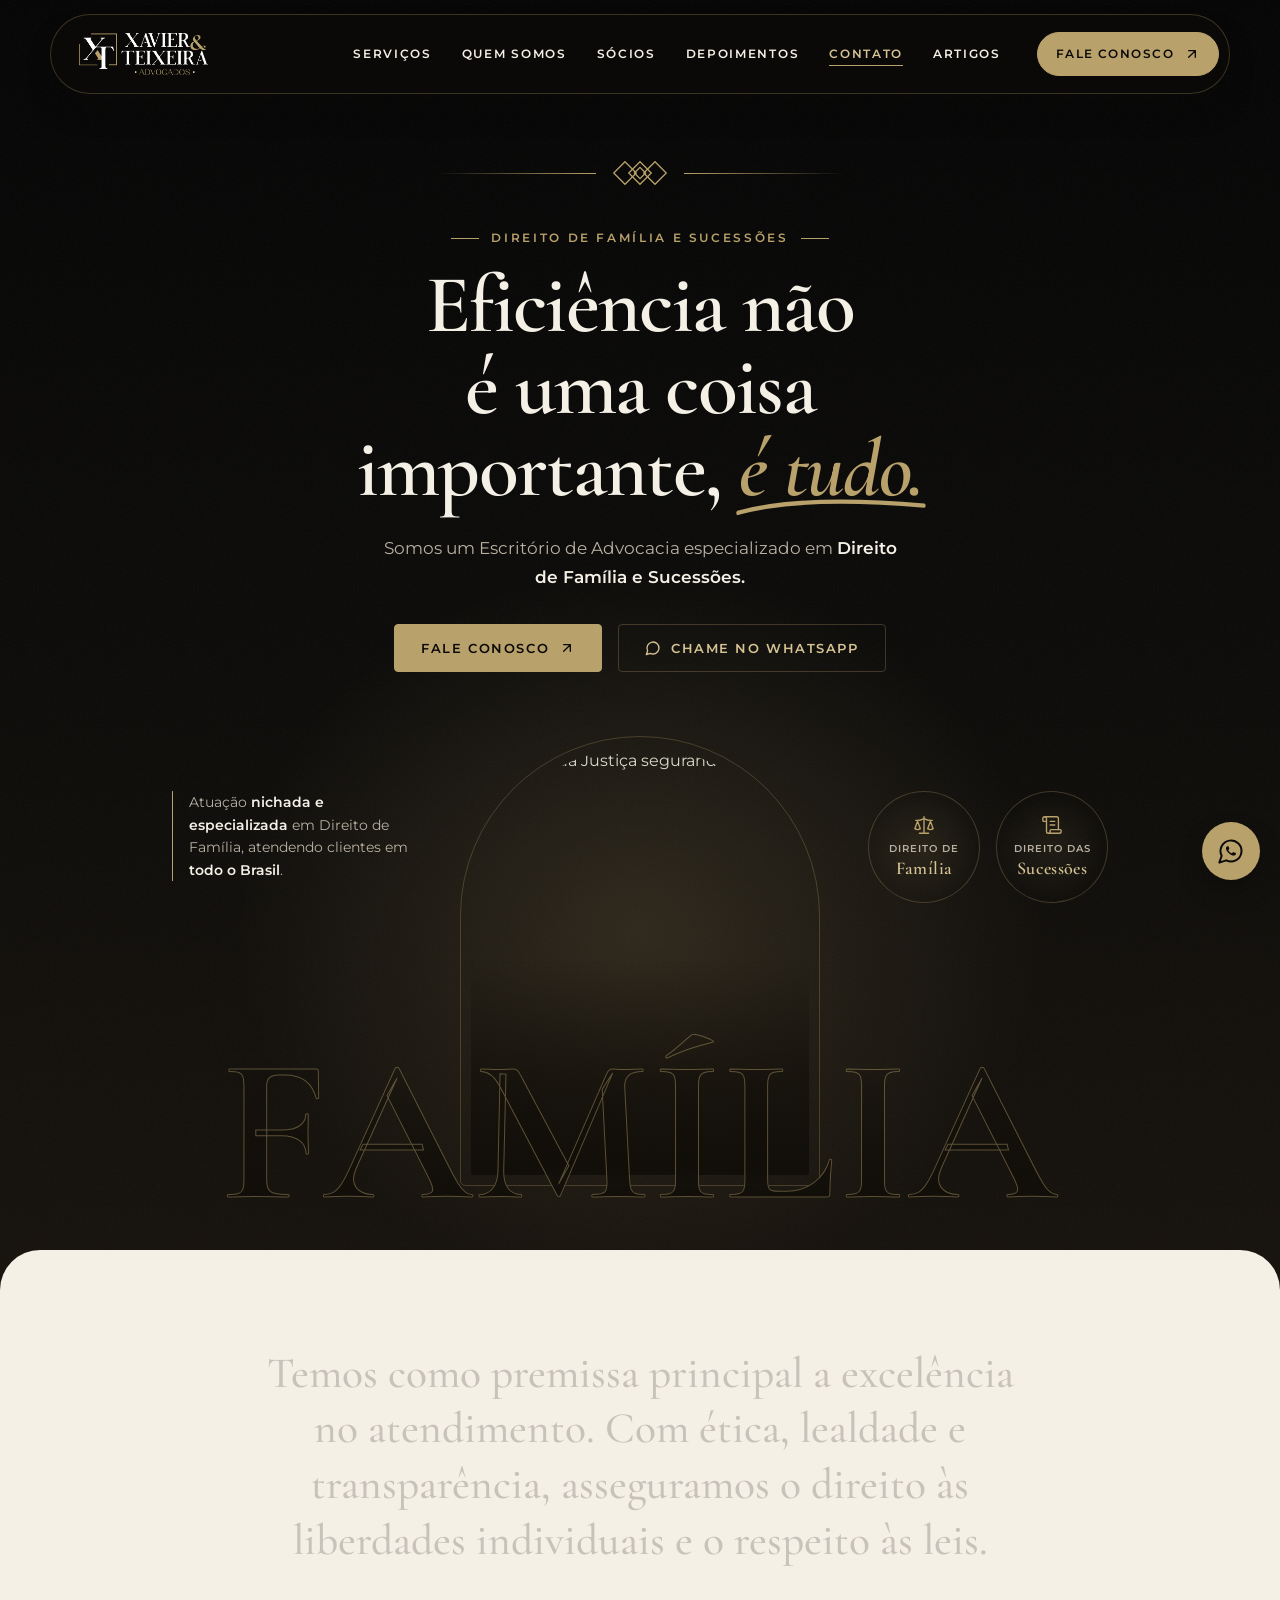
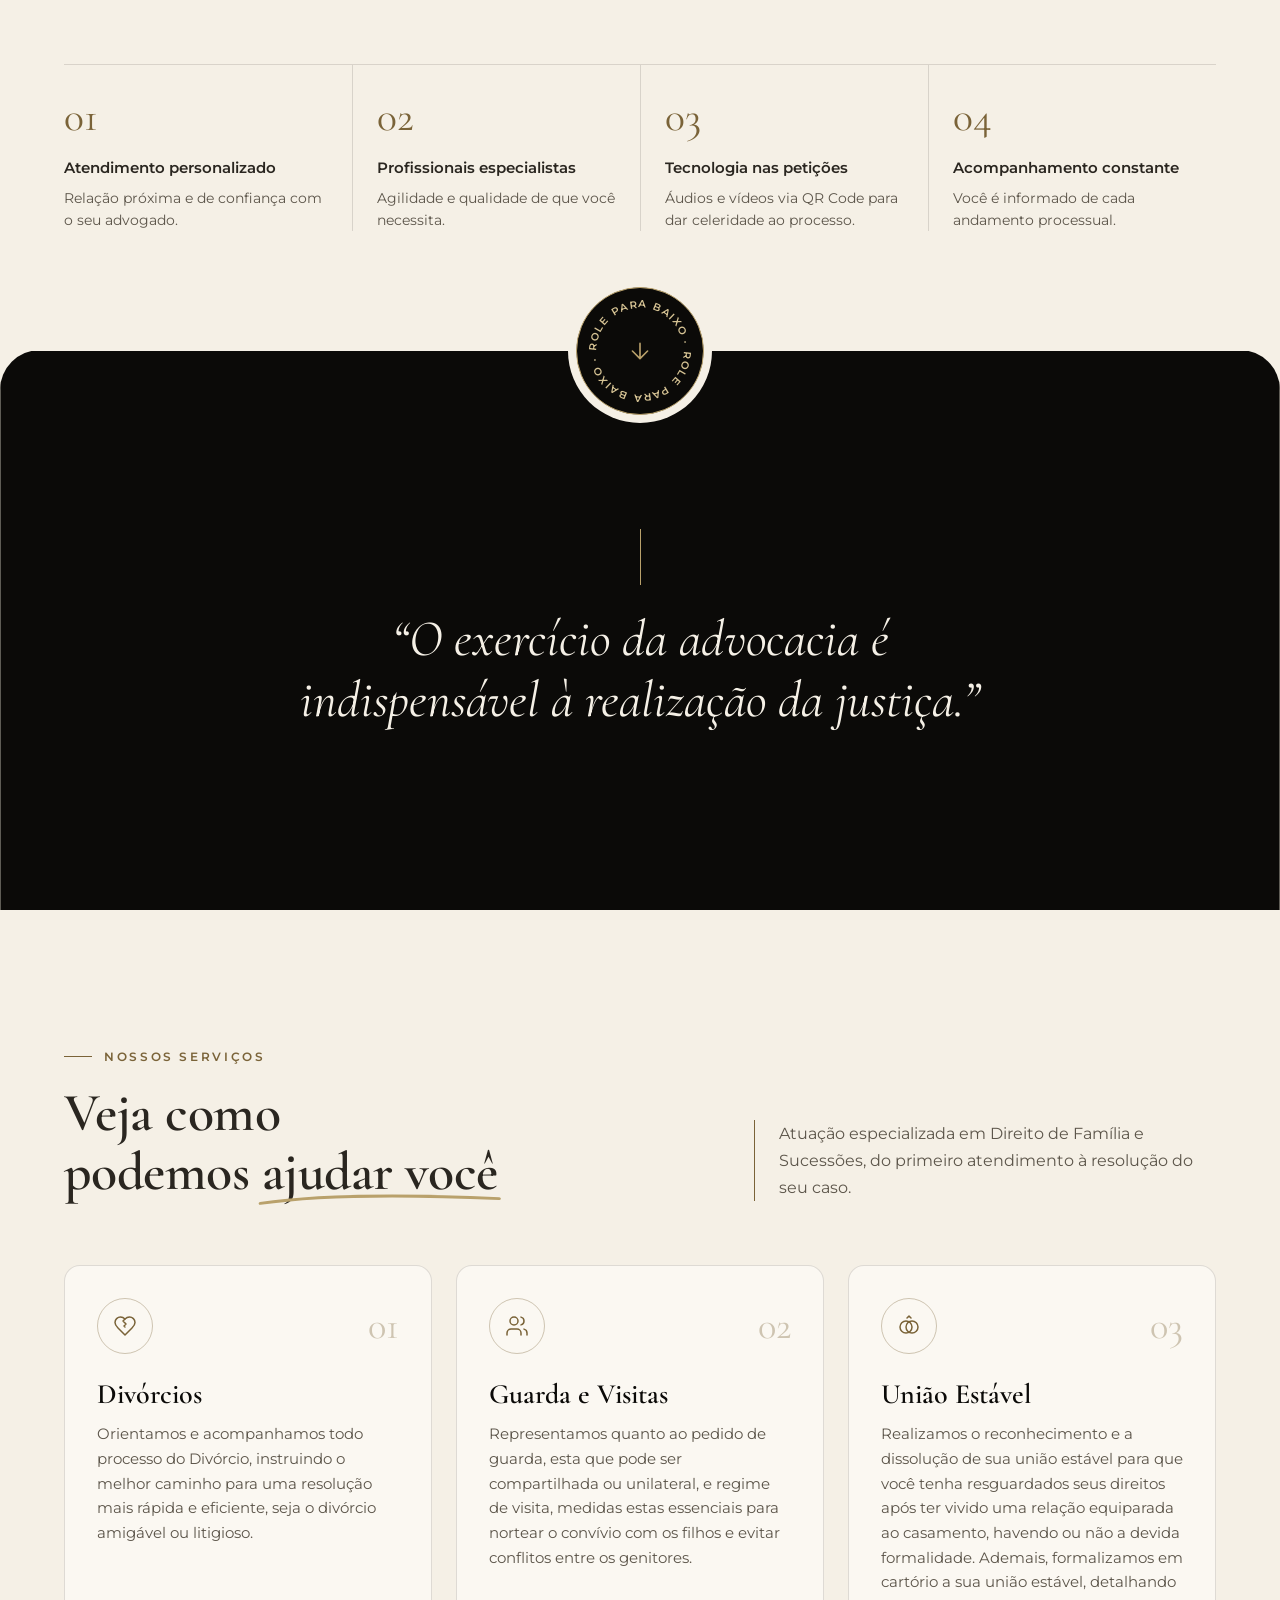
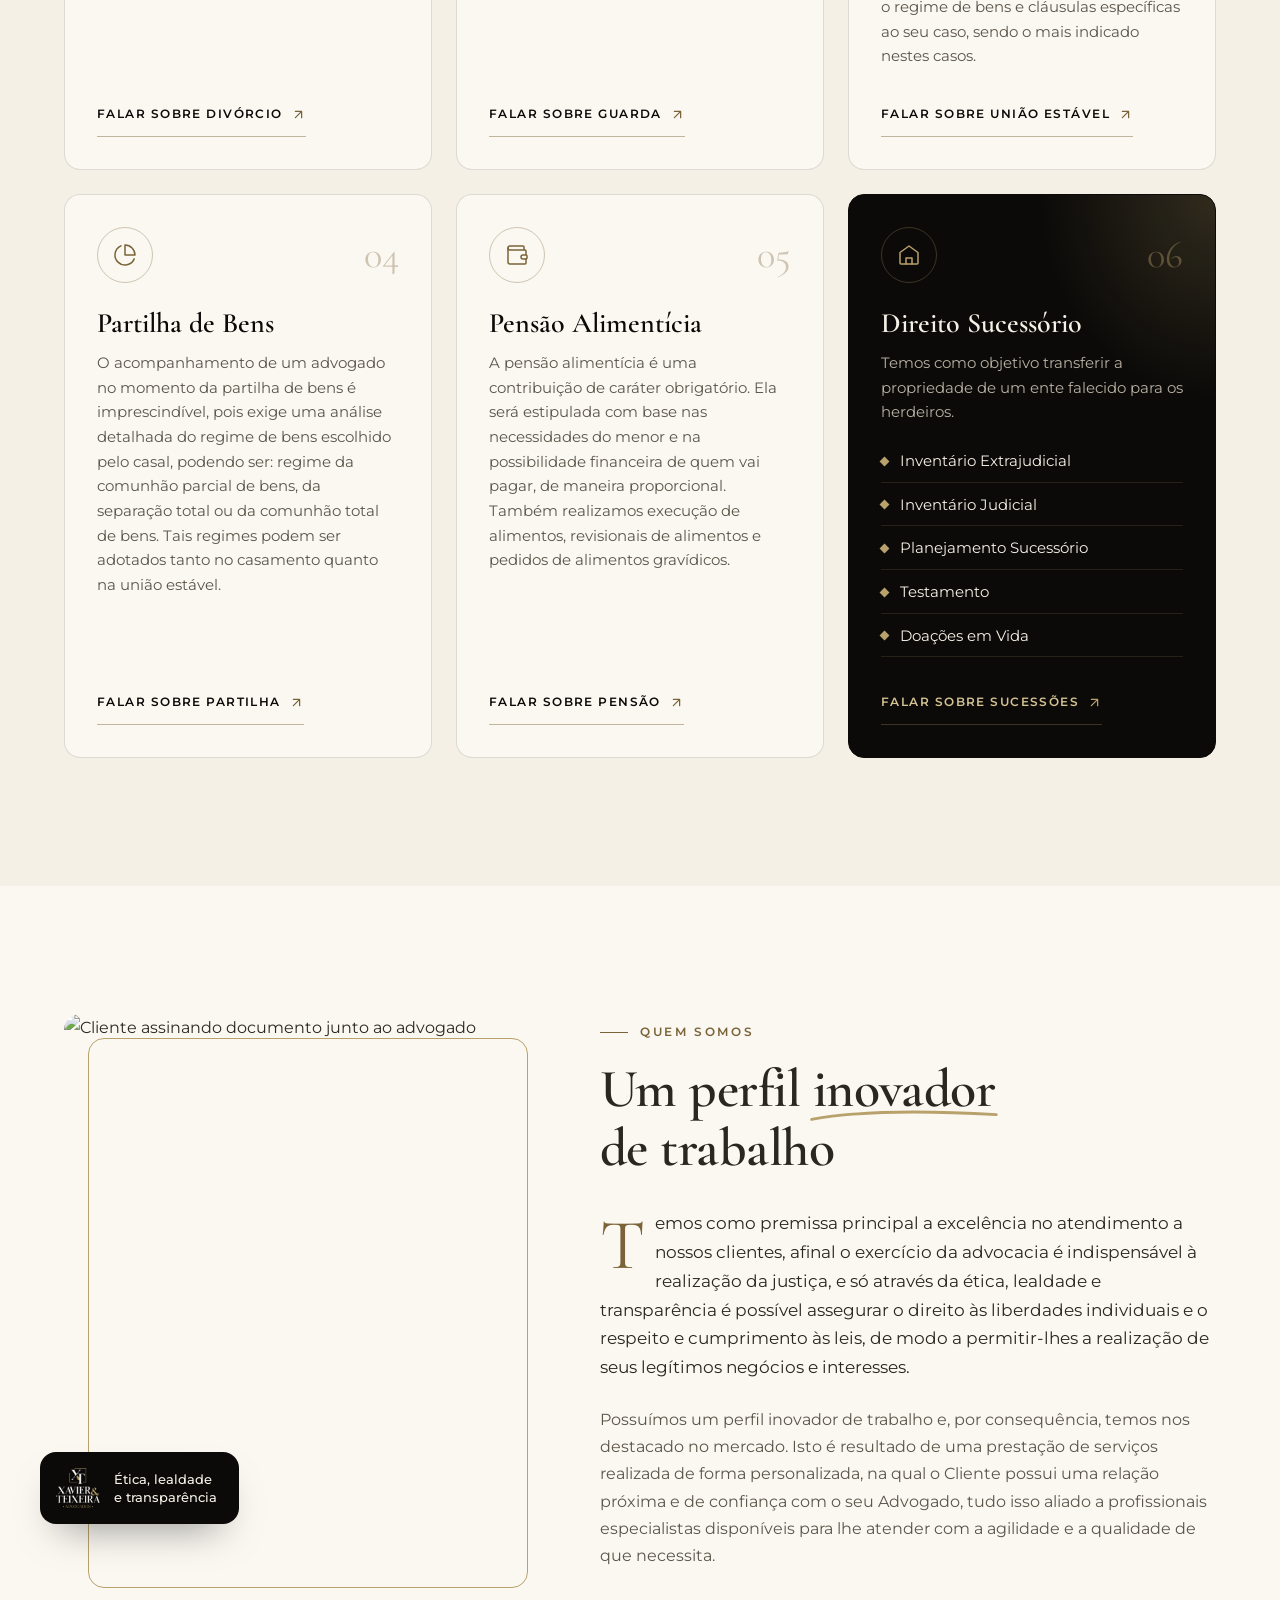
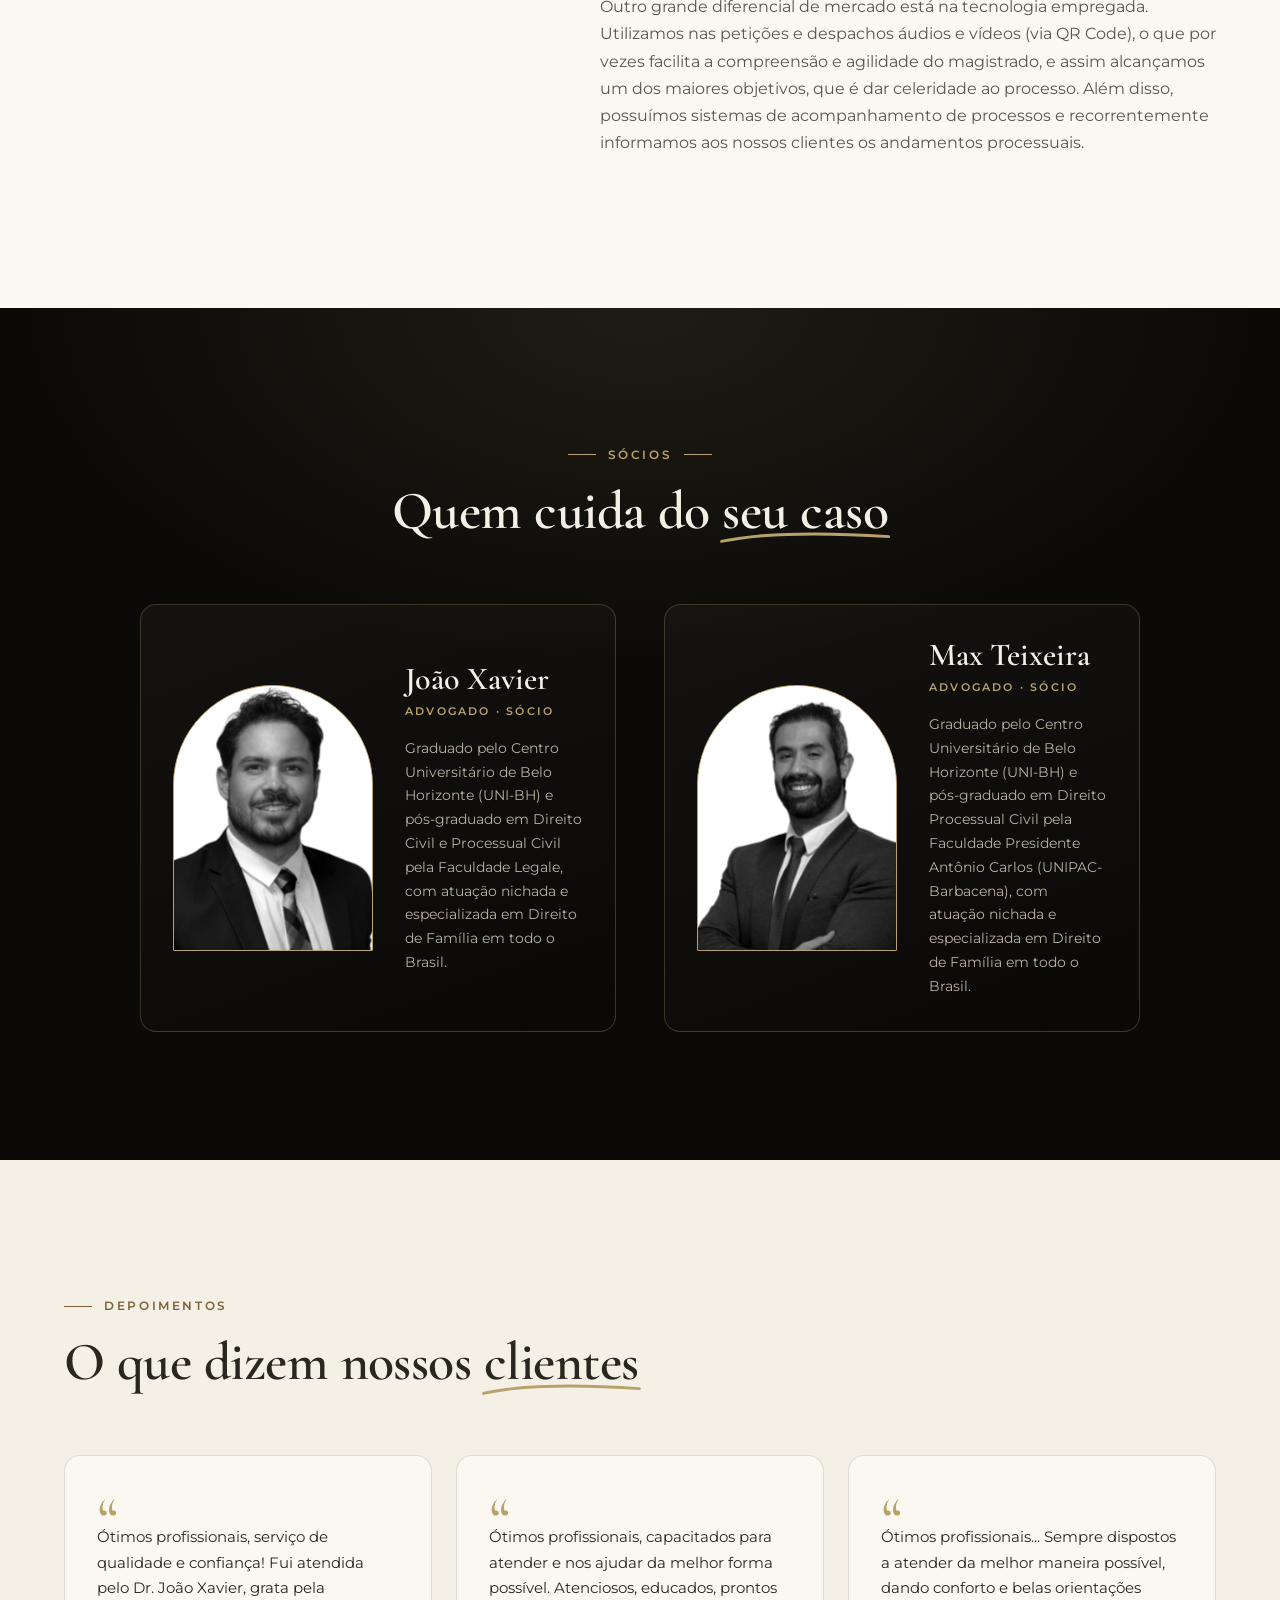
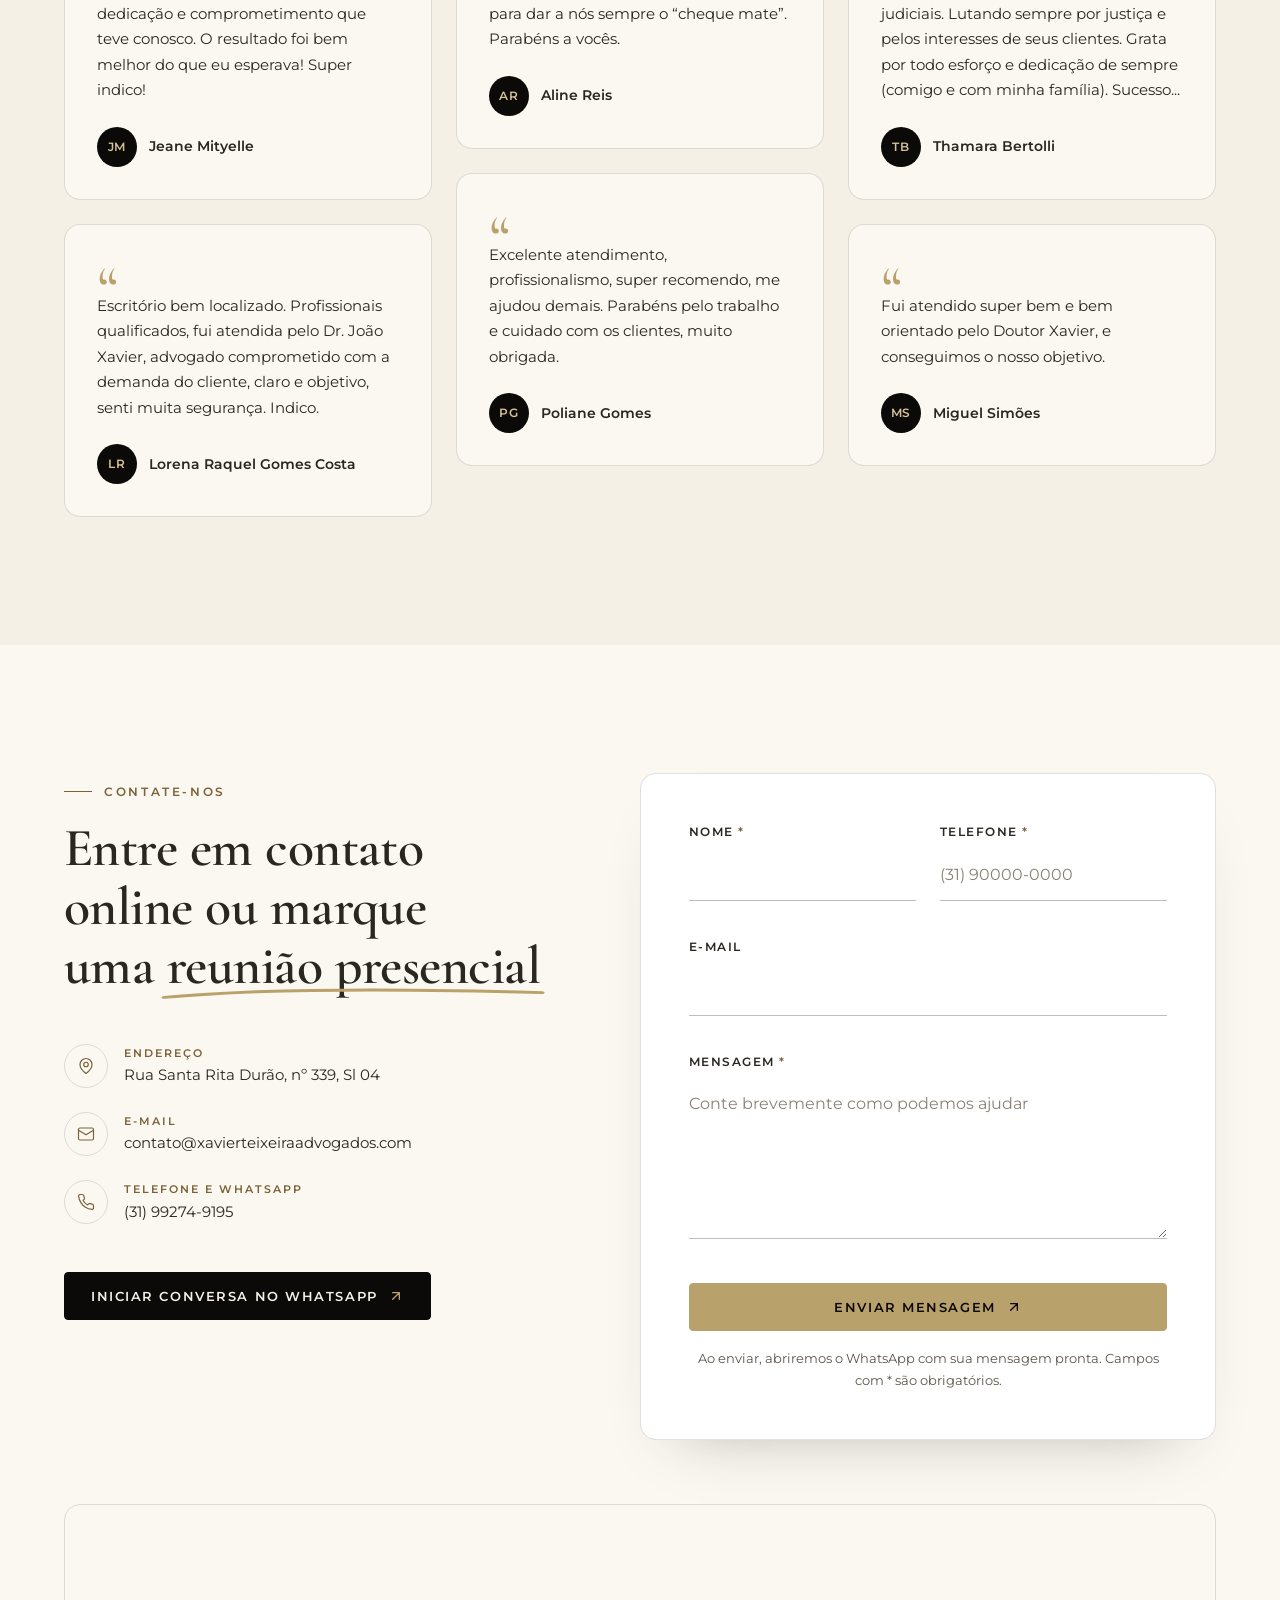
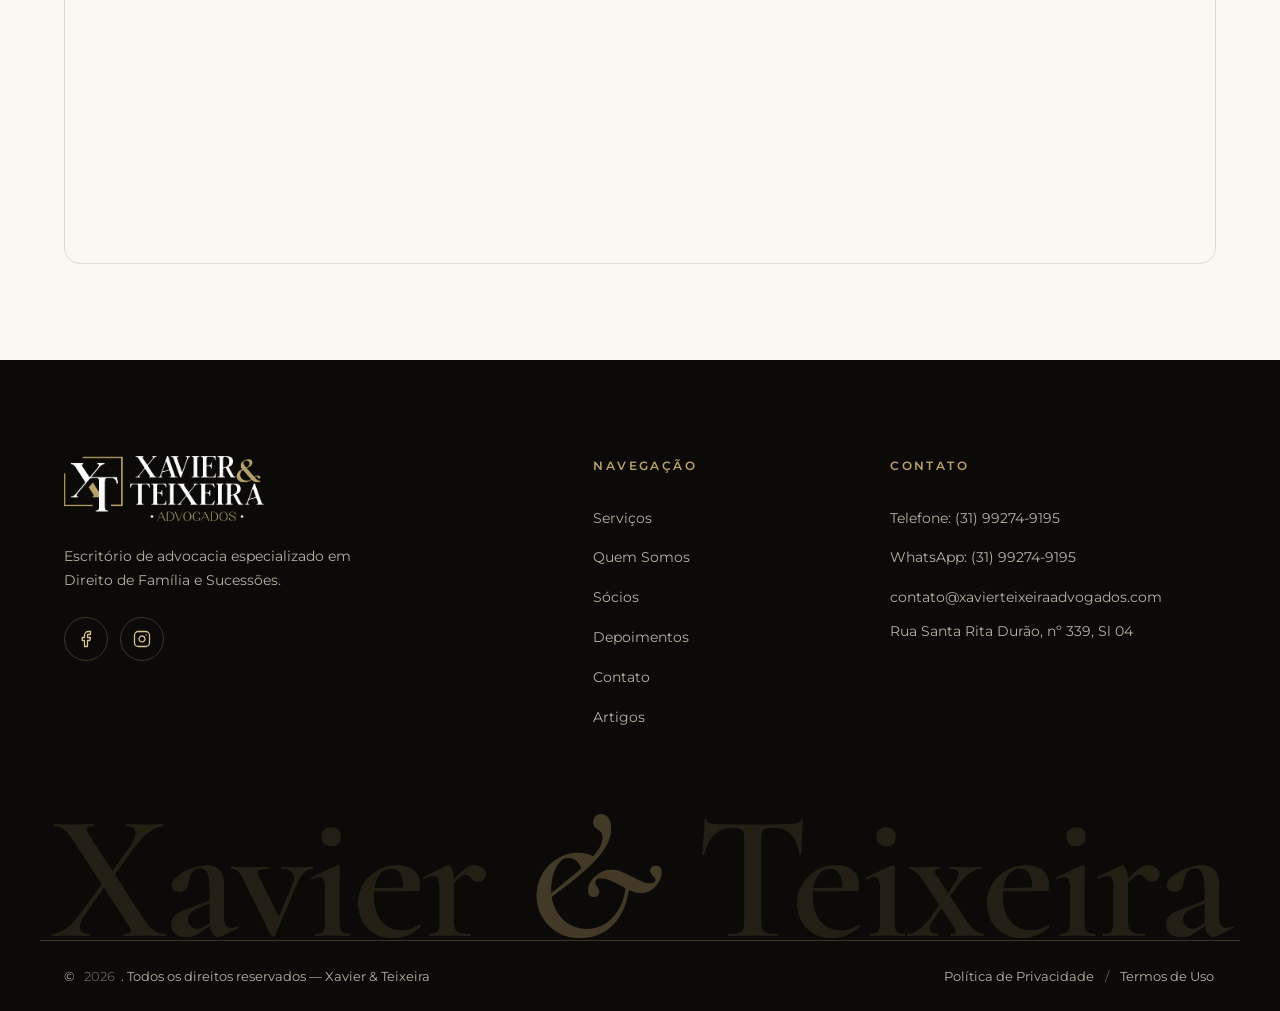
==== index.html @ 3c91915c "Site Xavier & Teixeira Advogados" ====
<!doctype html>
<html lang="pt-BR">
<head>
  <meta charset="utf-8">
  <meta name="viewport" content="width=device-width, initial-scale=1">
  <title>Xavier &amp; Teixeira Advogados | Direito de Família e Sucessões</title>
  <meta name="description" content="Escritório de advocacia especializado em Direito de Família e Sucessões. Atendimento personalizado, ética e transparência em todo o Brasil.">
  <meta name="theme-color" content="#0B0A08">
  <link rel="icon" href="assets/img/logo-quadrado.png">
  <link rel="preconnect" href="https://fonts.googleapis.com">
  <link rel="preconnect" href="https://fonts.gstatic.com" crossorigin>
  <link href="https://fonts.googleapis.com/css2?family=Cormorant+Garamond:ital,wght@0,500;0,600;0,700;1,500;1,600&family=Montserrat:wght@400;500;600;700&display=swap" rel="stylesheet">
  <link rel="stylesheet" href="assets/css/style.css">
</head>
<body>
  <a class="skip-link" href="#conteudo">Pular para o conteúdo</a>

  <!-- ============ HEADER ============ -->
  <header class="header" id="topo">
    <div class="container header__inner">
      <a href="#topo" class="header__logo" aria-label="Xavier &amp; Teixeira Advogados — início">
        <img src="assets/img/logo.png" alt="Xavier &amp; Teixeira Advogados" width="160" height="52">
      </a>

      <nav class="nav" id="nav" aria-label="Principal">
        <ul class="nav__list">
          <li><a href="#servicos">Serviços</a></li>
          <li><a href="#quem-somos">Quem Somos</a></li>
          <li><a href="#socios">Sócios</a></li>
          <li><a href="#depoimentos">Depoimentos</a></li>
          <li><a href="#contato">Contato</a></li>
          <li><a href="https://xavierteixeiraadvogados.com/blog/">Artigos</a></li>
        </ul>
        <a href="tel:+5531992749195" class="nav__phone">
          <svg aria-hidden="true" viewBox="0 0 24 24"><path d="M22 16.92v3a2 2 0 0 1-2.18 2 19.79 19.79 0 0 1-8.63-3.07 19.5 19.5 0 0 1-6-6A19.79 19.79 0 0 1 2.12 4.18 2 2 0 0 1 4.11 2h3a2 2 0 0 1 2 1.72c.13.96.36 1.9.7 2.81a2 2 0 0 1-.45 2.11L8.09 9.91a16 16 0 0 0 6 6l1.27-1.27a2 2 0 0 1 2.11-.45c.91.34 1.85.57 2.81.7A2 2 0 0 1 22 16.92z"/></svg>
          (31) 99274-9195
        </a>
      </nav>

      <a href="https://api.whatsapp.com/send?phone=5531992749195&amp;text=Ol%C3%A1%20Xavier%20e%20Teixeira%20Advogados" class="btn btn--gold btn--sm header__cta" target="_blank" rel="noopener">
        Fale conosco
        <svg aria-hidden="true" viewBox="0 0 24 24"><path d="M7 17 17 7M7 7h10v10"/></svg>
      </a>

      <button class="menu-toggle" aria-label="Abrir menu" aria-expanded="false" aria-controls="nav">
        <span></span><span></span><span></span>
      </button>
    </div>
  </header>

  <main id="conteudo">

    <!-- ============ HERO ============ -->
    <section class="hero" aria-labelledby="hero-title">
      <div class="container hero__head">
        <div class="ornament" aria-hidden="true">
          <span class="ornament__line"></span>
          <svg viewBox="0 0 64 32"><path d="M16 4 28 16 16 28 4 16Z"/><path d="M32 4 44 16 32 28 20 16Z"/><path d="M48 4 60 16 48 28 36 16Z"/><path d="M32 10 38 16 32 22 26 16Z"/></svg>
          <span class="ornament__line"></span>
        </div>

        <p class="eyebrow eyebrow--light">Direito de Família e Sucessões</p>
        <h1 id="hero-title" class="hero__title reveal">
          Eficiência não é uma coisa importante,
          <span class="hand-underline">é tudo.<svg aria-hidden="true" viewBox="0 0 220 18" preserveAspectRatio="none"><path d="M3 13C50 5 120 3 217 8"/></svg></span>
        </h1>
        <p class="hero__lead reveal">
          Somos um Escritório de Advocacia especializado em
          <strong>Direito de Família e Sucessões.</strong>
        </p>
        <div class="hero__actions reveal">
          <a href="https://api.whatsapp.com/send?phone=5531992749195&amp;text=Ol%C3%A1%20Xavier%20e%20Teixeira%20Advogados" class="btn btn--gold" target="_blank" rel="noopener">
            Fale conosco
            <svg aria-hidden="true" viewBox="0 0 24 24"><path d="M7 17 17 7M7 7h10v10"/></svg>
          </a>
          <a href="https://api.whatsapp.com/send?phone=5531992749195&amp;text=Ol%C3%A1%20Xavier%20e%20Teixeira%20Advogados" class="btn btn--ghost" target="_blank" rel="noopener">
            <svg aria-hidden="true" viewBox="0 0 24 24"><path d="M7.9 20A9 9 0 1 0 4 16.1L2 22Z"/></svg>
            Chame no WhatsApp
          </a>
        </div>
      </div>

      <div class="hero__stage">
        <div class="container hero__stage-grid">
          <p class="hero__side hero__side--left reveal">
            Atuação <strong>nichada e especializada</strong> em Direito de Família, atendendo clientes em <strong>todo o Brasil</strong>.
          </p>

          <div class="hero__visual">
            <figure class="hero__frame">
              <img src="https://images.unsplash.com/photo-1589829545856-d10d557cf95f?w=900&amp;q=75&amp;auto=format&amp;fit=crop"
                   alt="Estátua da Justiça segurando a balança"
                   width="900" height="1100" fetchpriority="high">
            </figure>
            <span class="hero__bigword" aria-hidden="true">FAMÍLIA</span>
          </div>

          <ul class="hero__side hero__side--right seals" aria-label="Especialidades">
            <li class="seal reveal">
              <svg aria-hidden="true" viewBox="0 0 24 24"><path d="m16 16 3-8 3 8c-.87.65-1.92 1-3 1s-2.13-.35-3-1ZM2 16l3-8 3 8c-.87.65-1.92 1-3 1s-2.13-.35-3-1ZM7 21h10M12 3v18M3 7h2c2 0 5-1 7-2 2 1 5 2 7 2h2"/></svg>
              <span>Direito de<br><strong>Família</strong></span>
            </li>
            <li class="seal reveal">
              <svg aria-hidden="true" viewBox="0 0 24 24"><path d="M15 12h-5M15 8h-5M19 17V5a2 2 0 0 0-2-2H4"/><path d="M8 21h12a2 2 0 0 0 2-2v-1a1 1 0 0 0-1-1H11a1 1 0 0 0-1 1v1a2 2 0 1 1-4 0V5a2 2 0 1 0-4 0v2a1 1 0 0 0 1 1h3"/></svg>
              <span>Direito das<br><strong>Sucessões</strong></span>
            </li>
          </ul>
        </div>
      </div>
    </section>

    <!-- ============ MANIFESTO ============ -->
    <section class="manifesto section--cream" id="manifesto" aria-label="Nossa premissa">
      <div class="container">
        <p class="manifesto__text" data-words>
          Temos como premissa principal a excelência no atendimento. Com ética, lealdade e transparência, asseguramos o direito às liberdades individuais e o respeito às leis.
        </p>

        <ul class="pillars">
          <li class="pillar reveal">
            <span class="pillar__num">01</span>
            <h3>Atendimento personalizado</h3>
            <p>Relação próxima e de confiança com o seu advogado.</p>
          </li>
          <li class="pillar reveal">
            <span class="pillar__num">02</span>
            <h3>Profissionais especialistas</h3>
            <p>Agilidade e qualidade de que você necessita.</p>
          </li>
          <li class="pillar reveal">
            <span class="pillar__num">03</span>
            <h3>Tecnologia nas petições</h3>
            <p>Áudios e vídeos via QR Code para dar celeridade ao processo.</p>
          </li>
          <li class="pillar reveal">
            <span class="pillar__num">04</span>
            <h3>Acompanhamento constante</h3>
            <p>Você é informado de cada andamento processual.</p>
          </li>
        </ul>
      </div>
    </section>

    <!-- ============ BANDA DE IMAGEM ============ -->
    <div class="seal-divider">
      <a href="#quem-somos" class="scroll-seal" aria-label="Rolar para Quem Somos">
        <svg class="scroll-seal__ring" viewBox="0 0 120 120" aria-hidden="true">
          <defs><path id="circlePath" d="M60 60m-44 0a44 44 0 1 1 88 0a44 44 0 1 1-88 0"/></defs>
          <text><textPath href="#circlePath" textLength="272" lengthAdjust="spacing">Role para baixo · Role para baixo ·</textPath></text>
        </svg>
        <svg class="scroll-seal__arrow" viewBox="0 0 24 24" aria-hidden="true"><path d="M12 5v14M19 12l-7 7-7-7"/></svg>
      </a>
    </div>
    <section class="band" aria-label="Citação">
      <img src="https://images.unsplash.com/photo-1505664194779-8beaceb93744?w=1800&amp;q=70&amp;auto=format&amp;fit=crop" alt="" loading="lazy" width="1800" height="1200">
      <blockquote class="band__quote reveal">
        <p>“O exercício da advocacia é indispensável à realização da justiça.”</p>
      </blockquote>
    </section>

    <!-- ============ SERVIÇOS ============ -->
    <section class="services section--cream" id="servicos" aria-labelledby="services-title">
      <div class="container">
        <div class="services__head">
          <div>
            <p class="eyebrow">Nossos Serviços</p>
            <h2 id="services-title" class="section-title reveal">
              Veja como podemos <span class="hand-underline">ajudar você<svg aria-hidden="true" viewBox="0 0 220 18" preserveAspectRatio="none"><path d="M3 13C50 5 120 3 217 8"/></svg></span>
            </h2>
          </div>
          <p class="services__intro reveal">Atuação especializada em Direito de Família e Sucessões, do primeiro atendimento à resolução do seu caso.</p>
        </div>

        <ul class="services__grid">
          <li class="service reveal">
            <div class="service__top">
              <span class="service__icon"><svg aria-hidden="true" viewBox="0 0 24 24"><path d="M19 14c1.49-1.46 3-3.21 3-5.5A5.5 5.5 0 0 0 16.5 3c-1.76 0-3 .5-4.5 2-1.5-1.5-2.74-2-4.5-2A5.5 5.5 0 0 0 2 8.5c0 2.3 1.5 4.05 3 5.5l7 7Z"/><path d="m12 13-1-1 2-2-3-3 2-2"/></svg></span>
              <span class="service__num">01</span>
            </div>
            <h3>Divórcios</h3>
            <p>Orientamos e acompanhamos todo processo do Divórcio, instruindo o melhor caminho para uma resolução mais rápida e eficiente, seja o divórcio amigável ou litigioso.</p>
            <a class="service__link" href="https://api.whatsapp.com/send?phone=5531992749195&amp;text=Ol%C3%A1%2C%20gostaria%20de%20falar%20sobre%20Div%C3%B3rcio." target="_blank" rel="noopener">Falar sobre divórcio <svg aria-hidden="true" viewBox="0 0 24 24"><path d="M7 17 17 7M7 7h10v10"/></svg></a>
          </li>

          <li class="service reveal">
            <div class="service__top">
              <span class="service__icon"><svg aria-hidden="true" viewBox="0 0 24 24"><path d="M16 21v-2a4 4 0 0 0-4-4H6a4 4 0 0 0-4 4v2"/><circle cx="9" cy="7" r="4"/><path d="M22 21v-2a4 4 0 0 0-3-3.87M16 3.13a4 4 0 0 1 0 7.75"/></svg></span>
              <span class="service__num">02</span>
            </div>
            <h3>Guarda e Visitas</h3>
            <p>Representamos quanto ao pedido de guarda, esta que pode ser compartilhada ou unilateral, e regime de visita, medidas estas essenciais para nortear o convívio com os filhos e evitar conflitos entre os genitores.</p>
            <a class="service__link" href="https://api.whatsapp.com/send?phone=5531992749195&amp;text=Ol%C3%A1%2C%20gostaria%20de%20falar%20sobre%20Guarda%20e%20Visitas." target="_blank" rel="noopener">Falar sobre guarda <svg aria-hidden="true" viewBox="0 0 24 24"><path d="M7 17 17 7M7 7h10v10"/></svg></a>
          </li>

          <li class="service reveal">
            <div class="service__top">
              <span class="service__icon"><svg aria-hidden="true" viewBox="0 0 24 24"><circle cx="9" cy="13" r="6"/><circle cx="15" cy="13" r="6"/><path d="m10 4 2-2 2 2"/></svg></span>
              <span class="service__num">03</span>
            </div>
            <h3>União Estável</h3>
            <p>Realizamos o reconhecimento e a dissolução de sua união estável para que você tenha resguardados seus direitos após ter vivido uma relação equiparada ao casamento, havendo ou não a devida formalidade. Ademais, formalizamos em cartório a sua união estável, detalhando o regime de bens e cláusulas específicas ao seu caso, sendo o mais indicado nestes casos.</p>
            <a class="service__link" href="https://api.whatsapp.com/send?phone=5531992749195&amp;text=Ol%C3%A1%2C%20gostaria%20de%20falar%20sobre%20Uni%C3%A3o%20Est%C3%A1vel." target="_blank" rel="noopener">Falar sobre união estável <svg aria-hidden="true" viewBox="0 0 24 24"><path d="M7 17 17 7M7 7h10v10"/></svg></a>
          </li>

          <li class="service reveal">
            <div class="service__top">
              <span class="service__icon"><svg aria-hidden="true" viewBox="0 0 24 24"><path d="M21.21 15.89A10 10 0 1 1 8 2.83"/><path d="M22 12A10 10 0 0 0 12 2v10z"/></svg></span>
              <span class="service__num">04</span>
            </div>
            <h3>Partilha de Bens</h3>
            <p>O acompanhamento de um advogado no momento da partilha de bens é imprescindível, pois exige uma análise detalhada do regime de bens escolhido pelo casal, podendo ser: regime da comunhão parcial de bens, da separação total ou da comunhão total de bens. Tais regimes podem ser adotados tanto no casamento quanto na união estável.</p>
            <a class="service__link" href="https://api.whatsapp.com/send?phone=5531992749195&amp;text=Ol%C3%A1%2C%20gostaria%20de%20falar%20sobre%20Partilha%20de%20Bens." target="_blank" rel="noopener">Falar sobre partilha <svg aria-hidden="true" viewBox="0 0 24 24"><path d="M7 17 17 7M7 7h10v10"/></svg></a>
          </li>

          <li class="service reveal">
            <div class="service__top">
              <span class="service__icon"><svg aria-hidden="true" viewBox="0 0 24 24"><path d="M19 7V4a1 1 0 0 0-1-1H5a2 2 0 0 0 0 4h15a1 1 0 0 1 1 1v4h-3a2 2 0 0 0 0 4h3a1 1 0 0 0 1-1v-2a1 1 0 0 0-1-1"/><path d="M3 5v14a2 2 0 0 0 2 2h15a1 1 0 0 0 1-1v-4"/></svg></span>
              <span class="service__num">05</span>
            </div>
            <h3>Pensão Alimentícia</h3>
            <p>A pensão alimentícia é uma contribuição de caráter obrigatório. Ela será estipulada com base nas necessidades do menor e na possibilidade financeira de quem vai pagar, de maneira proporcional. Também realizamos execução de alimentos, revisionais de alimentos e pedidos de alimentos gravídicos.</p>
            <a class="service__link" href="https://api.whatsapp.com/send?phone=5531992749195&amp;text=Ol%C3%A1%2C%20gostaria%20de%20falar%20sobre%20Pens%C3%A3o%20Aliment%C3%ADcia." target="_blank" rel="noopener">Falar sobre pensão <svg aria-hidden="true" viewBox="0 0 24 24"><path d="M7 17 17 7M7 7h10v10"/></svg></a>
          </li>

          <li class="service service--featured reveal">
            <div class="service__top">
              <span class="service__icon"><svg aria-hidden="true" viewBox="0 0 24 24"><path d="M3 9.5 12 3l9 6.5V20a1 1 0 0 1-1 1H4a1 1 0 0 1-1-1z"/><path d="M9 21v-6h6v6"/></svg></span>
              <span class="service__num">06</span>
            </div>
            <h3>Direito Sucessório</h3>
            <p>Temos como objetivo transferir a propriedade de um ente falecido para os herdeiros.</p>
            <ul class="service__list">
              <li>Inventário Extrajudicial</li>
              <li>Inventário Judicial</li>
              <li>Planejamento Sucessório</li>
              <li>Testamento</li>
              <li>Doações em Vida</li>
            </ul>
            <a class="service__link" href="https://api.whatsapp.com/send?phone=5531992749195&amp;text=Ol%C3%A1%2C%20gostaria%20de%20falar%20sobre%20Direito%20Sucess%C3%B3rio." target="_blank" rel="noopener">Falar sobre sucessões <svg aria-hidden="true" viewBox="0 0 24 24"><path d="M7 17 17 7M7 7h10v10"/></svg></a>
          </li>
        </ul>
      </div>
    </section>

    <!-- ============ QUEM SOMOS ============ -->
    <section class="about section--paper" id="quem-somos" aria-labelledby="about-title">
      <div class="container about__grid">
        <div class="about__media reveal">
          <img src="https://images.unsplash.com/photo-1521791055366-0d553872125f?w=900&amp;q=75&amp;auto=format&amp;fit=crop" alt="Cliente assinando documento junto ao advogado" loading="lazy" width="900" height="1100">
          <div class="about__tag">
            <img src="assets/img/logo-quadrado.png" alt="" width="64" height="58">
            <span>Ética, lealdade<br>e transparência</span>
          </div>
        </div>

        <div class="about__content">
          <p class="eyebrow">Quem somos</p>
          <h2 id="about-title" class="section-title reveal">
            Um perfil <span class="hand-underline">inovador<svg aria-hidden="true" viewBox="0 0 220 18" preserveAspectRatio="none"><path d="M3 13C50 5 120 3 217 8"/></svg></span> de trabalho
          </h2>
          <div class="about__text">
            <p class="reveal">Temos como premissa principal a excelência no atendimento a nossos clientes, afinal o exercício da advocacia é indispensável à realização da justiça, e só através da ética, lealdade e transparência é possível assegurar o direito às liberdades individuais e o respeito e cumprimento às leis, de modo a permitir-lhes a realização de seus legítimos negócios e interesses.</p>
            <p class="reveal">Possuímos um perfil inovador de trabalho e, por consequência, temos nos destacado no mercado. Isto é resultado de uma prestação de serviços realizada de forma personalizada, na qual o Cliente possui uma relação próxima e de confiança com o seu Advogado, tudo isso aliado a profissionais especialistas disponíveis para lhe atender com a agilidade e a qualidade de que necessita.</p>
            <p class="reveal">Outro grande diferencial de mercado está na tecnologia empregada. Utilizamos nas petições e despachos áudios e vídeos (via QR Code), o que por vezes facilita a compreensão e agilidade do magistrado, e assim alcançamos um dos maiores objetivos, que é dar celeridade ao processo. Além disso, possuímos sistemas de acompanhamento de processos e recorrentemente informamos aos nossos clientes os andamentos processuais.</p>
          </div>
        </div>
      </div>
    </section>

    <!-- ============ SÓCIOS ============ -->
    <section class="partners section--dark" id="socios" aria-labelledby="partners-title">
      <div class="container">
        <div class="section-head section-head--center">
          <p class="eyebrow eyebrow--light">Sócios</p>
          <h2 id="partners-title" class="section-title reveal">
            Quem cuida do <span class="hand-underline">seu caso<svg aria-hidden="true" viewBox="0 0 220 18" preserveAspectRatio="none"><path d="M3 13C50 5 120 3 217 8"/></svg></span>
          </h2>
        </div>

        <div class="partners__grid">
          <article class="partner reveal">
            <div class="partner__photo">
              <img src="assets/img/socio-1.jpg" alt="Retrato do advogado João Xavier" loading="lazy" width="640" height="1138">
            </div>
            <div class="partner__body">
              <h3 class="partner__name">João Xavier</h3>
              <p class="partner__role">Advogado · Sócio</p>
              <p>Graduado pelo Centro Universitário de Belo Horizonte (UNI-BH) e pós-graduado em Direito Civil e Processual Civil pela Faculdade Legale, com atuação nichada e especializada em Direito de Família em todo o Brasil.</p>
            </div>
          </article>

          <article class="partner reveal">
            <div class="partner__photo">
              <img src="assets/img/socio-2.jpg" alt="Retrato do advogado Max Teixeira" loading="lazy" width="640" height="1138">
            </div>
            <div class="partner__body">
              <h3 class="partner__name">Max Teixeira</h3>
              <p class="partner__role">Advogado · Sócio</p>
              <p>Graduado pelo Centro Universitário de Belo Horizonte (UNI-BH) e pós-graduado em Direito Processual Civil pela Faculdade Presidente Antônio Carlos (UNIPAC-Barbacena), com atuação nichada e especializada em Direito de Família em todo o Brasil.</p>
            </div>
          </article>
        </div>
      </div>
    </section>

    <!-- ============ DEPOIMENTOS ============ -->
    <section class="testimonials section--cream" id="depoimentos" aria-labelledby="test-title">
      <div class="container">
        <div class="section-head">
          <p class="eyebrow">Depoimentos</p>
          <h2 id="test-title" class="section-title reveal">
            O que dizem nossos <span class="hand-underline">clientes<svg aria-hidden="true" viewBox="0 0 220 18" preserveAspectRatio="none"><path d="M3 13C50 5 120 3 217 8"/></svg></span>
          </h2>
        </div>

        <div class="testimonials__grid">
          <figure class="t-card reveal">
            <blockquote>Ótimos profissionais, serviço de qualidade e confiança! Fui atendida pelo Dr. João Xavier, grata pela dedicação e comprometimento que teve conosco. O resultado foi bem melhor do que eu esperava! Super indico!</blockquote>
            <figcaption><span class="t-card__avatar" aria-hidden="true">JM</span>Jeane Mityelle</figcaption>
          </figure>
          <figure class="t-card reveal">
            <blockquote>Escritório bem localizado. Profissionais qualificados, fui atendida pelo Dr. João Xavier, advogado comprometido com a demanda do cliente, claro e objetivo, senti muita segurança. Indico.</blockquote>
            <figcaption><span class="t-card__avatar" aria-hidden="true">LR</span>Lorena Raquel Gomes Costa</figcaption>
          </figure>
          <figure class="t-card reveal">
            <blockquote>Ótimos profissionais, capacitados para atender e nos ajudar da melhor forma possível. Atenciosos, educados, prontos para dar a nós sempre o “cheque mate”. Parabéns a vocês.</blockquote>
            <figcaption><span class="t-card__avatar" aria-hidden="true">AR</span>Aline Reis</figcaption>
          </figure>
          <figure class="t-card reveal">
            <blockquote>Excelente atendimento, profissionalismo, super recomendo, me ajudou demais. Parabéns pelo trabalho e cuidado com os clientes, muito obrigada.</blockquote>
            <figcaption><span class="t-card__avatar" aria-hidden="true">PG</span>Poliane Gomes</figcaption>
          </figure>
          <figure class="t-card reveal">
            <blockquote>Ótimos profissionais... Sempre dispostos a atender da melhor maneira possível, dando conforto e belas orientações judiciais. Lutando sempre por justiça e pelos interesses de seus clientes. Grata por todo esforço e dedicação de sempre (comigo e com minha família). Sucesso...</blockquote>
            <figcaption><span class="t-card__avatar" aria-hidden="true">TB</span>Thamara Bertolli</figcaption>
          </figure>
          <figure class="t-card reveal">
            <blockquote>Fui atendido super bem e bem orientado pelo Doutor Xavier, e conseguimos o nosso objetivo.</blockquote>
            <figcaption><span class="t-card__avatar" aria-hidden="true">MS</span>Miguel Simões</figcaption>
          </figure>
        </div>
      </div>
    </section>

    <!-- ============ CONTATO ============ -->
    <section class="contact section--paper" id="contato" aria-labelledby="contact-title">
      <div class="container contact__grid">
        <div class="contact__info">
          <p class="eyebrow">Contate-nos</p>
          <h2 id="contact-title" class="section-title reveal">
            Entre em contato online ou marque uma <span class="hand-underline">reunião presencial<svg aria-hidden="true" viewBox="0 0 220 18" preserveAspectRatio="none"><path d="M3 13C50 5 120 3 217 8"/></svg></span>
          </h2>

          <ul class="info-list">
            <li>
              <span class="info-list__icon"><svg aria-hidden="true" viewBox="0 0 24 24"><path d="M20 10c0 6-8 12-8 12s-8-6-8-12a8 8 0 0 1 16 0Z"/><circle cx="12" cy="10" r="3"/></svg></span>
              <div><small>Endereço</small>Rua Santa Rita Durão, nº 339, Sl 04</div>
            </li>
            <li>
              <span class="info-list__icon"><svg aria-hidden="true" viewBox="0 0 24 24"><rect x="2" y="4" width="20" height="16" rx="2"/><path d="m22 7-10 6L2 7"/></svg></span>
              <div><small>E-mail</small><a href="mailto:contato@xavierteixeiraadvogados.com">contato@xavierteixeiraadvogados.com</a></div>
            </li>
            <li>
              <span class="info-list__icon"><svg aria-hidden="true" viewBox="0 0 24 24"><path d="M22 16.92v3a2 2 0 0 1-2.18 2 19.79 19.79 0 0 1-8.63-3.07 19.5 19.5 0 0 1-6-6A19.79 19.79 0 0 1 2.12 4.18 2 2 0 0 1 4.11 2h3a2 2 0 0 1 2 1.72c.13.96.36 1.9.7 2.81a2 2 0 0 1-.45 2.11L8.09 9.91a16 16 0 0 0 6 6l1.27-1.27a2 2 0 0 1 2.11-.45c.91.34 1.85.57 2.81.7A2 2 0 0 1 22 16.92z"/></svg></span>
              <div><small>Telefone e WhatsApp</small><a href="tel:+5531992749195">(31) 99274-9195</a></div>
            </li>
          </ul>

          <a href="https://api.whatsapp.com/send?phone=5531992749195&amp;text=Ol%C3%A1%20Xavier%20e%20Teixeira%20Advogados" class="btn btn--dark" target="_blank" rel="noopener">
            Iniciar conversa no WhatsApp
            <svg aria-hidden="true" viewBox="0 0 24 24"><path d="M7 17 17 7M7 7h10v10"/></svg>
          </a>
        </div>

        <form class="form reveal" id="contact-form" novalidate>
          <div class="form__row">
            <div class="field">
              <label for="f-nome">Nome <span aria-hidden="true">*</span></label>
              <input id="f-nome" name="nome" type="text" autocomplete="name" required aria-describedby="e-nome">
              <p class="field__error" id="e-nome" aria-live="polite"></p>
            </div>
            <div class="field">
              <label for="f-tel">Telefone <span aria-hidden="true">*</span></label>
              <input id="f-tel" name="telefone" type="tel" autocomplete="tel" inputmode="tel" placeholder="(31) 90000-0000" required aria-describedby="e-tel">
              <p class="field__error" id="e-tel" aria-live="polite"></p>
            </div>
          </div>
          <div class="field">
            <label for="f-email">E-mail</label>
            <input id="f-email" name="email" type="email" autocomplete="email" aria-describedby="e-email">
            <p class="field__error" id="e-email" aria-live="polite"></p>
          </div>
          <div class="field">
            <label for="f-msg">Mensagem <span aria-hidden="true">*</span></label>
            <textarea id="f-msg" name="mensagem" rows="5" required aria-describedby="e-msg" placeholder="Conte brevemente como podemos ajudar"></textarea>
            <p class="field__error" id="e-msg" aria-live="polite"></p>
          </div>
          <button type="submit" class="btn btn--gold btn--block">
            Enviar mensagem
            <svg aria-hidden="true" viewBox="0 0 24 24"><path d="M7 17 17 7M7 7h10v10"/></svg>
          </button>
          <p class="form__note">Ao enviar, abriremos o WhatsApp com sua mensagem pronta. Campos com * são obrigatórios.</p>
        </form>
      </div>

      <div class="container">
        <div class="map reveal">
          <iframe title="Localização do escritório Xavier &amp; Teixeira Advogados no mapa"
                  src="https://maps.google.com/maps?q=Rua%20Santa%20Rita%20Dur%C3%A3o%2C%20339%2C%20Belo%20Horizonte%20-%20MG&amp;t=m&amp;z=16&amp;output=embed"
                  loading="lazy" referrerpolicy="no-referrer-when-downgrade"></iframe>
        </div>
      </div>
    </section>
  </main>

  <!-- ============ FOOTER ============ -->
  <footer class="footer">
    <div class="container footer__grid">
      <div class="footer__brand">
        <img src="assets/img/logo.png" alt="Xavier &amp; Teixeira Advogados" width="200" height="65" loading="lazy">
        <p>Escritório de advocacia especializado em Direito de Família e Sucessões.</p>
        <div class="social">
          <a href="https://web.facebook.com/XaviereTeixeira" target="_blank" rel="noopener" aria-label="Facebook">
            <svg aria-hidden="true" viewBox="0 0 24 24"><path d="M18 2h-3a5 5 0 0 0-5 5v3H7v4h3v8h4v-8h3l1-4h-4V7a1 1 0 0 1 1-1h3z"/></svg>
          </a>
          <a href="https://www.instagram.com/xavierteixeiraadvogados/" target="_blank" rel="noopener" aria-label="Instagram">
            <svg aria-hidden="true" viewBox="0 0 24 24"><rect x="2" y="2" width="20" height="20" rx="5"/><path d="M16 11.37A4 4 0 1 1 12.63 8 4 4 0 0 1 16 11.37zM17.5 6.5h.01"/></svg>
          </a>
        </div>
      </div>

      <nav class="footer__col" aria-label="Rodapé">
        <h3>Navegação</h3>
        <ul>
          <li><a href="#servicos">Serviços</a></li>
          <li><a href="#quem-somos">Quem Somos</a></li>
          <li><a href="#socios">Sócios</a></li>
          <li><a href="#depoimentos">Depoimentos</a></li>
          <li><a href="#contato">Contato</a></li>
          <li><a href="https://xavierteixeiraadvogados.com/blog/">Artigos</a></li>
        </ul>
      </nav>

      <div class="footer__col">
        <h3>Contato</h3>
        <ul>
          <li><a href="tel:+5531992749195">Telefone: (31) 99274-9195</a></li>
          <li><a href="https://api.whatsapp.com/send?phone=5531992749195&amp;text=Ol%C3%A1%20Xavier%20e%20Teixeira%20Advogados" target="_blank" rel="noopener">WhatsApp: (31) 99274-9195</a></li>
          <li><a href="mailto:contato@xavierteixeiraadvogados.com">contato@xavierteixeiraadvogados.com</a></li>
          <li>Rua Santa Rita Durão, nº 339, Sl 04</li>
        </ul>
      </div>
    </div>

    <p class="footer__giant" aria-hidden="true">Xavier <em>&amp;</em> Teixeira</p>

    <div class="container footer__bottom">
      <p>© <span id="year">2026</span>. Todos os direitos reservados — Xavier &amp; Teixeira</p>
      <p>
        <a href="https://xavierteixeiraadvogados.com/politica-de-privacidade/">Política de Privacidade</a>
        <span aria-hidden="true">/</span>
        <a href="https://xavierteixeiraadvogados.com/termos-de-uso/">Termos de Uso</a>
      </p>
    </div>
  </footer>

  <!-- WhatsApp flutuante -->
  <a href="https://api.whatsapp.com/send?phone=5531992749195&amp;text=Ol%C3%A1%20Xavier%20e%20Teixeira%20Advogados" class="wa-float" target="_blank" rel="noopener" aria-label="Conversar no WhatsApp">
    <svg aria-hidden="true" viewBox="0 0 24 24"><path d="M7.9 20A9 9 0 1 0 4 16.1L2 22Z"/><path d="M15.5 13.6c-.3-.2-1.2-.6-1.4-.6-.2-.1-.3-.1-.5.1l-.6.8c-.1.1-.2.2-.5 0a5.4 5.4 0 0 1-2.7-2.4c-.2-.3 0-.4.1-.5l.4-.5.2-.4v-.4l-.6-1.5c-.2-.4-.3-.3-.5-.3h-.4a.8.8 0 0 0-.6.3 2.4 2.4 0 0 0-.7 1.8 4.3 4.3 0 0 0 .9 2.2 9.5 9.5 0 0 0 3.6 3.2c1.3.6 1.9.6 2.5.5a2.2 2.2 0 0 0 1.4-1 1.8 1.8 0 0 0 .1-1c0-.1-.2-.2-.5-.3Z" class="wa-fill"/></svg>
  </a>

  <script src="assets/js/main.js" defer></script>
</body>
</html>
---- assets/css/style.css ----
/* =========================================================
   Xavier & Teixeira Advogados — Design tokens
   Marca: preto profundo + dourado (extraído do logo)
   ========================================================= */
:root {
  /* Cores da marca */
  --ink:        #0B0A08;
  --ink-2:      #15130F;
  --ink-3:      #221E17;
  --gold:       #B9A16B;   /* dourado do logo */
  --gold-light: #D6C394;
  --gold-deep:  #7A6338;   /* dourado para texto em fundo claro (AA) */
  --cream:      #F5F0E6;
  --cream-2:    #EDE5D4;
  --paper:      #FBF8F2;

  /* Semânticos */
  --text:         #2A2620;
  --text-muted:   #5C554A;
  --text-inv:     #F5F0E6;
  --text-inv-mut: #B8B0A2;
  --line:         rgba(42, 38, 32, .14);
  --line-inv:     rgba(185, 161, 107, .28);

  /* Tipografia */
  --font-display: "Cormorant Garamond", "Times New Roman", serif;
  --font-body:    "Montserrat", system-ui, -apple-system, "Segoe UI", sans-serif;

  /* Espaçamento (8pt) */
  --s-1: 8px;  --s-2: 16px; --s-3: 24px; --s-4: 32px;
  --s-5: 48px; --s-6: 64px; --s-7: 96px; --s-8: 128px;

  --radius: 4px;
  --radius-lg: 16px;
  --container: 1200px;
  --header-h: 80px;

  --ease-out: cubic-bezier(.22, 1, .36, 1);
  --dur-fast: 180ms;
  --dur: 320ms;
  --dur-slow: 800ms;

  --z-header: 100;
  --z-float: 90;
}

/* ============ Base ============ */
*, *::before, *::after { box-sizing: border-box; }
html { scroll-behavior: smooth; scroll-padding-top: var(--header-h); -webkit-text-size-adjust: 100%; }
body {
  margin: 0;
  font-family: var(--font-body);
  font-size: 16px;
  line-height: 1.7;
  color: var(--text);
  background: var(--ink);
  -webkit-font-smoothing: antialiased;
  overflow-x: hidden;
}
img { max-width: 100%; display: block; height: auto; }
a { color: inherit; text-decoration: none; }
ul { list-style: none; margin: 0; padding: 0; }
h1, h2, h3 { margin: 0; font-weight: 600; }
p { margin: 0; }
svg { flex-shrink: 0; }

:focus-visible { outline: 3px solid var(--gold); outline-offset: 3px; border-radius: 2px; }

.skip-link {
  position: absolute; left: var(--s-2); top: -100px; z-index: 1000;
  background: var(--gold); color: var(--ink); padding: 12px 20px; font-weight: 600;
}
.skip-link:focus { top: var(--s-2); }

.container { width: 100%; max-width: var(--container); margin-inline: auto; padding-inline: 24px; }

.section--cream { background: var(--cream); }
.section--paper { background: var(--paper); }
.section--dark  { background: var(--ink); color: var(--text-inv); }

/* ============ Elementos reutilizáveis ============ */
.eyebrow {
  display: inline-flex; align-items: center; gap: 12px;
  font-size: 12px; font-weight: 600; letter-spacing: .22em; text-transform: uppercase;
  color: var(--gold-deep); margin-bottom: var(--s-2);
}
.eyebrow::before { content: ""; width: 28px; height: 1px; background: currentColor; }
.eyebrow--light { color: var(--gold); }

.section-title {
  font-family: var(--font-display);
  font-size: clamp(2.1rem, 4.2vw, 3.4rem);
  line-height: 1.1;
  letter-spacing: -.01em;
  text-wrap: balance;
}
.section-head { margin-bottom: var(--s-6); max-width: 720px; }
.section-head--center { margin-inline: auto; text-align: center; }
.section-head--center .eyebrow::after { content: ""; width: 28px; height: 1px; background: currentColor; }

/* Sublinhado "à mão" (inspirado no J.Firm) */
.hand-underline { position: relative; display: inline-block; white-space: nowrap; }
.hand-underline svg {
  position: absolute; left: -2%; bottom: -.12em; width: 104%; height: .32em;
  fill: none; stroke: var(--gold); stroke-width: 3; stroke-linecap: round;
  stroke-dasharray: 240; stroke-dashoffset: 240;
  transition: stroke-dashoffset 1.1s var(--ease-out) .35s;
}
.is-visible .hand-underline svg, .hand-underline.is-visible svg { stroke-dashoffset: 0; }

/* Botões */
.btn {
  --btn-bg: transparent; --btn-fg: inherit; --btn-bd: transparent;
  display: inline-flex; align-items: center; justify-content: center; gap: 10px;
  min-height: 48px; padding: 12px 26px;
  font-family: var(--font-body); font-size: 13px; font-weight: 600;
  letter-spacing: .12em; text-transform: uppercase; white-space: nowrap;
  color: var(--btn-fg); background: var(--btn-bg);
  border: 1px solid var(--btn-bd); border-radius: var(--radius);
  cursor: pointer; touch-action: manipulation;
  transition: background-color var(--dur-fast) ease, color var(--dur-fast) ease,
              border-color var(--dur-fast) ease, transform var(--dur-fast) ease, box-shadow var(--dur) ease;
}
.btn svg { width: 16px; height: 16px; fill: none; stroke: currentColor; stroke-width: 2; stroke-linecap: round; stroke-linejoin: round; transition: transform var(--dur-fast) ease; }
.btn:hover svg { transform: translate(2px, -2px); }
.btn:active { transform: scale(.98); }

.btn--gold  { --btn-bg: var(--gold); --btn-fg: var(--ink); --btn-bd: var(--gold); }
.btn--gold:hover { --btn-bg: var(--gold-light); --btn-bd: var(--gold-light); box-shadow: 0 10px 30px -10px rgba(185,161,107,.6); }
.btn--ghost { --btn-fg: var(--gold-light); --btn-bd: var(--line-inv); }
.btn--ghost:hover { --btn-bd: var(--gold); --btn-bg: rgba(185,161,107,.08); }
.btn--ghost:hover svg { transform: none; }
.btn--dark  { --btn-bg: var(--ink); --btn-fg: var(--cream); --btn-bd: var(--ink); }
.btn--dark svg { color: var(--gold); }
.btn--dark:hover { --btn-bg: var(--ink-3); --btn-fg: var(--gold-light); box-shadow: 0 12px 30px -14px rgba(11,10,8,.7); }
.btn--outline { --btn-fg: var(--ink); --btn-bd: rgba(11,10,8,.35); }
.btn--outline:hover { --btn-bd: var(--ink); --btn-bg: rgba(11,10,8,.04); }
.btn--outline:hover svg { transform: none; }
.btn--sm { min-height: 44px; padding: 10px 18px; font-size: 12px; }
.btn--block { width: 100%; }
.btn[disabled] { opacity: .5; cursor: not-allowed; }

/* Ornamento de losangos (do site atual) */
.ornament { display: flex; align-items: center; justify-content: center; gap: 14px; margin-bottom: var(--s-4); }
.ornament__line { position: relative; width: min(160px, 22vw); height: 1px; background: linear-gradient(90deg, transparent, var(--gold)); }
.ornament__line:last-child { background: linear-gradient(90deg, var(--gold), transparent); }
.ornament svg { width: 60px; height: 30px; fill: none; stroke: var(--gold); stroke-width: 1.4; }

/* ============ Header ============ */
/* Menu flutuante em pílula */
.header {
  position: fixed; inset: 14px 0 auto; z-index: var(--z-header);
  height: var(--header-h); padding-inline: 16px;
  pointer-events: none;
}
.header__inner {
  pointer-events: auto;
  height: 100%; max-width: 1180px; padding: 0 10px 0 28px;
  display: flex; align-items: center; gap: var(--s-3);
  background: rgba(11, 10, 8, .92);
  backdrop-filter: blur(12px); -webkit-backdrop-filter: blur(12px);
  border: 1px solid var(--line-inv); border-radius: 999px;
  box-shadow: 0 18px 40px -22px rgba(11,10,8,.6);
  transition: background-color 450ms var(--ease-out), border-color 450ms var(--ease-out),
              box-shadow 450ms var(--ease-out), backdrop-filter 450ms var(--ease-out),
              opacity 450ms var(--ease-out), transform 450ms var(--ease-out);
}
.header.is-scrolled .header__inner { background: rgba(11, 10, 8, .97); box-shadow: 0 18px 40px -16px rgba(11,10,8,.75); }
.header__inner > * { transition: opacity 450ms var(--ease-out); }

/* Efeito vidro: ao rolar para baixo o menu fica translúcido e "apagado" */
.header.is-glass .header__inner {
  background: linear-gradient(135deg, rgba(255,255,255,.16), rgba(255,255,255,.04)), rgba(11, 10, 8, .28);
  backdrop-filter: blur(18px) saturate(170%); -webkit-backdrop-filter: blur(18px) saturate(170%);
  border-color: rgba(255,255,255,.28);
  box-shadow: inset 0 1px 0 rgba(255,255,255,.35), inset 0 -1px 0 rgba(255,255,255,.06),
              0 10px 30px -18px rgba(11,10,8,.45);
  transform: scale(.97);
}
.header.is-glass .header__inner > * { opacity: .6; }
/* volta ao normal ao passar o mouse ou focar pelo teclado */
.header.is-glass .header__inner:hover,
.header.is-glass .header__inner:focus-within {
  background: rgba(11, 10, 8, .92); border-color: var(--line-inv); transform: none;
  box-shadow: 0 18px 40px -16px rgba(11,10,8,.75);
}
.header.is-glass .header__inner:hover > *,
.header.is-glass .header__inner:focus-within > * { opacity: 1; }
.header__logo img { height: 42px; width: auto; }
.header__cta { border-radius: 999px; }

.nav { display: flex; align-items: center; gap: var(--s-4); margin-left: auto; }
.nav__list { display: flex; gap: 6px; }
.nav__list a {
  position: relative; display: inline-flex; align-items: center; min-height: 44px; padding: 0 12px;
  font-size: 12px; font-weight: 600; letter-spacing: .14em; text-transform: uppercase;
  color: var(--text-inv); white-space: nowrap; transition: color var(--dur-fast) ease;
}
.nav__list a::after {
  content: ""; position: absolute; left: 12px; right: 12px; bottom: 10px; height: 1px;
  background: var(--gold); transform: scaleX(0); transform-origin: left; transition: transform var(--dur) var(--ease-out);
}
.nav__list a:hover, .nav__list a.is-active { color: var(--gold-light); }
.nav__list a:hover::after, .nav__list a.is-active::after { transform: scaleX(1); }
.nav__phone {
  display: inline-flex; align-items: center; gap: 8px; min-height: 44px;
  font-size: 13px; font-weight: 600; color: var(--gold-light); white-space: nowrap;
}
.nav__phone svg { width: 16px; height: 16px; fill: none; stroke: currentColor; stroke-width: 1.8; }

.menu-toggle {
  display: none; margin-left: auto; width: 48px; height: 48px; padding: 12px;
  background: none; border: 1px solid var(--line-inv); border-radius: 50%; cursor: pointer;
}
.menu-toggle span { display: block; height: 1.5px; background: var(--gold-light); margin: 5px 0; transition: transform var(--dur) var(--ease-out), opacity var(--dur-fast); }
.menu-toggle[aria-expanded="true"] span:nth-child(1) { transform: translateY(6.5px) rotate(45deg); }
.menu-toggle[aria-expanded="true"] span:nth-child(2) { opacity: 0; }
.menu-toggle[aria-expanded="true"] span:nth-child(3) { transform: translateY(-6.5px) rotate(-45deg); }

/* ============ Hero (escuro — paleta principal da marca) ============ */
.hero {
  position: relative;
  padding-top: calc(var(--header-h) + 14px + var(--s-6));
  background:
    radial-gradient(ellipse 45% 40% at 50% 72%, rgba(185,161,107,.18), transparent 70%),
    linear-gradient(180deg, #030303 0%, var(--ink) 55%, #15110B 100%);
  color: var(--text-inv);
  text-align: center;
}
.hero::before { /* textura de grão sutil */
  content: ""; position: absolute; inset: 0; pointer-events: none; opacity: .05;
  background-image: url("data:image/svg+xml,%3Csvg xmlns='http://www.w3.org/2000/svg' width='160' height='160'%3E%3Cfilter id='n'%3E%3CfeTurbulence type='fractalNoise' baseFrequency='.9' numOctaves='2'/%3E%3C/filter%3E%3Crect width='100%25' height='100%25' filter='url(%23n)'/%3E%3C/svg%3E");
}
.hero__head { position: relative; z-index: 2; }
.hero__head .eyebrow::after { content: ""; width: 28px; height: 1px; background: currentColor; }
.hero__title {
  font-family: var(--font-display);
  font-size: clamp(2.6rem, 6.4vw, 5.6rem);
  font-weight: 600; line-height: 1; letter-spacing: -.02em;
  color: var(--cream);
  max-width: 15ch; margin: 0 auto var(--s-3);
  text-wrap: balance;
}
.hero__title .hand-underline { color: var(--gold); font-style: italic; }
.hero__lead { max-width: 520px; margin: 0 auto var(--s-4); font-size: 1.05rem; color: var(--text-inv-mut); }
.hero__lead strong { color: var(--text-inv); font-weight: 600; }
.hero__actions { display: flex; flex-wrap: wrap; gap: var(--s-2); justify-content: center; }

.hero__stage { position: relative; margin-top: var(--s-6); overflow: hidden; padding-bottom: calc(var(--s-6) + 40px); }
.hero__stage-grid {
  position: relative; z-index: 1;
  display: grid; grid-template-columns: 1fr minmax(260px, 360px) 1fr; align-items: start; gap: var(--s-5);
}
.hero__visual { position: relative; }
.hero__frame {
  margin: 0; position: relative; aspect-ratio: 4 / 5;
  border: 1px solid var(--line-inv); padding: 10px;
  border-radius: 200px 200px 6px 6px;
}
.hero__frame img {
  width: 100%; height: 100%; object-fit: cover; object-position: 40% 40%;
  border-radius: 190px 190px 2px 2px;
  filter: sepia(.45) saturate(.85) contrast(1.05) brightness(.85);
}
.hero__frame::after { /* base da imagem dissolve no preto */
  content: ""; position: absolute; inset: 10px; border-radius: 190px 190px 2px 2px;
  background: linear-gradient(180deg, transparent 50%, rgba(17,14,9,.6) 78%, #120F0A 100%);
}
/* Palavra gigante NA FRENTE da estátua, dissolvendo a base */
.hero__bigword {
  position: absolute; left: 50%; bottom: -.14em; transform: translateX(-50%);
  font-family: var(--font-display); font-weight: 700;
  font-size: clamp(4.4rem, 16vw, 15rem); line-height: .8; letter-spacing: .01em;
  color: transparent;
  background: linear-gradient(180deg, rgba(18,15,10,0) 0%, rgba(18,15,10,.7) 55%, #120F0A 90%);
  -webkit-background-clip: text; background-clip: text;
  -webkit-text-stroke: 1px rgba(185,161,107,.45);
  white-space: nowrap; pointer-events: none; user-select: none; z-index: 2;
}
.hero__side { font-size: 14px; line-height: 1.6; color: var(--text-inv-mut); max-width: 240px; margin-top: 16%; }
.hero__side strong { color: var(--text-inv); font-weight: 600; }
.hero__side--left { justify-self: end; text-align: left; padding-left: var(--s-2); border-left: 1px solid var(--gold); }
.hero__side--right { justify-self: start; display: flex; gap: var(--s-2); }
.seal {
  width: 112px; aspect-ratio: 1; border-radius: 50%;
  border: 1px solid var(--line-inv);
  display: grid; place-content: center; justify-items: center; gap: 6px;
  font-size: 10px; font-weight: 600; letter-spacing: .1em; text-transform: uppercase; line-height: 1.3; text-align: center;
  color: var(--text-inv-mut);
  background: radial-gradient(circle, rgba(185,161,107,.1), transparent 70%);
}
.seal strong { display: inline-block; margin-top: 2px; font-family: var(--font-display); font-size: 18px; letter-spacing: .02em; text-transform: none; color: var(--gold-light); }
.seal svg { width: 22px; height: 22px; fill: none; stroke: var(--gold); stroke-width: 1.5; stroke-linecap: round; stroke-linejoin: round; }

/* Selo "Role para baixo" — entre o creme e a faixa escura */
.seal-divider { position: relative; height: 0; z-index: 5; }
.scroll-seal {
  position: absolute; left: 50%; top: 0; transform: translate(-50%, -50%);
  display: grid; place-items: center;
  width: 128px; height: 128px;
  border-radius: 50%; background: var(--ink); border: 1px solid var(--gold);
  box-shadow: 0 0 0 8px var(--cream);
}
.scroll-seal__ring { position: absolute; inset: 4px; width: calc(100% - 8px); animation: spin 18s linear infinite; }
.scroll-seal__ring text { fill: var(--gold-light); font-family: var(--font-body); font-size: 10.5px; font-weight: 600; letter-spacing: .26em; text-transform: uppercase; }
.scroll-seal__arrow { width: 26px; height: 26px; fill: none; stroke: var(--gold); stroke-width: 1.5; stroke-linecap: round; stroke-linejoin: round; transition: transform var(--dur) var(--ease-out); }
.scroll-seal:hover .scroll-seal__arrow { transform: translateY(4px); }
@keyframes spin { to { transform: rotate(360deg); } }

/* ============ Manifesto ============ */
.manifesto {
  position: relative; z-index: 3;
  margin-top: -40px; border-radius: 40px 40px 0 0; /* creme "sobe" sobre o hero escuro */
  padding: var(--s-7) 0 calc(var(--s-7) + 24px); text-align: center;
}
.manifesto__text {
  max-width: 980px; margin: 0 auto var(--s-7);
  font-family: var(--font-display); font-weight: 500;
  font-size: clamp(1.7rem, 3.4vw, 2.75rem); line-height: 1.28;
  color: var(--text); text-wrap: balance;
}
.manifesto__text .w { color: rgba(42,38,32,.22); transition: color 400ms ease; }
.manifesto__text .w.on { color: var(--text); }

.pillars { display: grid; grid-template-columns: repeat(4, 1fr); border-top: 1px solid var(--line); text-align: left; }
.pillar { padding: var(--s-4) var(--s-3) 0; border-left: 1px solid var(--line); }
.pillar:first-child { border-left: 0; padding-left: 0; }
.pillar__num { display: block; font-family: var(--font-display); font-size: 2.6rem; line-height: 1; color: var(--gold-deep); margin-bottom: var(--s-2); }
.pillar h3 { font-size: 15px; font-weight: 600; margin-bottom: 6px; color: var(--text); }
.pillar p { font-size: 14px; line-height: 1.6; color: var(--text-muted); }

/* ============ Banda ============ */
.band {
  position: relative; height: clamp(320px, 52vw, 560px); overflow: hidden;
  display: grid; place-items: center; background: var(--ink);
  border-radius: 40px 40px 0 0; margin-top: -1px;
}
.seal-divider + .band { box-shadow: 0 -40px 0 var(--cream); }
.band img { position: absolute; inset: 0; width: 100%; height: 120%; object-fit: cover; filter: grayscale(.5) sepia(.3) brightness(.45); will-change: transform; }
.band__quote { position: relative; margin: 0; padding: 0 24px; max-width: 900px; text-align: center; }
.band__quote p { font-family: var(--font-display); font-style: italic; font-size: clamp(1.8rem, 4vw, 3.2rem); line-height: 1.2; color: var(--cream); text-wrap: balance; }
.band__quote::before { content: ""; display: block; width: 1px; height: 56px; margin: 0 auto var(--s-3); background: var(--gold); }

/* ============ Serviços ============ */
.services { padding: var(--s-8) 0; }
.services__head {
  display: grid; grid-template-columns: 1.3fr 1fr; gap: var(--s-5); align-items: end;
  margin-bottom: var(--s-6);
}
.services__intro { color: var(--text-muted); max-width: 42ch; justify-self: end; padding-left: var(--s-3); border-left: 1px solid var(--gold-deep); }

.services__grid { display: grid; grid-template-columns: repeat(3, 1fr); gap: var(--s-3); }
.service {
  position: relative; display: flex; flex-direction: column;
  padding: var(--s-4); border-radius: var(--radius-lg);
  background: var(--paper); border: 1px solid var(--line);
  overflow: hidden; isolation: isolate;
  transition: transform var(--dur) var(--ease-out), box-shadow var(--dur) ease, border-color var(--dur) ease;
}
.service::before { /* linha dourada que cresce no hover */
  content: ""; position: absolute; left: 0; top: 0; height: 3px; width: 100%;
  background: linear-gradient(90deg, var(--gold-deep), var(--gold-light));
  transform: scaleX(0); transform-origin: left; transition: transform 500ms var(--ease-out);
}
.service:hover { transform: translateY(-6px); border-color: rgba(185,161,107,.55); box-shadow: 0 30px 50px -34px rgba(42,38,32,.45); }
.service:hover::before, .service:focus-within::before { transform: scaleX(1); }

.service__top { display: flex; align-items: center; justify-content: space-between; margin-bottom: var(--s-3); }
.service__icon {
  width: 56px; height: 56px; border-radius: 50%; display: grid; place-items: center;
  border: 1px solid rgba(122,99,56,.35); color: var(--gold-deep);
  transition: background-color var(--dur) ease, color var(--dur) ease, border-color var(--dur) ease;
}
.service__icon svg { width: 24px; height: 24px; fill: none; stroke: currentColor; stroke-width: 1.5; stroke-linecap: round; stroke-linejoin: round; }
.service:hover .service__icon { background: var(--ink); border-color: var(--ink); color: var(--gold-light); }
.service__num { font-family: var(--font-display); font-size: 2.4rem; line-height: 1; color: rgba(122,99,56,.35); }

.service h3 { font-family: var(--font-display); font-size: 1.75rem; line-height: 1.15; color: var(--ink); margin-bottom: 12px; }
.service > p { font-size: 14.5px; line-height: 1.7; color: var(--text-muted); margin-bottom: var(--s-3); }

.service__link {
  margin-top: auto; align-self: flex-start;
  display: inline-flex; align-items: center; gap: 8px; min-height: 44px;
  font-size: 12px; font-weight: 600; letter-spacing: .12em; text-transform: uppercase;
  color: var(--ink); border-bottom: 1px solid rgba(122,99,56,.45);
  transition: color var(--dur-fast) ease, border-color var(--dur-fast) ease;
}
.service__link svg { width: 15px; height: 15px; fill: none; stroke: var(--gold-deep); stroke-width: 2; stroke-linecap: round; stroke-linejoin: round; transition: transform var(--dur-fast) ease; }
.service__link:hover { color: var(--gold-deep); border-color: var(--gold-deep); }
.service__link:hover svg { transform: translate(2px, -2px); }

/* Card de destaque: Direito Sucessório */
.service--featured {
  background:
    radial-gradient(ellipse 80% 60% at 100% 0%, rgba(185,161,107,.22), transparent 60%),
    var(--ink);
  border-color: var(--ink); color: var(--text-inv);
}
.service--featured h3 { color: var(--cream); }
.service--featured > p { color: var(--text-inv-mut); margin-bottom: var(--s-2); }
.service--featured .service__icon { border-color: var(--line-inv); color: var(--gold); }
.service--featured:hover .service__icon { background: var(--gold); border-color: var(--gold); color: var(--ink); }
.service--featured .service__num { color: rgba(185,161,107,.4); }
.service--featured .service__link { color: var(--gold-light); border-color: var(--line-inv); }
.service--featured .service__link svg { stroke: var(--gold); }
.service--featured .service__link:hover { color: var(--cream); border-color: var(--gold); }
.service__list { display: grid; gap: 2px; margin-bottom: var(--s-3); }
.service__list li {
  display: flex; align-items: center; gap: 12px; padding: 8px 0;
  font-size: 14.5px; color: var(--cream); border-bottom: 1px solid rgba(185,161,107,.16);
}
.service__list li::before { content: ""; width: 7px; height: 7px; flex-shrink: 0; background: var(--gold); transform: rotate(45deg); }

/* ============ Quem Somos ============ */
.about { padding: var(--s-8) 0; }
.about__grid { display: grid; grid-template-columns: 5fr 7fr; gap: var(--s-7); align-items: start; }
.about__media { position: relative; }
.about__media > img { width: 100%; aspect-ratio: 4 / 5; object-fit: cover; border-radius: var(--radius-lg); filter: sepia(.2) saturate(.9); }
.about__media::before { content: ""; position: absolute; inset: 24px -24px -24px 24px; border: 1px solid var(--gold); border-radius: var(--radius-lg); z-index: -1; }
.about__media { isolation: isolate; }
.about__tag {
  position: absolute; left: -24px; bottom: 40px;
  display: flex; align-items: center; gap: 14px;
  padding: 16px 22px 16px 16px; border-radius: var(--radius-lg);
  background: var(--ink); color: var(--cream); font-size: 13px; line-height: 1.4; font-weight: 500;
  box-shadow: 0 20px 40px -20px rgba(0,0,0,.5);
}
.about__tag img { width: 44px; height: auto; }
.about__content { position: sticky; top: calc(var(--header-h) + var(--s-4)); }
.about__content .section-title { margin-bottom: var(--s-4); }
.about__text p { color: var(--text-muted); margin-bottom: var(--s-3); max-width: 64ch; }
.about__text p:first-child { color: var(--text); font-size: 1.06rem; }
.about__text p:first-child::first-letter {
  float: left; font-family: var(--font-display); font-size: 4.2em; line-height: .85; padding: 6px 10px 0 0; color: var(--gold-deep);
}

/* ============ Sócios ============ */
.partners { padding: var(--s-8) 0; background: radial-gradient(ellipse 70% 60% at 50% 0%, rgba(185,161,107,.12), transparent 70%), var(--ink); }
.partners__grid { display: grid; grid-template-columns: repeat(2, 1fr); gap: var(--s-5); max-width: 1000px; margin-inline: auto; }
.partner {
  display: grid; grid-template-columns: 200px 1fr; gap: var(--s-4); align-items: center;
  padding: var(--s-4); border: 1px solid var(--line-inv); border-radius: var(--radius-lg);
  background: linear-gradient(160deg, rgba(255,255,255,.035), rgba(255,255,255,0));
  transition: border-color var(--dur) ease, transform var(--dur) var(--ease-out);
}
.partner:hover { border-color: var(--gold); transform: translateY(-4px); }
.partner__photo {
  aspect-ratio: 3 / 4; overflow: hidden; background: var(--cream-2);
  border-radius: 999px 999px 12px 12px; border: 1px solid var(--gold);
}
.partner__photo img {
  width: 100%; height: 100%; object-fit: cover; object-position: 50% 30%;
  filter: grayscale(1) contrast(1.05); transform: scale(1.35); transform-origin: 50% 35%;
  transition: filter var(--dur-slow) var(--ease-out), transform var(--dur-slow) var(--ease-out);
}
.partner:hover .partner__photo img, .partner:focus-within .partner__photo img { filter: grayscale(0); transform: scale(1.42); }
.partner__name { font-family: var(--font-display); font-size: 2rem; line-height: 1.1; color: var(--cream); }
.partner__role { font-size: 11px; font-weight: 600; letter-spacing: .2em; text-transform: uppercase; color: var(--gold); margin: 6px 0 var(--s-2); }
.partner__body > p:last-child { font-size: 14px; line-height: 1.7; color: var(--text-inv-mut); }

/* ============ Depoimentos ============ */
.testimonials { padding: var(--s-8) 0; }
.testimonials__grid { columns: 3; column-gap: var(--s-3); }
.t-card {
  break-inside: avoid; margin: 0 0 var(--s-3);
  padding: var(--s-4); border-radius: var(--radius-lg);
  background: var(--paper); border: 1px solid var(--line);
  transition: border-color var(--dur) ease, box-shadow var(--dur) ease;
}
.t-card:hover { border-color: rgba(185,161,107,.6); box-shadow: 0 20px 40px -28px rgba(42,38,32,.35); }
.t-card blockquote { margin: 0 0 var(--s-3); font-size: 15px; line-height: 1.7; color: var(--text); }
.t-card blockquote::before { content: "“"; display: block; height: 36px; font-family: var(--font-display); font-size: 64px; line-height: 1; color: var(--gold); }
.t-card figcaption { display: flex; align-items: center; gap: 12px; font-size: 14px; font-weight: 600; color: var(--text); }
.t-card__avatar {
  width: 40px; height: 40px; border-radius: 50%; display: grid; place-items: center;
  background: var(--ink); color: var(--gold-light); font-size: 12px; letter-spacing: .05em;
}

/* ============ Contato ============ */
.contact { padding: var(--s-8) 0 var(--s-7); }
.contact__grid { display: grid; grid-template-columns: 5fr 6fr; gap: var(--s-7); align-items: start; margin-bottom: var(--s-6); }
.contact__info .section-title { margin-bottom: var(--s-5); }
.info-list { display: grid; gap: var(--s-3); margin-bottom: var(--s-5); }
.info-list li { display: flex; gap: var(--s-2); align-items: flex-start; font-size: 15px; color: var(--text); overflow-wrap: anywhere; }
.info-list small { display: block; font-size: 11px; font-weight: 600; letter-spacing: .18em; text-transform: uppercase; color: var(--gold-deep); }
.info-list a:hover { color: var(--gold-deep); text-decoration: underline; text-underline-offset: 3px; }
.info-list__icon { width: 44px; height: 44px; border-radius: 50%; display: grid; place-items: center; border: 1px solid var(--line); flex-shrink: 0; }
.info-list__icon svg { width: 18px; height: 18px; fill: none; stroke: var(--gold-deep); stroke-width: 1.6; stroke-linecap: round; stroke-linejoin: round; }

.form { padding: var(--s-5); background: #fff; border: 1px solid var(--line); border-radius: var(--radius-lg); box-shadow: 0 30px 60px -40px rgba(42,38,32,.35); }
.form__row { display: grid; grid-template-columns: 1fr 1fr; gap: var(--s-3); }
.field { margin-bottom: var(--s-2); }
.field label { display: block; font-size: 12px; font-weight: 600; letter-spacing: .12em; text-transform: uppercase; color: var(--text); margin-bottom: 6px; }
.field label span { color: var(--gold-deep); }
.field input, .field textarea {
  width: 100%; min-height: 48px; padding: 12px 0;
  font: inherit; font-size: 16px; color: var(--text);
  background: transparent; border: 0; border-bottom: 1px solid rgba(42,38,32,.3); border-radius: 0;
  transition: border-color var(--dur-fast) ease;
}
.field textarea { resize: vertical; min-height: 120px; }
.field input::placeholder, .field textarea::placeholder { color: #8A8274; }
.field input:focus, .field textarea:focus { outline: none; border-bottom: 2px solid var(--gold-deep); }
.field input:focus-visible, .field textarea:focus-visible { box-shadow: 0 2px 0 0 var(--gold-deep); }
.field.has-error input, .field.has-error textarea { border-bottom-color: #B42318; }
.field__error { min-height: 20px; font-size: 13px; color: #B42318; padding-top: 4px; }
.form__note { margin-top: var(--s-2); font-size: 13px; color: var(--text-muted); text-align: center; }

.map { border-radius: var(--radius-lg); overflow: hidden; border: 1px solid var(--line); height: 360px; }
.map iframe { width: 100%; height: 100%; border: 0; filter: grayscale(1) sepia(.25) contrast(1.05); }

/* ============ Footer ============ */
.footer { position: relative; background: var(--ink); color: var(--text-inv-mut); padding-top: var(--s-7); overflow: hidden; }
.footer__grid { display: grid; grid-template-columns: 2fr 1fr 1.4fr; gap: var(--s-6); }
.footer__brand img { width: 200px; margin-bottom: var(--s-3); }
.footer__brand p { max-width: 34ch; font-size: 14px; margin-bottom: var(--s-3); }
.social { display: flex; gap: 12px; }
.social a { width: 44px; height: 44px; display: grid; place-items: center; border: 1px solid var(--line-inv); border-radius: 50%; color: var(--gold-light); transition: background-color var(--dur-fast), color var(--dur-fast), border-color var(--dur-fast); }
.social a:hover { background: var(--gold); color: var(--ink); border-color: var(--gold); }
.social svg { width: 18px; height: 18px; fill: none; stroke: currentColor; stroke-width: 1.7; stroke-linecap: round; stroke-linejoin: round; }
.footer__col h3 { font-size: 12px; font-weight: 600; letter-spacing: .2em; text-transform: uppercase; color: var(--gold); margin-bottom: var(--s-3); }
.footer__col li { font-size: 14px; margin-bottom: 4px; overflow-wrap: anywhere; }
.footer__col a { display: inline-block; padding: 6px 0; transition: color var(--dur-fast); }
.footer__col a:hover { color: var(--gold-light); }
.footer__giant {
  margin: var(--s-6) 0 0; text-align: center; white-space: nowrap;
  font-family: var(--font-display); font-weight: 600; line-height: .85;
  font-size: clamp(3.4rem, 14vw, 13.5rem); letter-spacing: -.02em;
  color: rgba(185,161,107,.14); user-select: none;
}
.footer__giant em { font-style: italic; color: rgba(185,161,107,.32); }
.footer__bottom {
  position: relative; display: flex; justify-content: space-between; flex-wrap: wrap; gap: var(--s-2);
  padding-block: var(--s-3); margin-top: -1.2em; border-top: 1px solid var(--line-inv); font-size: 13px;
  background: var(--ink);
}
.footer__bottom a { padding: 6px 2px; }
.footer__bottom a:hover { color: var(--gold-light); }
.footer__bottom span { margin: 0 6px; opacity: .5; }

/* WhatsApp flutuante */
.wa-float {
  position: fixed; right: 20px; bottom: 20px; z-index: var(--z-float);
  width: 58px; height: 58px; border-radius: 50%; display: grid; place-items: center;
  background: var(--gold); color: var(--ink);
  box-shadow: 0 12px 30px -8px rgba(0,0,0,.45);
  transition: transform var(--dur-fast) ease, background-color var(--dur-fast);
}
.wa-float:hover { transform: scale(1.06); background: var(--gold-light); }
.wa-float svg { width: 28px; height: 28px; fill: none; stroke: currentColor; stroke-width: 1.7; stroke-linecap: round; stroke-linejoin: round; }
.wa-float .wa-fill { fill: currentColor; stroke: none; }

/* ============ Animação de entrada ============ */
.reveal { opacity: 0; transform: translateY(24px); transition: opacity var(--dur-slow) var(--ease-out), transform var(--dur-slow) var(--ease-out); }
.reveal.is-visible { opacity: 1; transform: none; }
.no-js .reveal { opacity: 1; transform: none; }

/* ============ Responsivo ============ */
@media (max-width: 1380px) {
  .nav__phone { display: none; }
}
@media (max-width: 960px) {
  :root { --header-h: 72px; }
  .menu-toggle { display: block; }
  .header__cta { display: none; }
  .header__logo img { height: 40px; }
  .header { inset: 10px 0 auto; padding-inline: 12px; }
  .header__inner { position: relative; padding: 0 10px 0 20px; }
  .nav {
    position: absolute; top: calc(100% + 8px); left: 0; right: 0;
    max-height: calc(100dvh - var(--header-h) - 40px); overflow-y: auto;
    flex-direction: column; align-items: stretch; justify-content: flex-start; gap: var(--s-3);
    padding: var(--s-3) 24px var(--s-4); background: var(--ink);
    border: 1px solid var(--line-inv); border-radius: 24px;
    box-shadow: 0 30px 60px -20px rgba(0,0,0,.6);
    opacity: 0; visibility: hidden; transform: translateY(-8px);
    transition: opacity var(--dur) ease, transform var(--dur) var(--ease-out), visibility var(--dur);
  }
  .nav.is-open { opacity: 1; visibility: visible; transform: none; }
  .nav__list { flex-direction: column; gap: 0; }
  .nav__list a { width: 100%; min-height: 56px; font-size: 14px; padding: 0; border-bottom: 1px solid var(--line-inv); }
  .nav__list a::after { display: none; }
  .nav__phone { display: inline-flex; font-size: 16px; }

  .hero__stage-grid { grid-template-columns: 1fr; gap: var(--s-4); }
  .hero__visual { order: -1; width: min(320px, 76vw); margin-inline: auto; }
  .hero__bigword { font-size: clamp(4rem, 23vw, 9rem); }
  .hero__side { margin-top: 0; }
  .hero__side--left { justify-self: center; text-align: center; border-left: 0; padding-left: 0; max-width: 340px; }
  .hero__side--right { justify-self: center; }

  .pillars { grid-template-columns: repeat(2, 1fr); }
  .services__head { grid-template-columns: 1fr; gap: var(--s-3); }
  .services__intro { justify-self: start; }
  .services__grid { grid-template-columns: repeat(2, 1fr); }
  .pillar:nth-child(3) { border-left: 0; padding-left: 0; }
  .pillar { padding-bottom: var(--s-3); }

  .about__grid, .contact__grid { grid-template-columns: 1fr; gap: var(--s-6); }
  .about__content { position: static; }
  .about__media { max-width: 480px; margin-inline: auto; }

  .partners__grid { grid-template-columns: 1fr; max-width: 560px; }
  .testimonials__grid { columns: 2; }
  .footer__grid { grid-template-columns: 1fr 1fr; }
  .footer__brand { grid-column: 1 / -1; }
}
@media (max-width: 600px) {
  :root { --s-7: 72px; --s-8: 88px; }
  .container { padding-inline: 16px; }
  .hero { padding-top: calc(var(--header-h) + var(--s-5)); }
  .hero__actions .btn { width: 100%; }
  .btn { white-space: normal; text-align: center; }
  .hero__head .eyebrow::before, .hero__head .eyebrow::after { display: none; }
  .hero__stage { padding-bottom: var(--s-4); margin-top: var(--s-5); }
  .manifesto { padding-top: var(--s-5); border-radius: 24px 24px 0 0; margin-top: -24px; }
  .seal { width: 100px; }
  .pillars { grid-template-columns: 1fr; }
  .services__grid { grid-template-columns: 1fr; }
  .service { padding: var(--s-3); }
  .pillar, .pillar:nth-child(3) { border-left: 0; padding-left: 0; border-top: 1px solid var(--line); }
  .pillar:first-child { border-top: 0; }
  .about__media::before { inset: 16px -12px -12px 16px; }
  .about__tag { left: 12px; bottom: 20px; }
  .partner { grid-template-columns: 1fr; text-align: center; padding: var(--s-3); }
  .partner__photo { width: 200px; margin-inline: auto; }
  .testimonials__grid { columns: 1; }
  .form { padding: var(--s-3); }
  .form__row { grid-template-columns: 1fr; gap: 0; }
  .footer__grid { grid-template-columns: 1fr; gap: var(--s-4); }
  .footer__bottom { flex-direction: column; margin-top: 0; }
  .band { border-radius: 24px 24px 0 0; }
}

/* ============ Movimento reduzido ============ */
@media (prefers-reduced-motion: reduce) {
  html { scroll-behavior: auto; }
  *, *::before, *::after { animation-duration: .001ms !important; animation-iteration-count: 1 !important; transition-duration: .001ms !important; }
  .reveal { opacity: 1; transform: none; }
  .hand-underline svg { stroke-dashoffset: 0; }
  .manifesto__text .w { color: var(--text); }
}
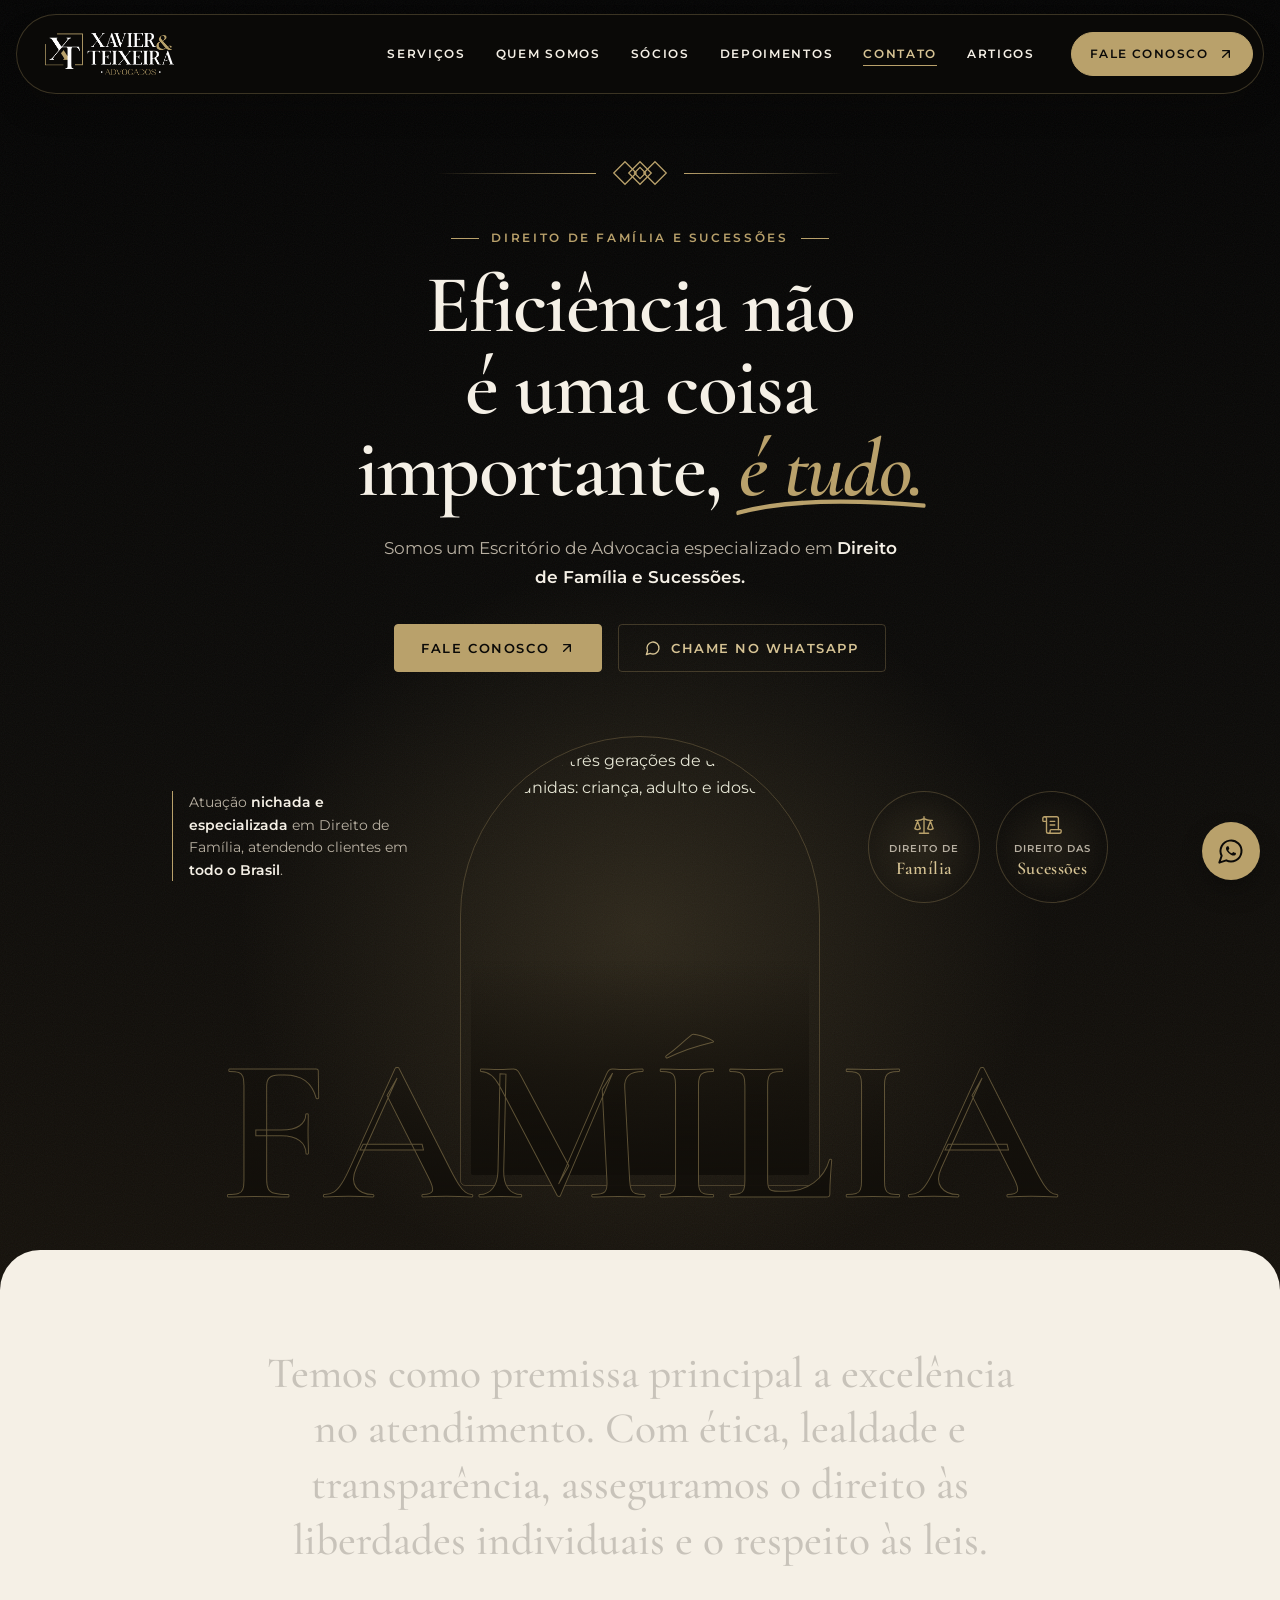
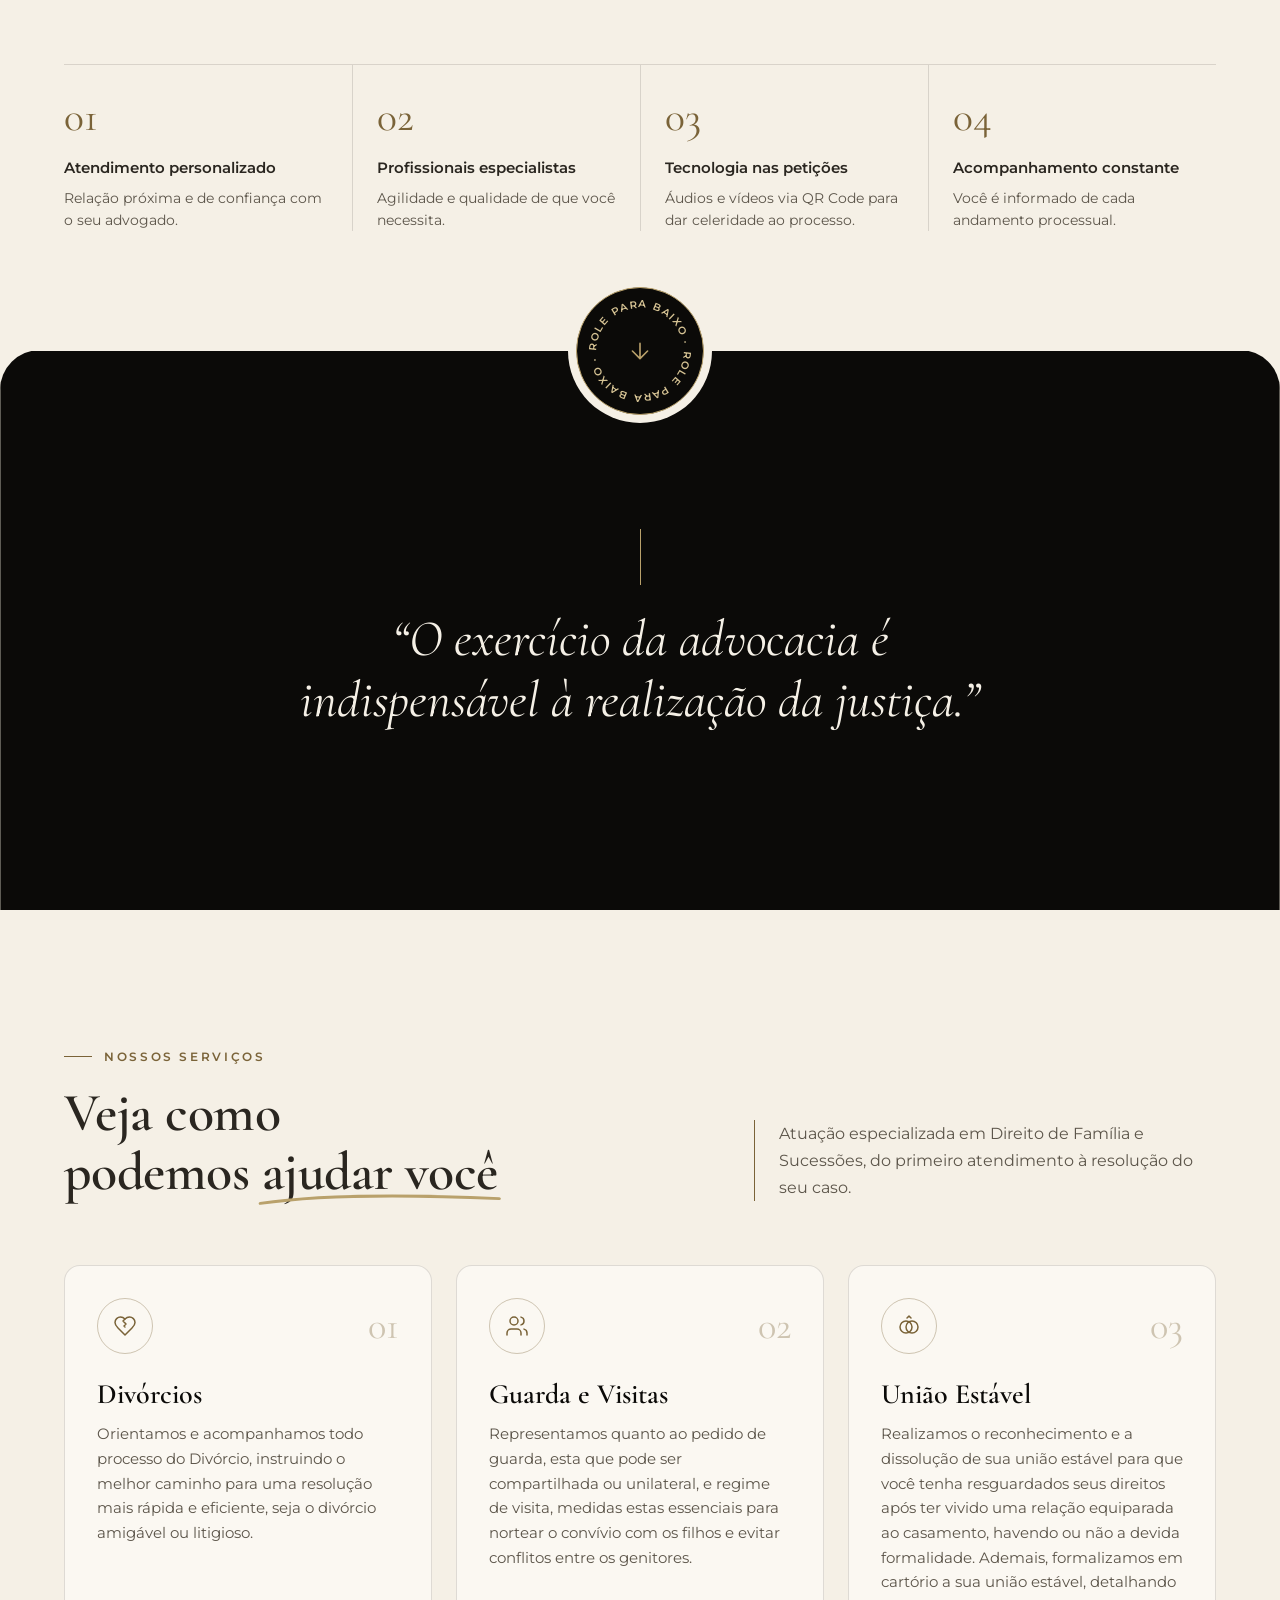
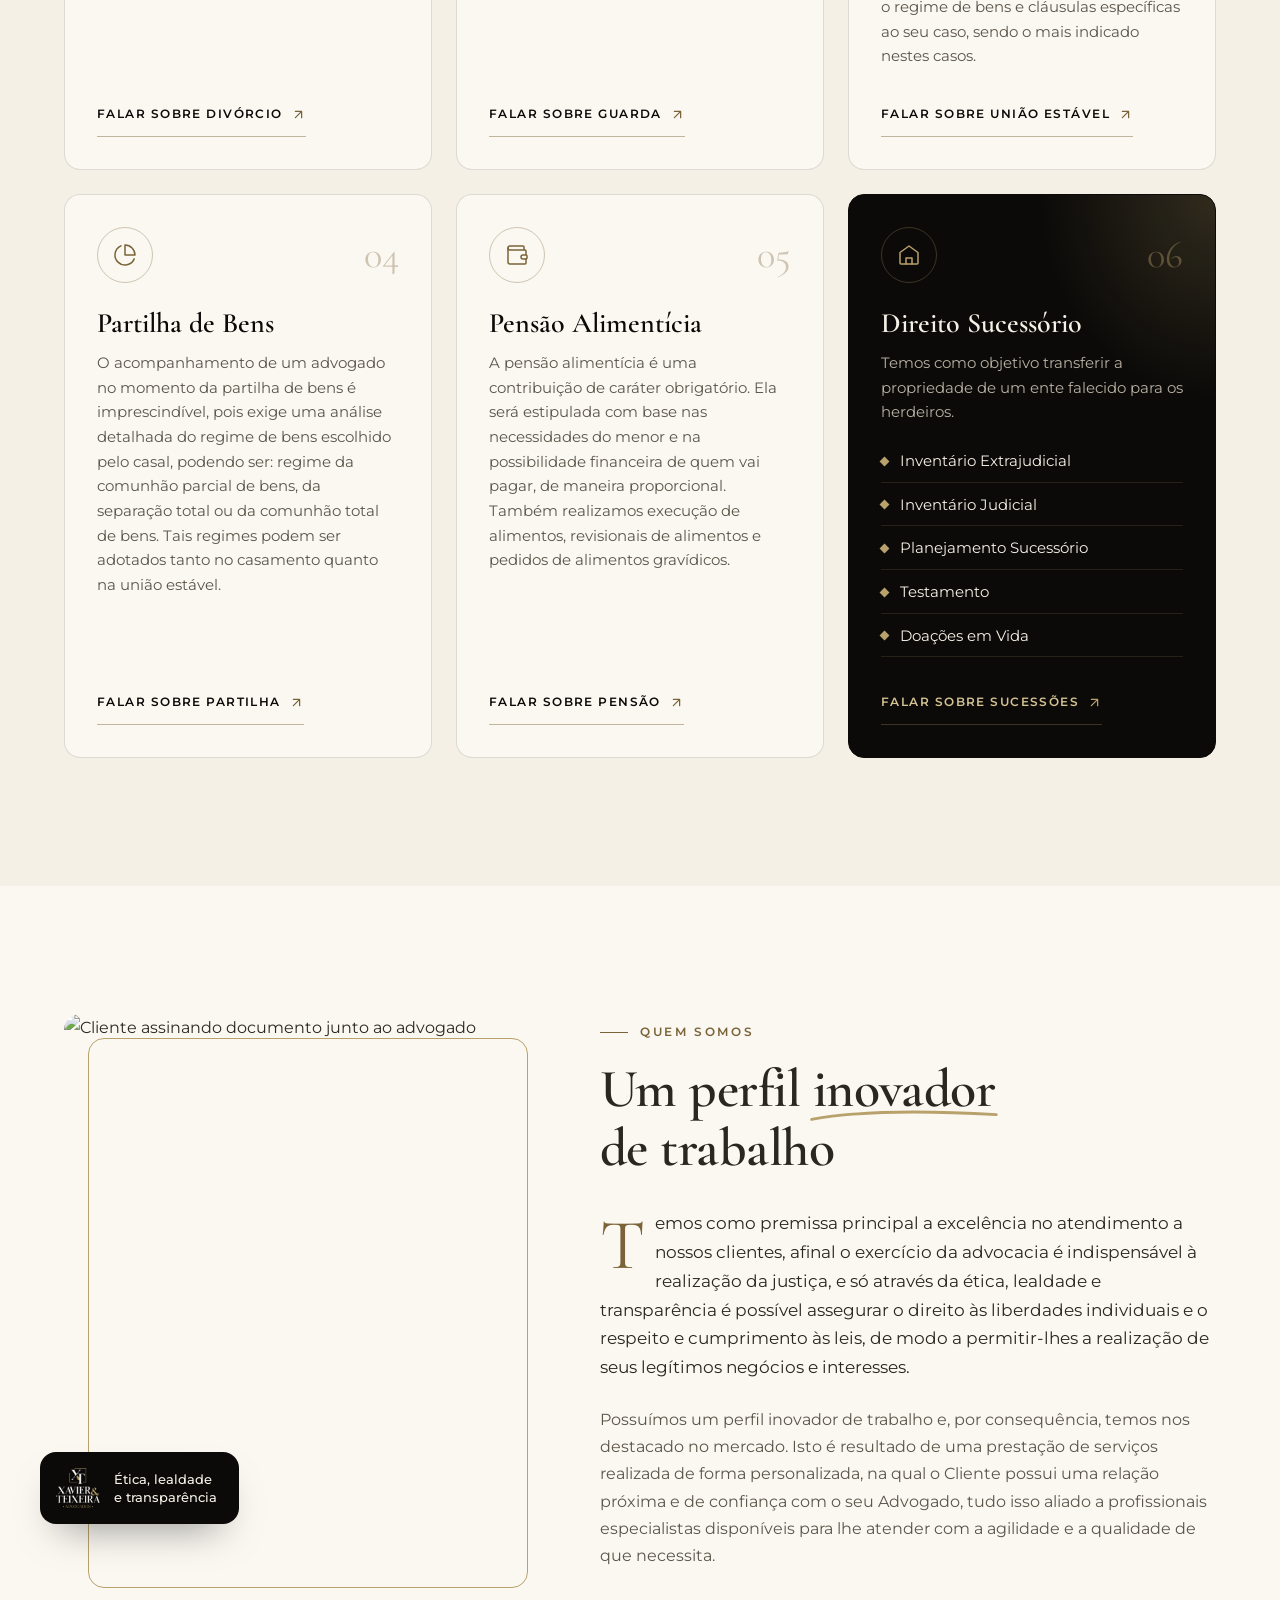
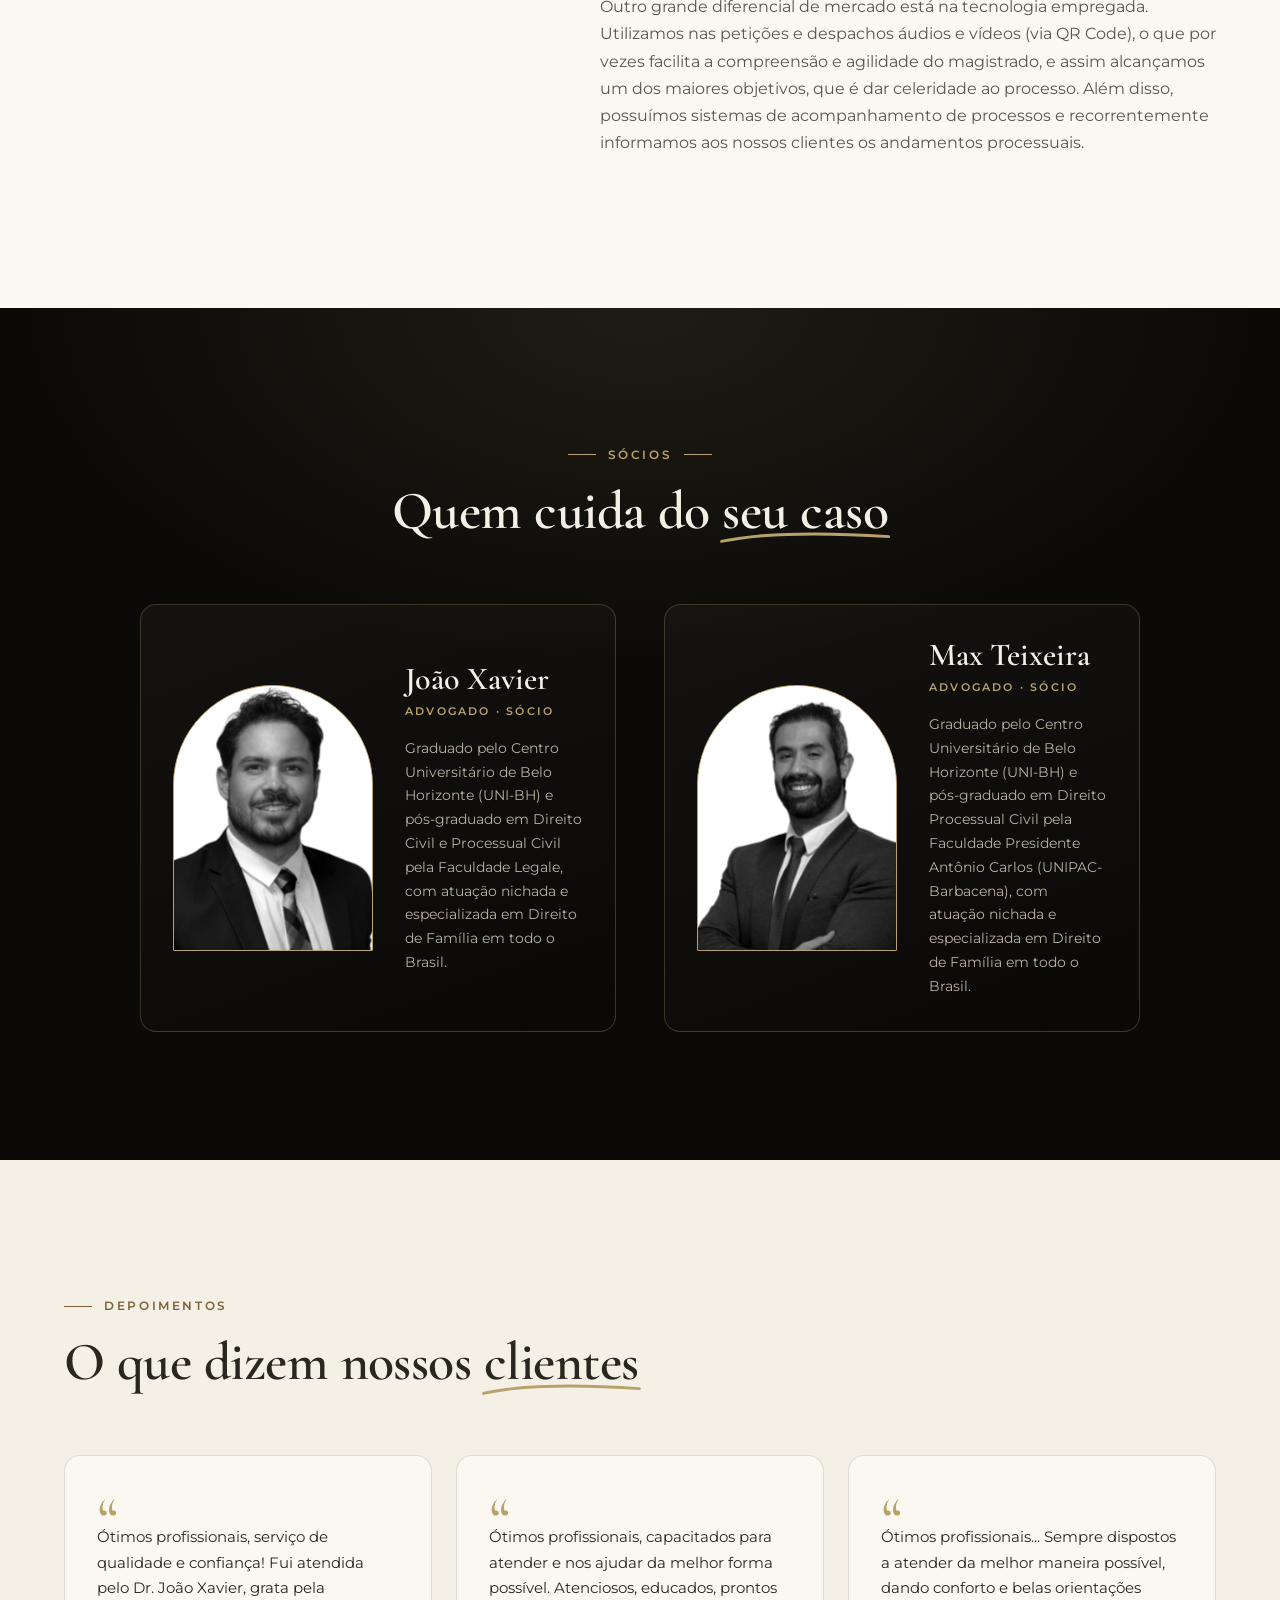
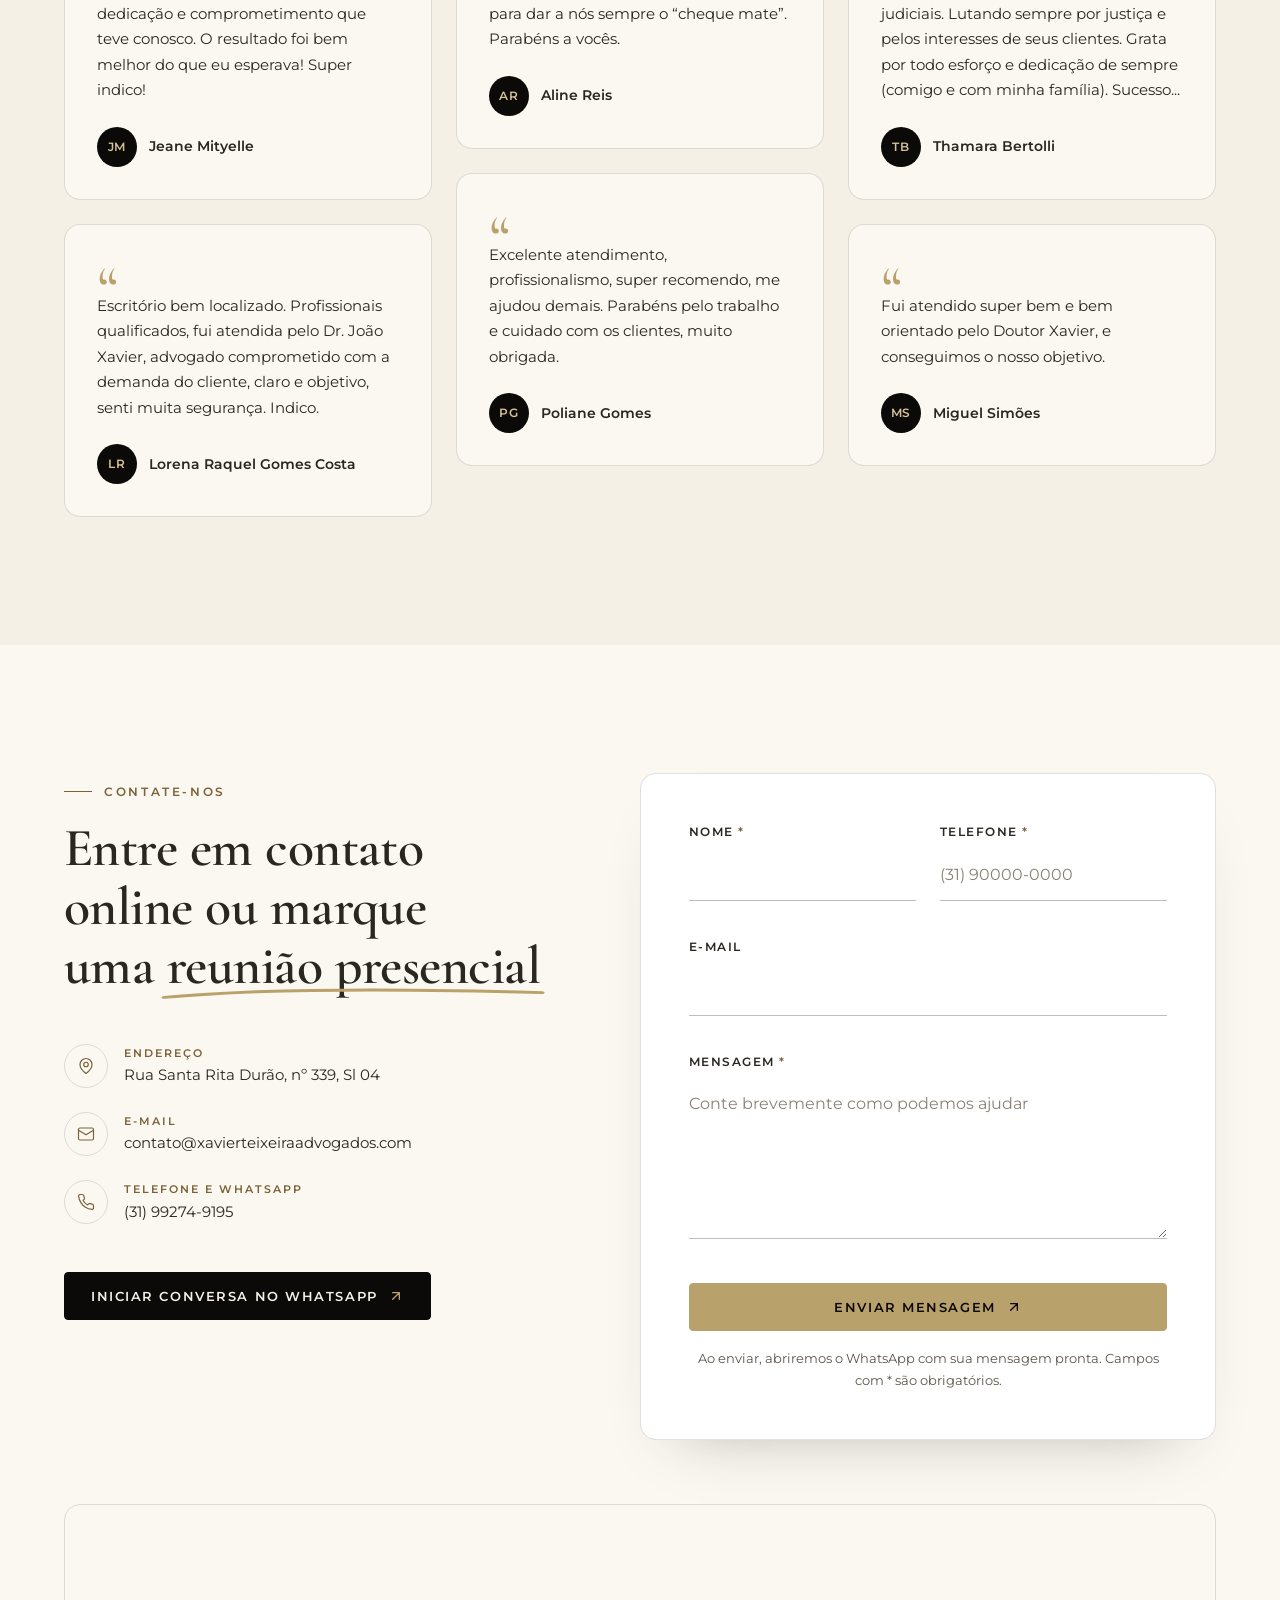
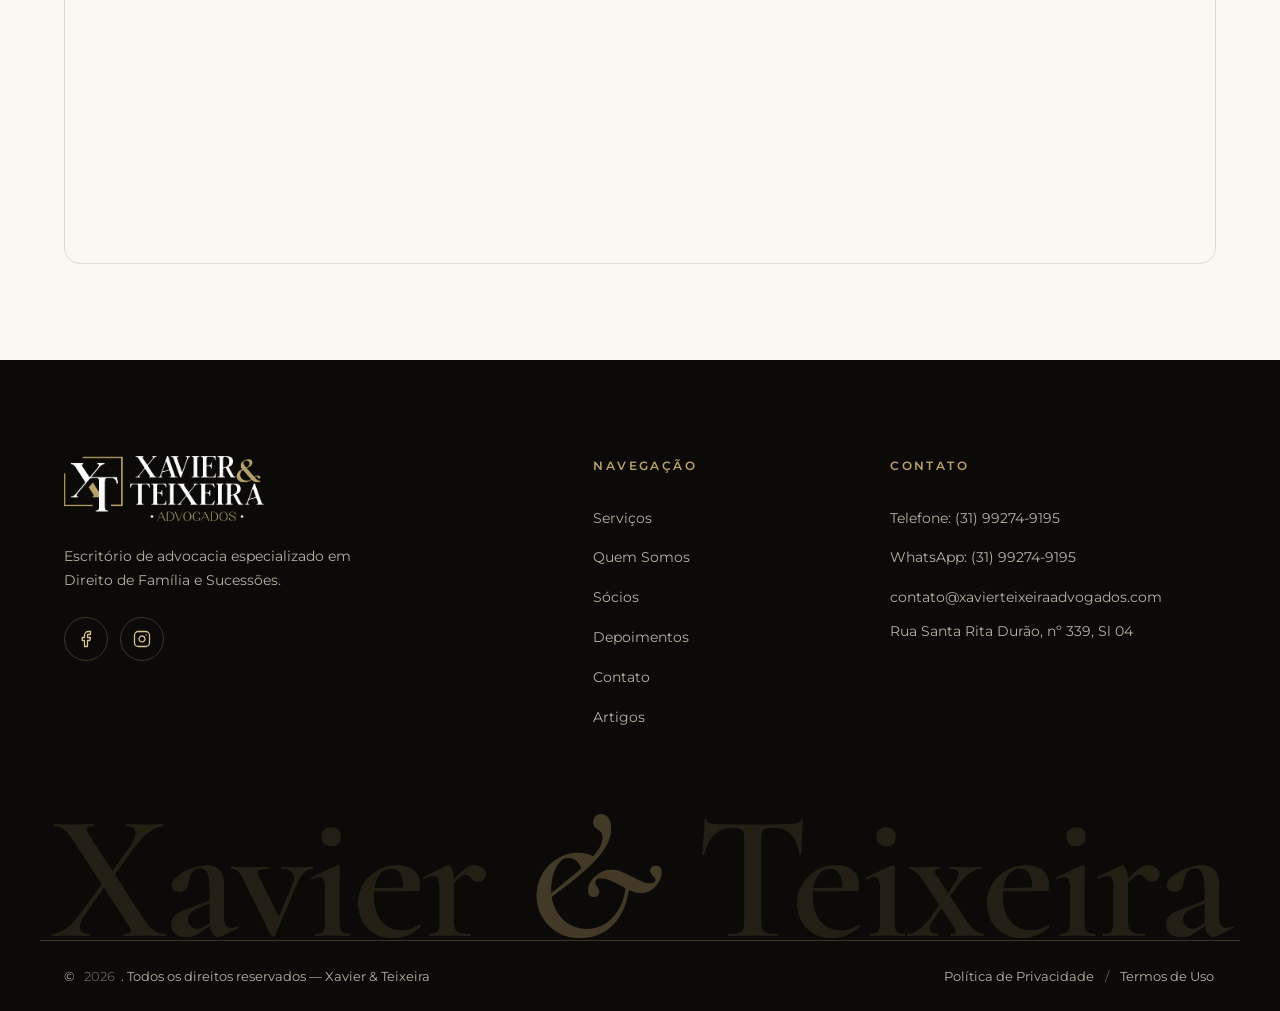
==== commit 4f73b3b4: "Troca a deusa da Justiça por mãos de gerações e corrige o menu - Hero: imagem de mãos de três geraçõ" ====
--- a/index.html
+++ b/index.html
@@ -10,7 +10,7 @@
   <link rel="preconnect" href="https://fonts.googleapis.com">
   <link rel="preconnect" href="https://fonts.gstatic.com" crossorigin>
   <link href="https://fonts.googleapis.com/css2?family=Cormorant+Garamond:ital,wght@0,500;0,600;0,700;1,500;1,600&family=Montserrat:wght@400;500;600;700&display=swap" rel="stylesheet">
-  <link rel="stylesheet" href="assets/css/style.css">
+  <link rel="stylesheet" href="assets/css/style.css?v=5">
 </head>
 <body>
   <a class="skip-link" href="#conteudo">Pular para o conteúdo</a>
@@ -88,8 +88,8 @@
 
           <div class="hero__visual">
             <figure class="hero__frame">
-              <img src="https://images.unsplash.com/photo-1589829545856-d10d557cf95f?w=900&amp;q=75&amp;auto=format&amp;fit=crop"
-                   alt="Estátua da Justiça segurando a balança"
+              <img src="https://images.unsplash.com/photo-1611417041461-2060f649193d?w=900&amp;q=75&amp;auto=format&amp;fit=crop"
+                   alt="Mãos de três gerações de uma família unidas: criança, adulto e idoso"
                    width="900" height="1100" fetchpriority="high">
             </figure>
             <span class="hero__bigword" aria-hidden="true">FAMÍLIA</span>
@@ -469,6 +469,6 @@
     <svg aria-hidden="true" viewBox="0 0 24 24"><path d="M7.9 20A9 9 0 1 0 4 16.1L2 22Z"/><path d="M15.5 13.6c-.3-.2-1.2-.6-1.4-.6-.2-.1-.3-.1-.5.1l-.6.8c-.1.1-.2.2-.5 0a5.4 5.4 0 0 1-2.7-2.4c-.2-.3 0-.4.1-.5l.4-.5.2-.4v-.4l-.6-1.5c-.2-.4-.3-.3-.5-.3h-.4a.8.8 0 0 0-.6.3 2.4 2.4 0 0 0-.7 1.8 4.3 4.3 0 0 0 .9 2.2 9.5 9.5 0 0 0 3.6 3.2c1.3.6 1.9.6 2.5.5a2.2 2.2 0 0 0 1.4-1 1.8 1.8 0 0 0 .1-1c0-.1-.2-.2-.5-.3Z" class="wa-fill"/></svg>
   </a>
 
-  <script src="assets/js/main.js" defer></script>
+  <script src="assets/js/main.js?v=4" defer></script>
 </body>
 </html>
--- a/assets/css/style.css
+++ b/assets/css/style.css
@@ -155,7 +155,7 @@
 }
 .header__inner {
   pointer-events: auto;
-  height: 100%; max-width: 1180px; padding: 0 10px 0 28px;
+  height: 100%; max-width: 1280px; padding: 0 10px 0 28px;
   display: flex; align-items: center; gap: var(--s-3);
   background: rgba(11, 10, 8, .92);
   backdrop-filter: blur(12px); -webkit-backdrop-filter: blur(12px);
@@ -186,10 +186,11 @@
 }
 .header.is-glass .header__inner:hover > *,
 .header.is-glass .header__inner:focus-within > * { opacity: 1; }
-.header__logo img { height: 42px; width: auto; }
-.header__cta { border-radius: 999px; }
-
-.nav { display: flex; align-items: center; gap: var(--s-4); margin-left: auto; }
+.header__logo { flex-shrink: 0; }
+.header__logo img { height: 42px; width: auto; max-width: none; }
+.header__cta { border-radius: 999px; flex-shrink: 0; }
+
+.nav { display: flex; align-items: center; gap: var(--s-3); margin-left: auto; min-width: 0; }
 .nav__list { display: flex; gap: 6px; }
 .nav__list a {
   position: relative; display: inline-flex; align-items: center; min-height: 44px; padding: 0 12px;
@@ -258,9 +259,9 @@
   border-radius: 200px 200px 6px 6px;
 }
 .hero__frame img {
-  width: 100%; height: 100%; object-fit: cover; object-position: 40% 40%;
+  width: 100%; height: 100%; object-fit: cover; object-position: 50% 45%;
   border-radius: 190px 190px 2px 2px;
-  filter: sepia(.45) saturate(.85) contrast(1.05) brightness(.85);
+  filter: sepia(.25) saturate(.9) contrast(1.05) brightness(.9);
 }
 .hero__frame::after { /* base da imagem dissolve no preto */
   content: ""; position: absolute; inset: 10px; border-radius: 190px 190px 2px 2px;
@@ -559,7 +560,8 @@
 @media (max-width: 1380px) {
   .nav__phone { display: none; }
 }
-@media (max-width: 960px) {
+/* Menu vira "hambúrguer" quando os 6 links + botão não cabem */
+@media (max-width: 1140px) {
   :root { --header-h: 72px; }
   .menu-toggle { display: block; }
   .header__cta { display: none; }
@@ -581,7 +583,9 @@
   .nav__list a { width: 100%; min-height: 56px; font-size: 14px; padding: 0; border-bottom: 1px solid var(--line-inv); }
   .nav__list a::after { display: none; }
   .nav__phone { display: inline-flex; font-size: 16px; }
-
+}
+
+@media (max-width: 960px) {
   .hero__stage-grid { grid-template-columns: 1fr; gap: var(--s-4); }
   .hero__visual { order: -1; width: min(320px, 76vw); margin-inline: auto; }
   .hero__bigword { font-size: clamp(4rem, 23vw, 9rem); }
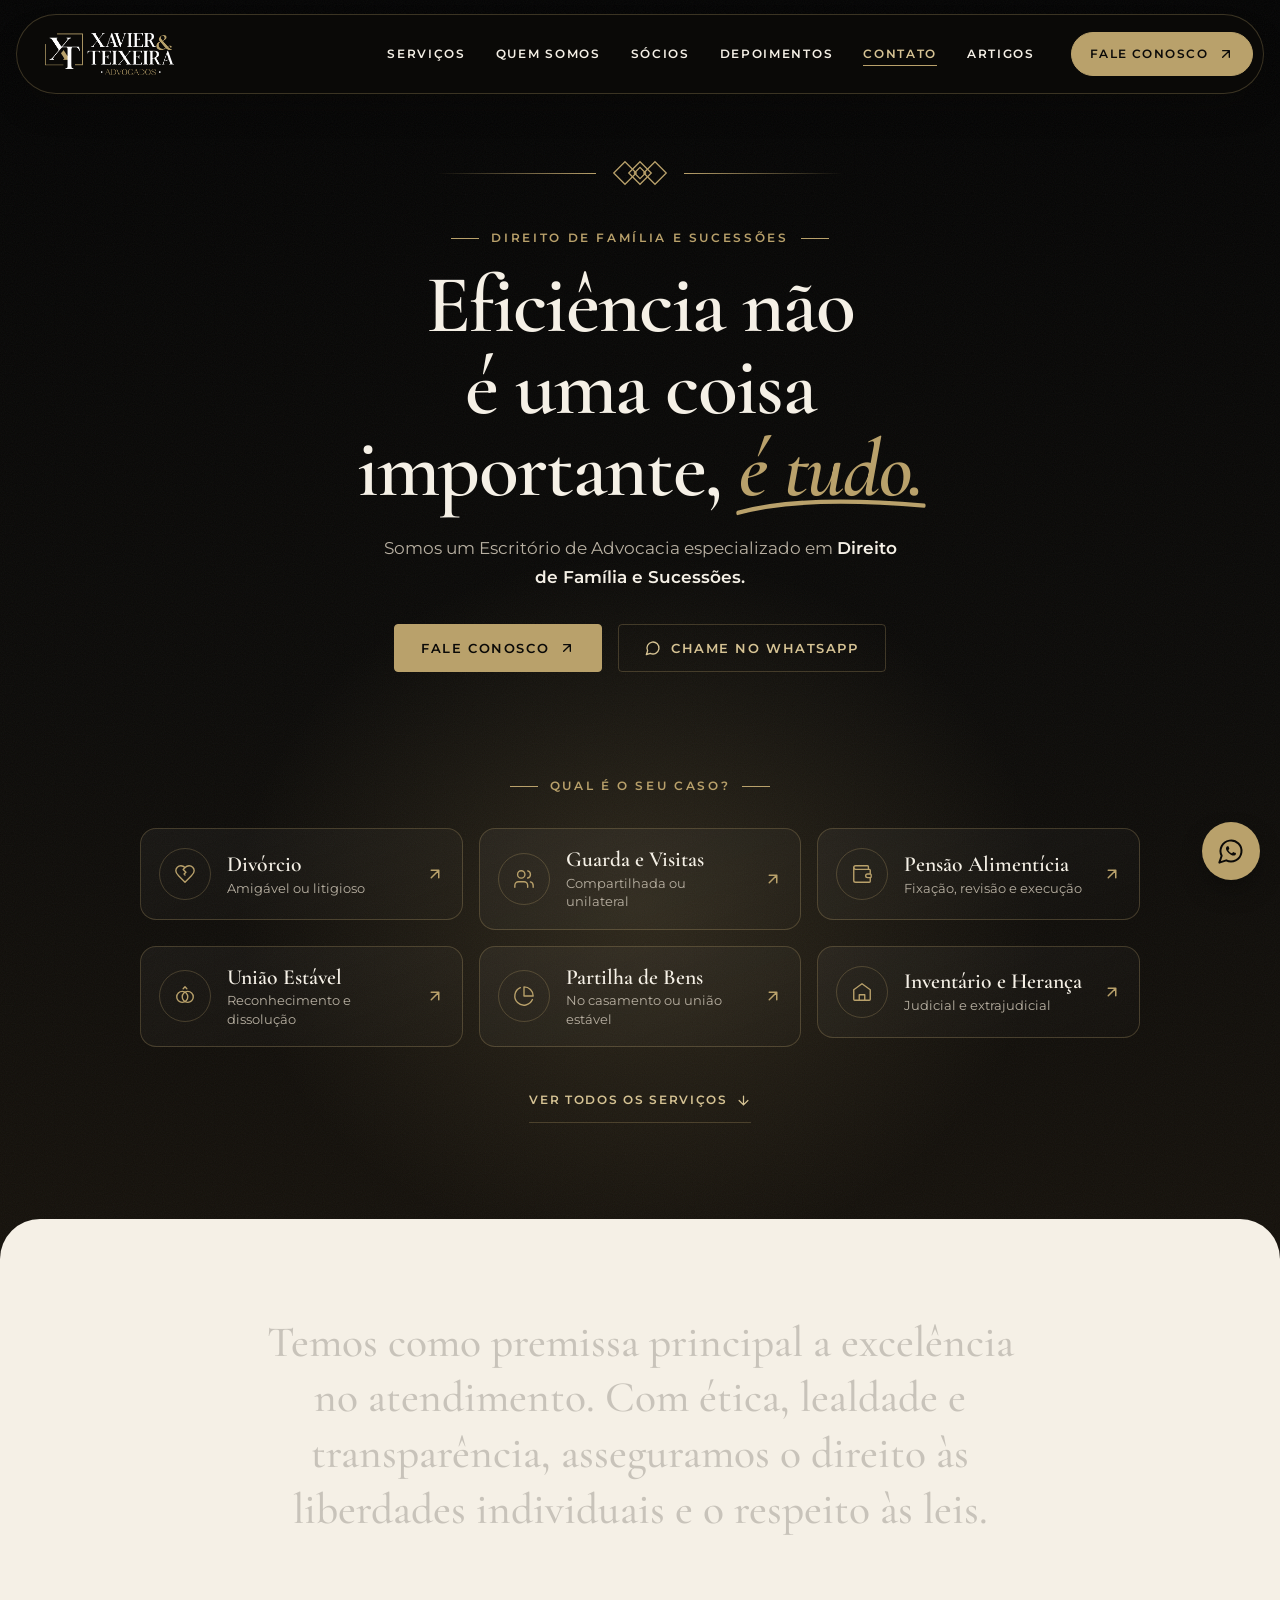
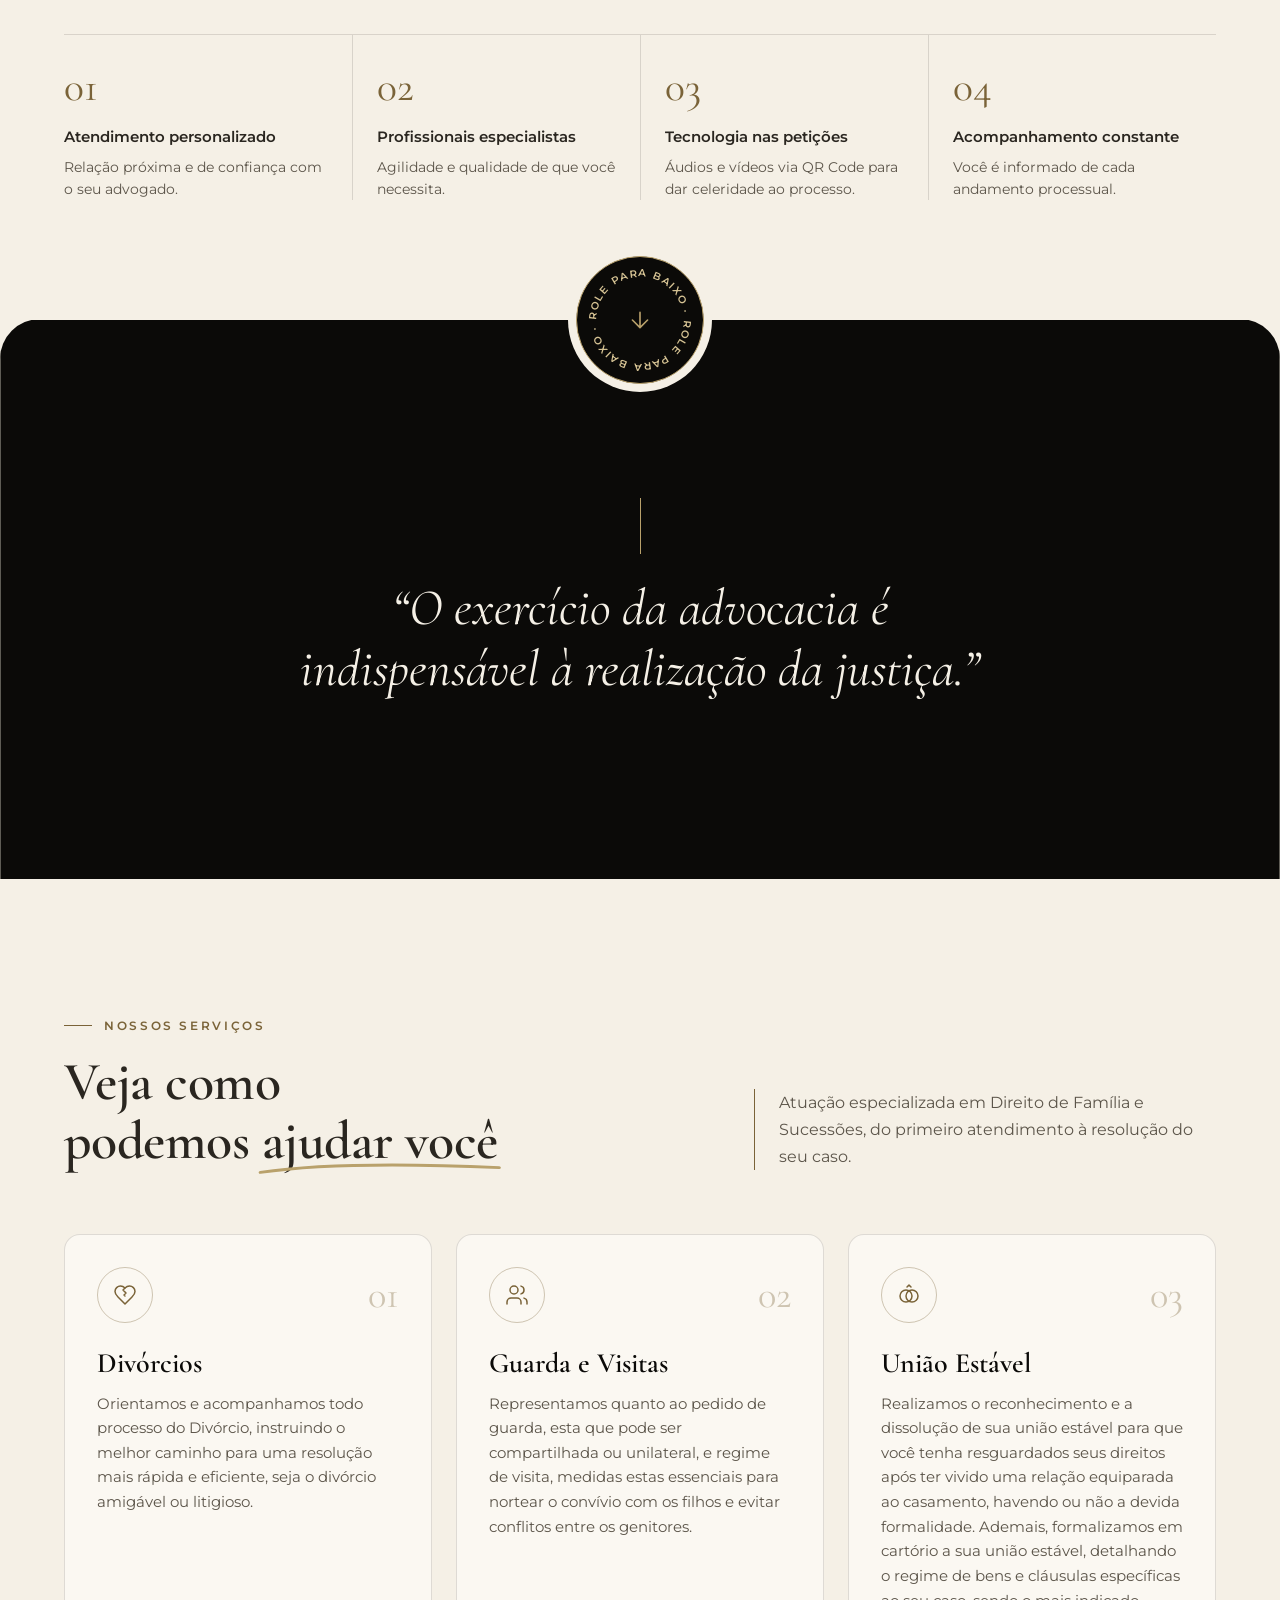
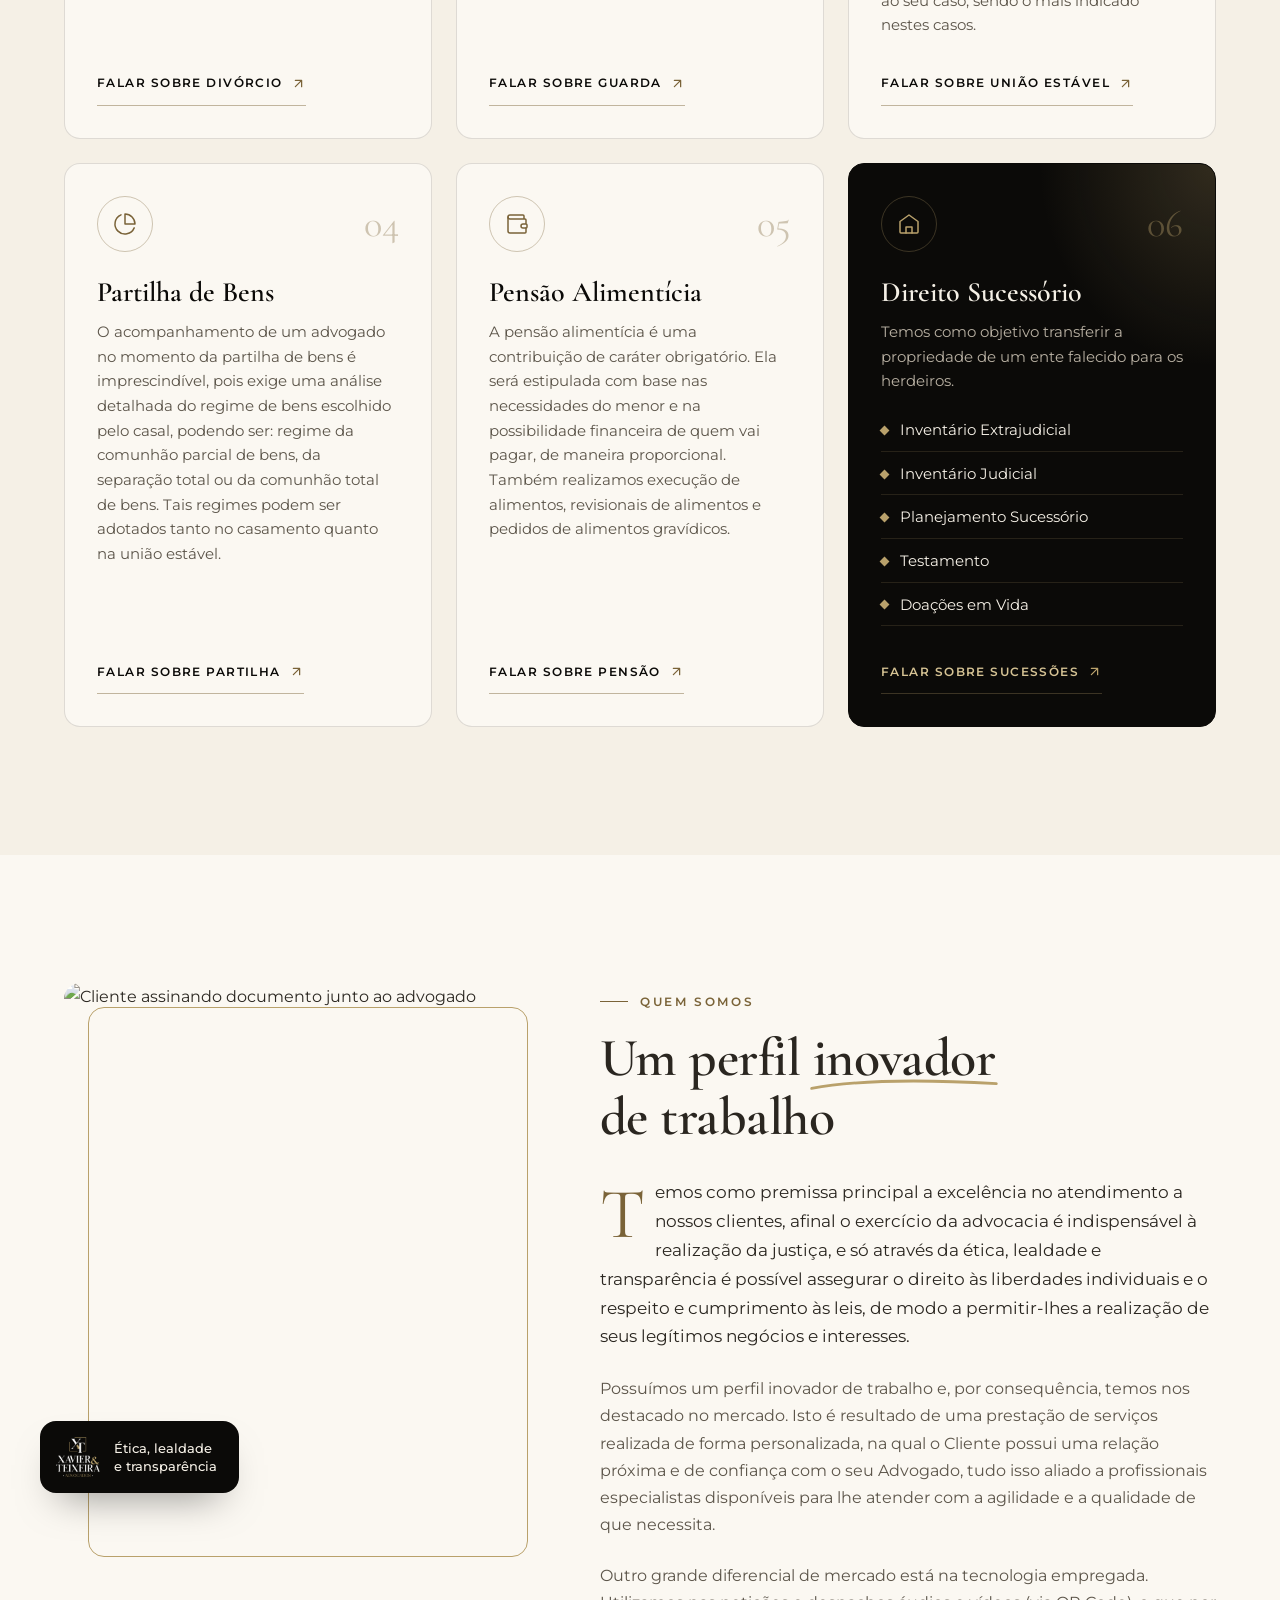
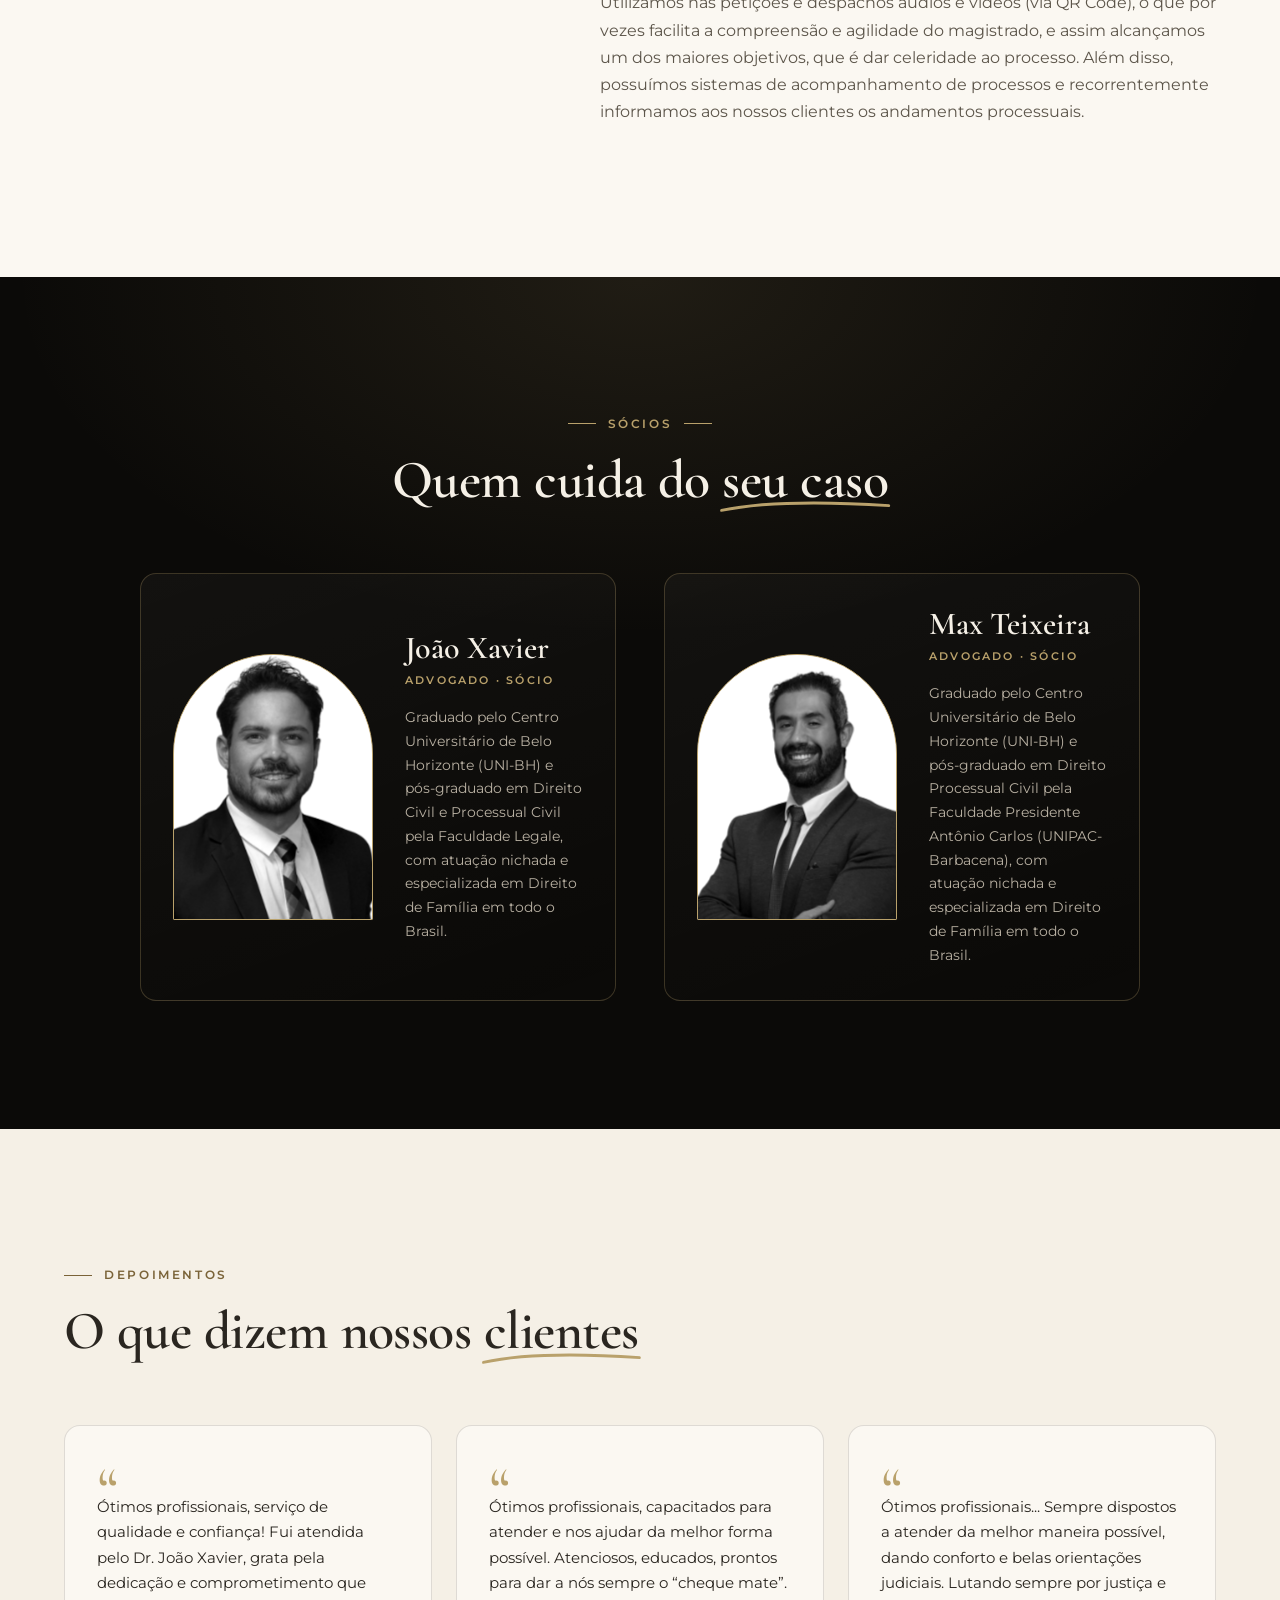
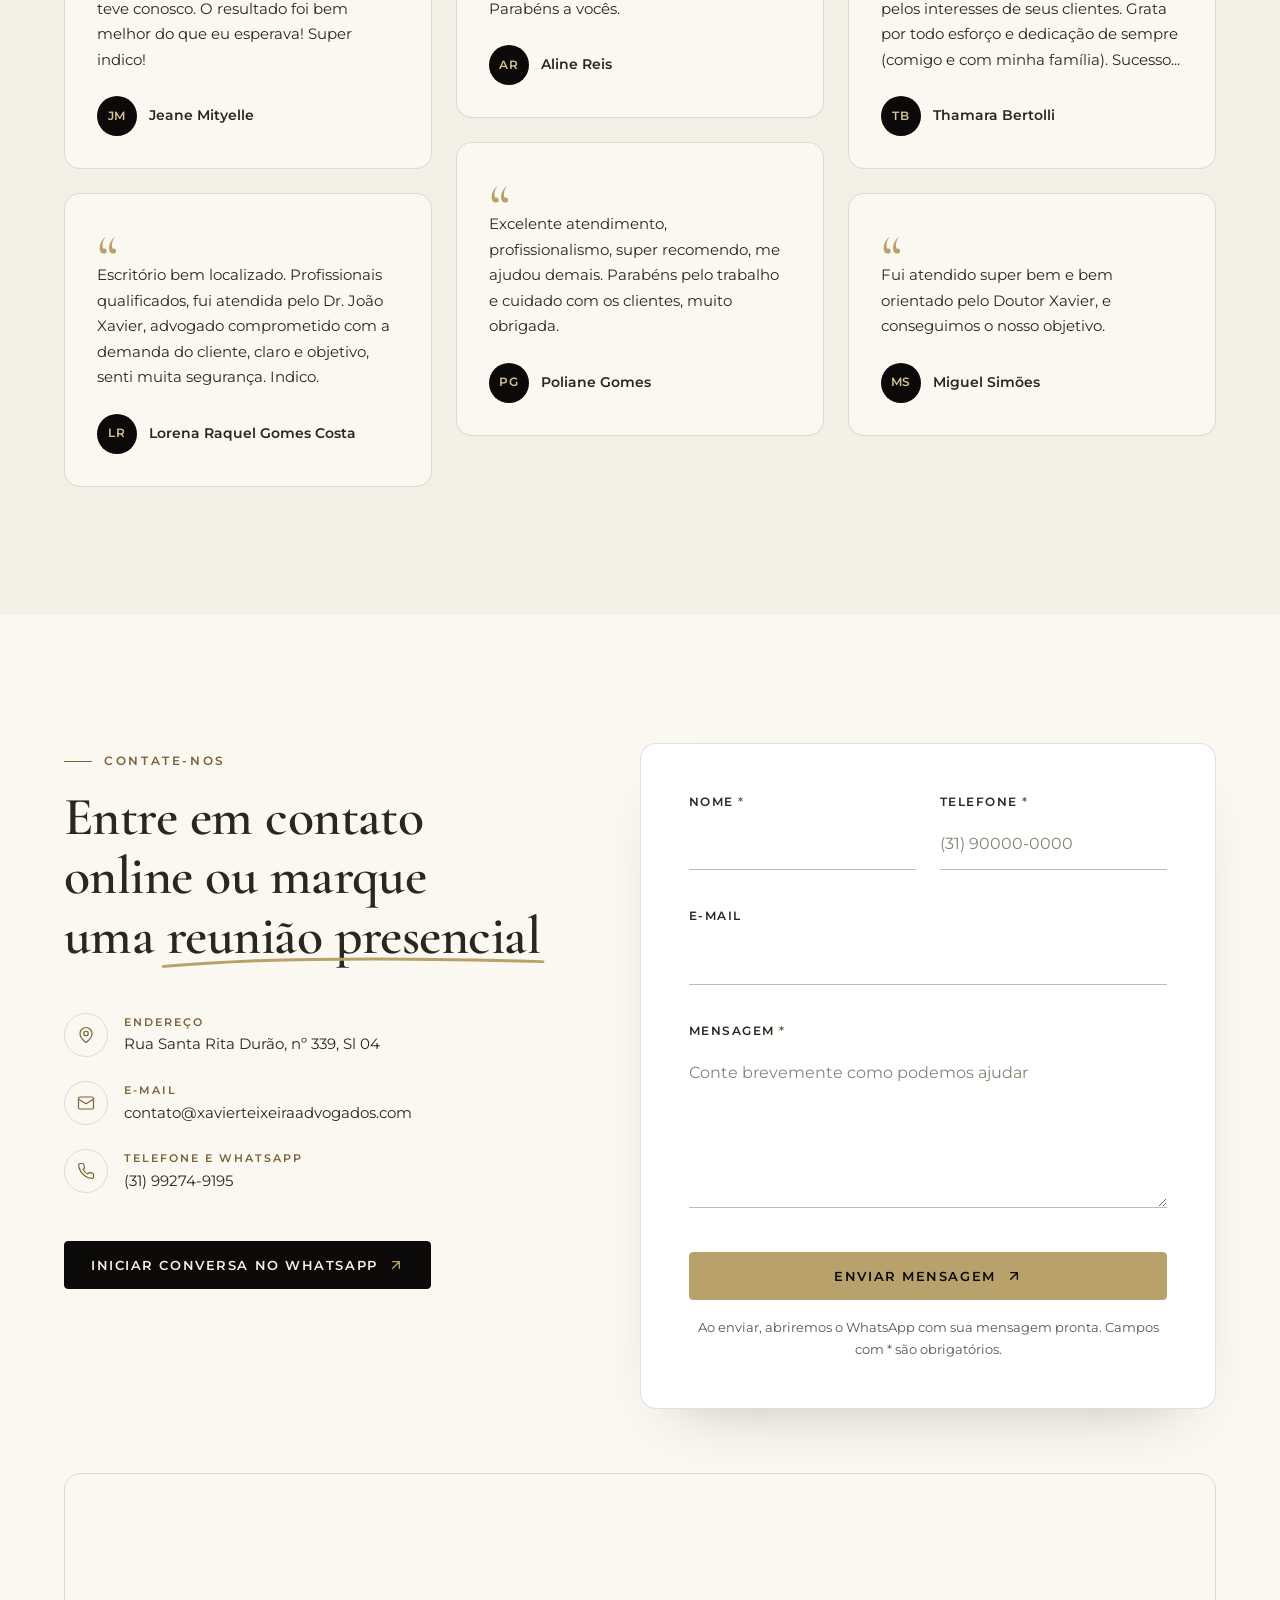
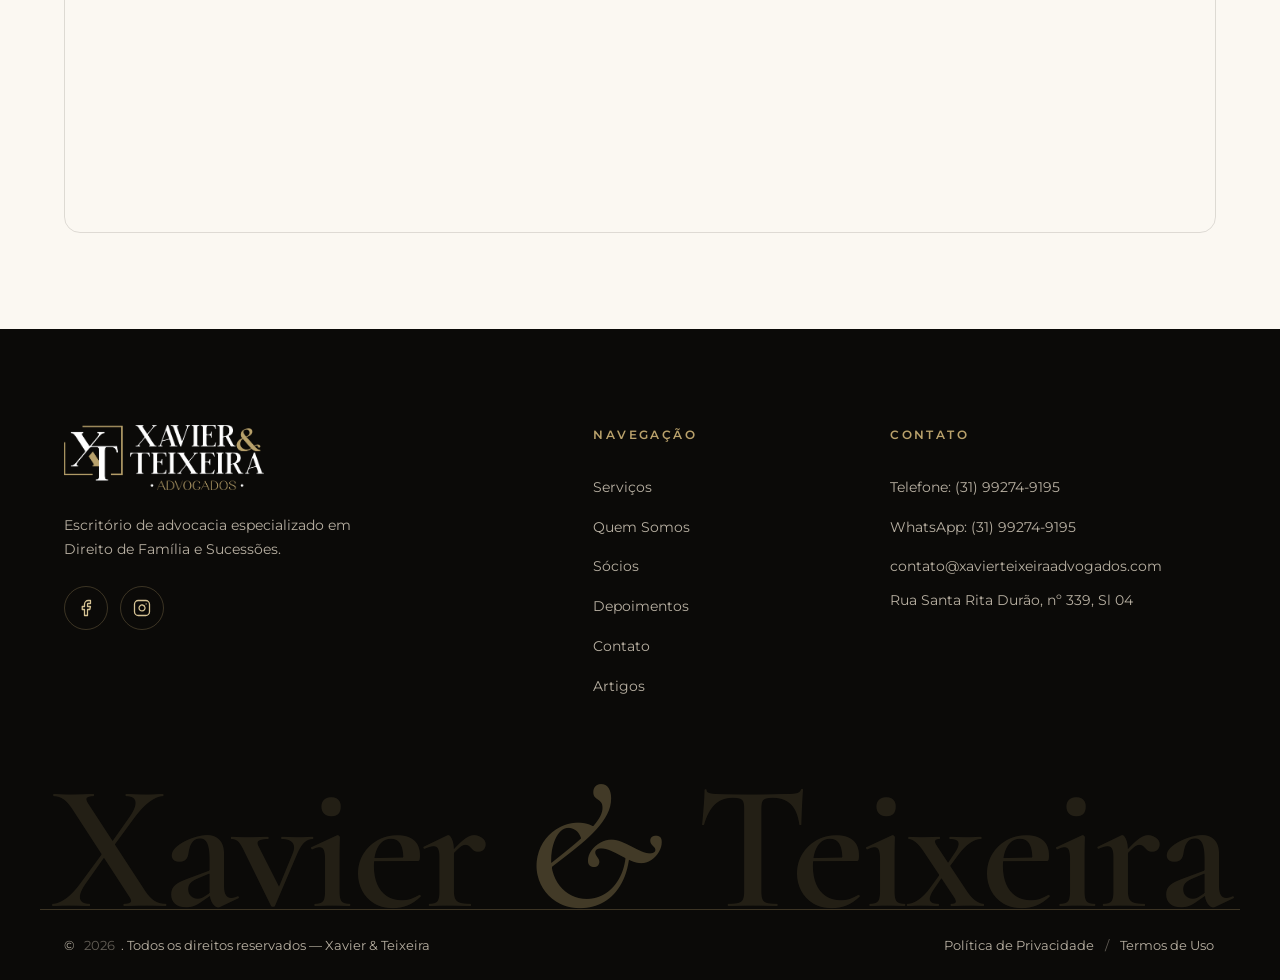
==== commit e9c0bcca: "Substitui a imagem do topo por atalhos "Qual é o seu caso?" Remove a imagem, a palavra FAMÍLIA e os " ====
--- a/index.html
+++ b/index.html
@@ -10,7 +10,7 @@
   <link rel="preconnect" href="https://fonts.googleapis.com">
   <link rel="preconnect" href="https://fonts.gstatic.com" crossorigin>
   <link href="https://fonts.googleapis.com/css2?family=Cormorant+Garamond:ital,wght@0,500;0,600;0,700;1,500;1,600&family=Montserrat:wght@400;500;600;700&display=swap" rel="stylesheet">
-  <link rel="stylesheet" href="assets/css/style.css?v=5">
+  <link rel="stylesheet" href="assets/css/style.css?v=6">
 </head>
 <body>
   <a class="skip-link" href="#conteudo">Pular para o conteúdo</a>
@@ -80,32 +80,58 @@
         </div>
       </div>
 
-      <div class="hero__stage">
-        <div class="container hero__stage-grid">
-          <p class="hero__side hero__side--left reveal">
-            Atuação <strong>nichada e especializada</strong> em Direito de Família, atendendo clientes em <strong>todo o Brasil</strong>.
-          </p>
-
-          <div class="hero__visual">
-            <figure class="hero__frame">
-              <img src="https://images.unsplash.com/photo-1611417041461-2060f649193d?w=900&amp;q=75&amp;auto=format&amp;fit=crop"
-                   alt="Mãos de três gerações de uma família unidas: criança, adulto e idoso"
-                   width="900" height="1100" fetchpriority="high">
-            </figure>
-            <span class="hero__bigword" aria-hidden="true">FAMÍLIA</span>
-          </div>
-
-          <ul class="hero__side hero__side--right seals" aria-label="Especialidades">
-            <li class="seal reveal">
-              <svg aria-hidden="true" viewBox="0 0 24 24"><path d="m16 16 3-8 3 8c-.87.65-1.92 1-3 1s-2.13-.35-3-1ZM2 16l3-8 3 8c-.87.65-1.92 1-3 1s-2.13-.35-3-1ZM7 21h10M12 3v18M3 7h2c2 0 5-1 7-2 2 1 5 2 7 2h2"/></svg>
-              <span>Direito de<br><strong>Família</strong></span>
-            </li>
-            <li class="seal reveal">
-              <svg aria-hidden="true" viewBox="0 0 24 24"><path d="M15 12h-5M15 8h-5M19 17V5a2 2 0 0 0-2-2H4"/><path d="M8 21h12a2 2 0 0 0 2-2v-1a1 1 0 0 0-1-1H11a1 1 0 0 0-1 1v1a2 2 0 1 1-4 0V5a2 2 0 1 0-4 0v2a1 1 0 0 0 1 1h3"/></svg>
-              <span>Direito das<br><strong>Sucessões</strong></span>
-            </li>
-          </ul>
-        </div>
+      <div class="container hero__cases">
+        <p class="cases__title eyebrow eyebrow--light reveal">Qual é o seu caso?</p>
+
+        <ul class="cases">
+          <li class="reveal">
+            <a class="case" href="https://api.whatsapp.com/send?phone=5531992749195&amp;text=Ol%C3%A1%2C%20gostaria%20de%20falar%20sobre%20Div%C3%B3rcio." target="_blank" rel="noopener">
+              <span class="case__icon"><svg aria-hidden="true" viewBox="0 0 24 24"><path d="M19 14c1.49-1.46 3-3.21 3-5.5A5.5 5.5 0 0 0 16.5 3c-1.76 0-3 .5-4.5 2-1.5-1.5-2.74-2-4.5-2A5.5 5.5 0 0 0 2 8.5c0 2.3 1.5 4.05 3 5.5l7 7Z"/><path d="m12 13-1-1 2-2-3-3 2-2"/></svg></span>
+              <span class="case__text"><strong>Divórcio</strong><small>Amigável ou litigioso</small></span>
+              <svg class="case__arrow" aria-hidden="true" viewBox="0 0 24 24"><path d="M7 17 17 7M7 7h10v10"/></svg>
+            </a>
+          </li>
+          <li class="reveal">
+            <a class="case" href="https://api.whatsapp.com/send?phone=5531992749195&amp;text=Ol%C3%A1%2C%20gostaria%20de%20falar%20sobre%20Guarda%20e%20Visitas." target="_blank" rel="noopener">
+              <span class="case__icon"><svg aria-hidden="true" viewBox="0 0 24 24"><path d="M16 21v-2a4 4 0 0 0-4-4H6a4 4 0 0 0-4 4v2"/><circle cx="9" cy="7" r="4"/><path d="M22 21v-2a4 4 0 0 0-3-3.87M16 3.13a4 4 0 0 1 0 7.75"/></svg></span>
+              <span class="case__text"><strong>Guarda e Visitas</strong><small>Compartilhada ou unilateral</small></span>
+              <svg class="case__arrow" aria-hidden="true" viewBox="0 0 24 24"><path d="M7 17 17 7M7 7h10v10"/></svg>
+            </a>
+          </li>
+          <li class="reveal">
+            <a class="case" href="https://api.whatsapp.com/send?phone=5531992749195&amp;text=Ol%C3%A1%2C%20gostaria%20de%20falar%20sobre%20Pens%C3%A3o%20Aliment%C3%ADcia." target="_blank" rel="noopener">
+              <span class="case__icon"><svg aria-hidden="true" viewBox="0 0 24 24"><path d="M19 7V4a1 1 0 0 0-1-1H5a2 2 0 0 0 0 4h15a1 1 0 0 1 1 1v4h-3a2 2 0 0 0 0 4h3a1 1 0 0 0 1-1v-2a1 1 0 0 0-1-1"/><path d="M3 5v14a2 2 0 0 0 2 2h15a1 1 0 0 0 1-1v-4"/></svg></span>
+              <span class="case__text"><strong>Pensão Alimentícia</strong><small>Fixação, revisão e execução</small></span>
+              <svg class="case__arrow" aria-hidden="true" viewBox="0 0 24 24"><path d="M7 17 17 7M7 7h10v10"/></svg>
+            </a>
+          </li>
+          <li class="reveal">
+            <a class="case" href="https://api.whatsapp.com/send?phone=5531992749195&amp;text=Ol%C3%A1%2C%20gostaria%20de%20falar%20sobre%20Uni%C3%A3o%20Est%C3%A1vel." target="_blank" rel="noopener">
+              <span class="case__icon"><svg aria-hidden="true" viewBox="0 0 24 24"><circle cx="9" cy="13" r="6"/><circle cx="15" cy="13" r="6"/><path d="m10 4 2-2 2 2"/></svg></span>
+              <span class="case__text"><strong>União Estável</strong><small>Reconhecimento e dissolução</small></span>
+              <svg class="case__arrow" aria-hidden="true" viewBox="0 0 24 24"><path d="M7 17 17 7M7 7h10v10"/></svg>
+            </a>
+          </li>
+          <li class="reveal">
+            <a class="case" href="https://api.whatsapp.com/send?phone=5531992749195&amp;text=Ol%C3%A1%2C%20gostaria%20de%20falar%20sobre%20Partilha%20de%20Bens." target="_blank" rel="noopener">
+              <span class="case__icon"><svg aria-hidden="true" viewBox="0 0 24 24"><path d="M21.21 15.89A10 10 0 1 1 8 2.83"/><path d="M22 12A10 10 0 0 0 12 2v10z"/></svg></span>
+              <span class="case__text"><strong>Partilha de Bens</strong><small>No casamento ou união estável</small></span>
+              <svg class="case__arrow" aria-hidden="true" viewBox="0 0 24 24"><path d="M7 17 17 7M7 7h10v10"/></svg>
+            </a>
+          </li>
+          <li class="reveal">
+            <a class="case" href="https://api.whatsapp.com/send?phone=5531992749195&amp;text=Ol%C3%A1%2C%20gostaria%20de%20falar%20sobre%20Invent%C3%A1rio%20e%20Heran%C3%A7a." target="_blank" rel="noopener">
+              <span class="case__icon"><svg aria-hidden="true" viewBox="0 0 24 24"><path d="M3 9.5 12 3l9 6.5V20a1 1 0 0 1-1 1H4a1 1 0 0 1-1-1z"/><path d="M9 21v-6h6v6"/></svg></span>
+              <span class="case__text"><strong>Inventário e Herança</strong><small>Judicial e extrajudicial</small></span>
+              <svg class="case__arrow" aria-hidden="true" viewBox="0 0 24 24"><path d="M7 17 17 7M7 7h10v10"/></svg>
+            </a>
+          </li>
+        </ul>
+
+        <a href="#servicos" class="cases__more reveal">
+          Ver todos os serviços
+          <svg aria-hidden="true" viewBox="0 0 24 24"><path d="M12 5v14M19 12l-7 7-7-7"/></svg>
+        </a>
       </div>
     </section>
 
--- a/assets/css/style.css
+++ b/assets/css/style.css
@@ -247,51 +247,51 @@
 .hero__lead strong { color: var(--text-inv); font-weight: 600; }
 .hero__actions { display: flex; flex-wrap: wrap; gap: var(--s-2); justify-content: center; }
 
-.hero__stage { position: relative; margin-top: var(--s-6); overflow: hidden; padding-bottom: calc(var(--s-6) + 40px); }
-.hero__stage-grid {
-  position: relative; z-index: 1;
-  display: grid; grid-template-columns: 1fr minmax(260px, 360px) 1fr; align-items: start; gap: var(--s-5);
-}
-.hero__visual { position: relative; }
-.hero__frame {
-  margin: 0; position: relative; aspect-ratio: 4 / 5;
-  border: 1px solid var(--line-inv); padding: 10px;
-  border-radius: 200px 200px 6px 6px;
-}
-.hero__frame img {
-  width: 100%; height: 100%; object-fit: cover; object-position: 50% 45%;
-  border-radius: 190px 190px 2px 2px;
-  filter: sepia(.25) saturate(.9) contrast(1.05) brightness(.9);
-}
-.hero__frame::after { /* base da imagem dissolve no preto */
-  content: ""; position: absolute; inset: 10px; border-radius: 190px 190px 2px 2px;
-  background: linear-gradient(180deg, transparent 50%, rgba(17,14,9,.6) 78%, #120F0A 100%);
-}
-/* Palavra gigante NA FRENTE da estátua, dissolvendo a base */
-.hero__bigword {
-  position: absolute; left: 50%; bottom: -.14em; transform: translateX(-50%);
-  font-family: var(--font-display); font-weight: 700;
-  font-size: clamp(4.4rem, 16vw, 15rem); line-height: .8; letter-spacing: .01em;
-  color: transparent;
-  background: linear-gradient(180deg, rgba(18,15,10,0) 0%, rgba(18,15,10,.7) 55%, #120F0A 90%);
-  -webkit-background-clip: text; background-clip: text;
-  -webkit-text-stroke: 1px rgba(185,161,107,.45);
-  white-space: nowrap; pointer-events: none; user-select: none; z-index: 2;
-}
-.hero__side { font-size: 14px; line-height: 1.6; color: var(--text-inv-mut); max-width: 240px; margin-top: 16%; }
-.hero__side strong { color: var(--text-inv); font-weight: 600; }
-.hero__side--left { justify-self: end; text-align: left; padding-left: var(--s-2); border-left: 1px solid var(--gold); }
-.hero__side--right { justify-self: start; display: flex; gap: var(--s-2); }
-.seal {
-  width: 112px; aspect-ratio: 1; border-radius: 50%;
-  border: 1px solid var(--line-inv);
-  display: grid; place-content: center; justify-items: center; gap: 6px;
-  font-size: 10px; font-weight: 600; letter-spacing: .1em; text-transform: uppercase; line-height: 1.3; text-align: center;
-  color: var(--text-inv-mut);
-  background: radial-gradient(circle, rgba(185,161,107,.1), transparent 70%);
-}
-.seal strong { display: inline-block; margin-top: 2px; font-family: var(--font-display); font-size: 18px; letter-spacing: .02em; text-transform: none; color: var(--gold-light); }
-.seal svg { width: 22px; height: 22px; fill: none; stroke: var(--gold); stroke-width: 1.5; stroke-linecap: round; stroke-linejoin: round; }
+/* "Qual é o seu caso?" — atalhos para os serviços */
+.hero__cases { position: relative; z-index: 2; margin-top: var(--s-7); padding-bottom: calc(var(--s-7) + 40px); }
+.cases__title { margin-bottom: var(--s-4); }
+.cases__title::after { content: ""; width: 28px; height: 1px; background: currentColor; }
+.cases {
+  display: grid; grid-template-columns: repeat(3, 1fr); gap: var(--s-2);
+  max-width: 1000px; margin-inline: auto; text-align: left;
+}
+.case {
+  position: relative; display: flex; align-items: center; gap: var(--s-2);
+  min-height: 92px; padding: 18px 52px 18px 18px;
+  border: 1px solid var(--line-inv); border-radius: var(--radius-lg);
+  background: linear-gradient(160deg, rgba(255,255,255,.045), rgba(255,255,255,.01));
+  transition: transform var(--dur) var(--ease-out), border-color var(--dur) ease, background-color var(--dur) ease, box-shadow var(--dur) ease;
+}
+.case:hover, .case:focus-visible {
+  transform: translateY(-4px); border-color: var(--gold);
+  background-color: rgba(185,161,107,.08);
+  box-shadow: 0 20px 40px -24px rgba(0,0,0,.8), 0 0 0 1px rgba(185,161,107,.15) inset;
+}
+.case__icon {
+  width: 52px; height: 52px; flex-shrink: 0; border-radius: 50%; display: grid; place-items: center;
+  border: 1px solid var(--line-inv); color: var(--gold);
+  transition: background-color var(--dur) ease, color var(--dur) ease, border-color var(--dur) ease;
+}
+.case__icon svg { width: 22px; height: 22px; fill: none; stroke: currentColor; stroke-width: 1.5; stroke-linecap: round; stroke-linejoin: round; }
+.case:hover .case__icon, .case:focus-visible .case__icon { background: var(--gold); border-color: var(--gold); color: var(--ink); }
+.case__text { display: grid; gap: 2px; min-width: 0; }
+.case__text strong { font-family: var(--font-display); font-size: 1.35rem; font-weight: 600; line-height: 1.15; color: var(--cream); }
+.case__text small { font-size: 13px; line-height: 1.4; color: var(--text-inv-mut); }
+.case__arrow {
+  position: absolute; right: 18px; top: 50%; width: 18px; height: 18px; margin-top: -9px;
+  fill: none; stroke: var(--gold); stroke-width: 2; stroke-linecap: round; stroke-linejoin: round;
+  transition: transform var(--dur-fast) ease;
+}
+.case:hover .case__arrow { transform: translate(3px, -3px); }
+.cases__more {
+  display: inline-flex; align-items: center; gap: 8px; min-height: 44px; margin-top: var(--s-4);
+  font-size: 12px; font-weight: 600; letter-spacing: .14em; text-transform: uppercase;
+  color: var(--gold-light); border-bottom: 1px solid var(--line-inv);
+  transition: color var(--dur-fast) ease, border-color var(--dur-fast) ease;
+}
+.cases__more svg { width: 15px; height: 15px; fill: none; stroke: currentColor; stroke-width: 2; stroke-linecap: round; stroke-linejoin: round; transition: transform var(--dur) var(--ease-out); }
+.cases__more:hover { color: var(--cream); border-color: var(--gold); }
+.cases__more:hover svg { transform: translateY(3px); }
 
 /* Selo "Role para baixo" — entre o creme e a faixa escura */
 .seal-divider { position: relative; height: 0; z-index: 5; }
@@ -586,13 +586,8 @@
 }
 
 @media (max-width: 960px) {
-  .hero__stage-grid { grid-template-columns: 1fr; gap: var(--s-4); }
-  .hero__visual { order: -1; width: min(320px, 76vw); margin-inline: auto; }
-  .hero__bigword { font-size: clamp(4rem, 23vw, 9rem); }
-  .hero__side { margin-top: 0; }
-  .hero__side--left { justify-self: center; text-align: center; border-left: 0; padding-left: 0; max-width: 340px; }
-  .hero__side--right { justify-self: center; }
-
+
+  .cases { grid-template-columns: repeat(2, 1fr); }
   .pillars { grid-template-columns: repeat(2, 1fr); }
   .services__head { grid-template-columns: 1fr; gap: var(--s-3); }
   .services__intro { justify-self: start; }
@@ -616,9 +611,10 @@
   .hero__actions .btn { width: 100%; }
   .btn { white-space: normal; text-align: center; }
   .hero__head .eyebrow::before, .hero__head .eyebrow::after { display: none; }
-  .hero__stage { padding-bottom: var(--s-4); margin-top: var(--s-5); }
   .manifesto { padding-top: var(--s-5); border-radius: 24px 24px 0 0; margin-top: -24px; }
-  .seal { width: 100px; }
+  .cases { grid-template-columns: 1fr; gap: 12px; }
+  .case { min-height: 76px; }
+  .hero__cases { margin-top: var(--s-6); padding-bottom: calc(var(--s-6) + 24px); }
   .pillars { grid-template-columns: 1fr; }
   .services__grid { grid-template-columns: 1fr; }
   .service { padding: var(--s-3); }
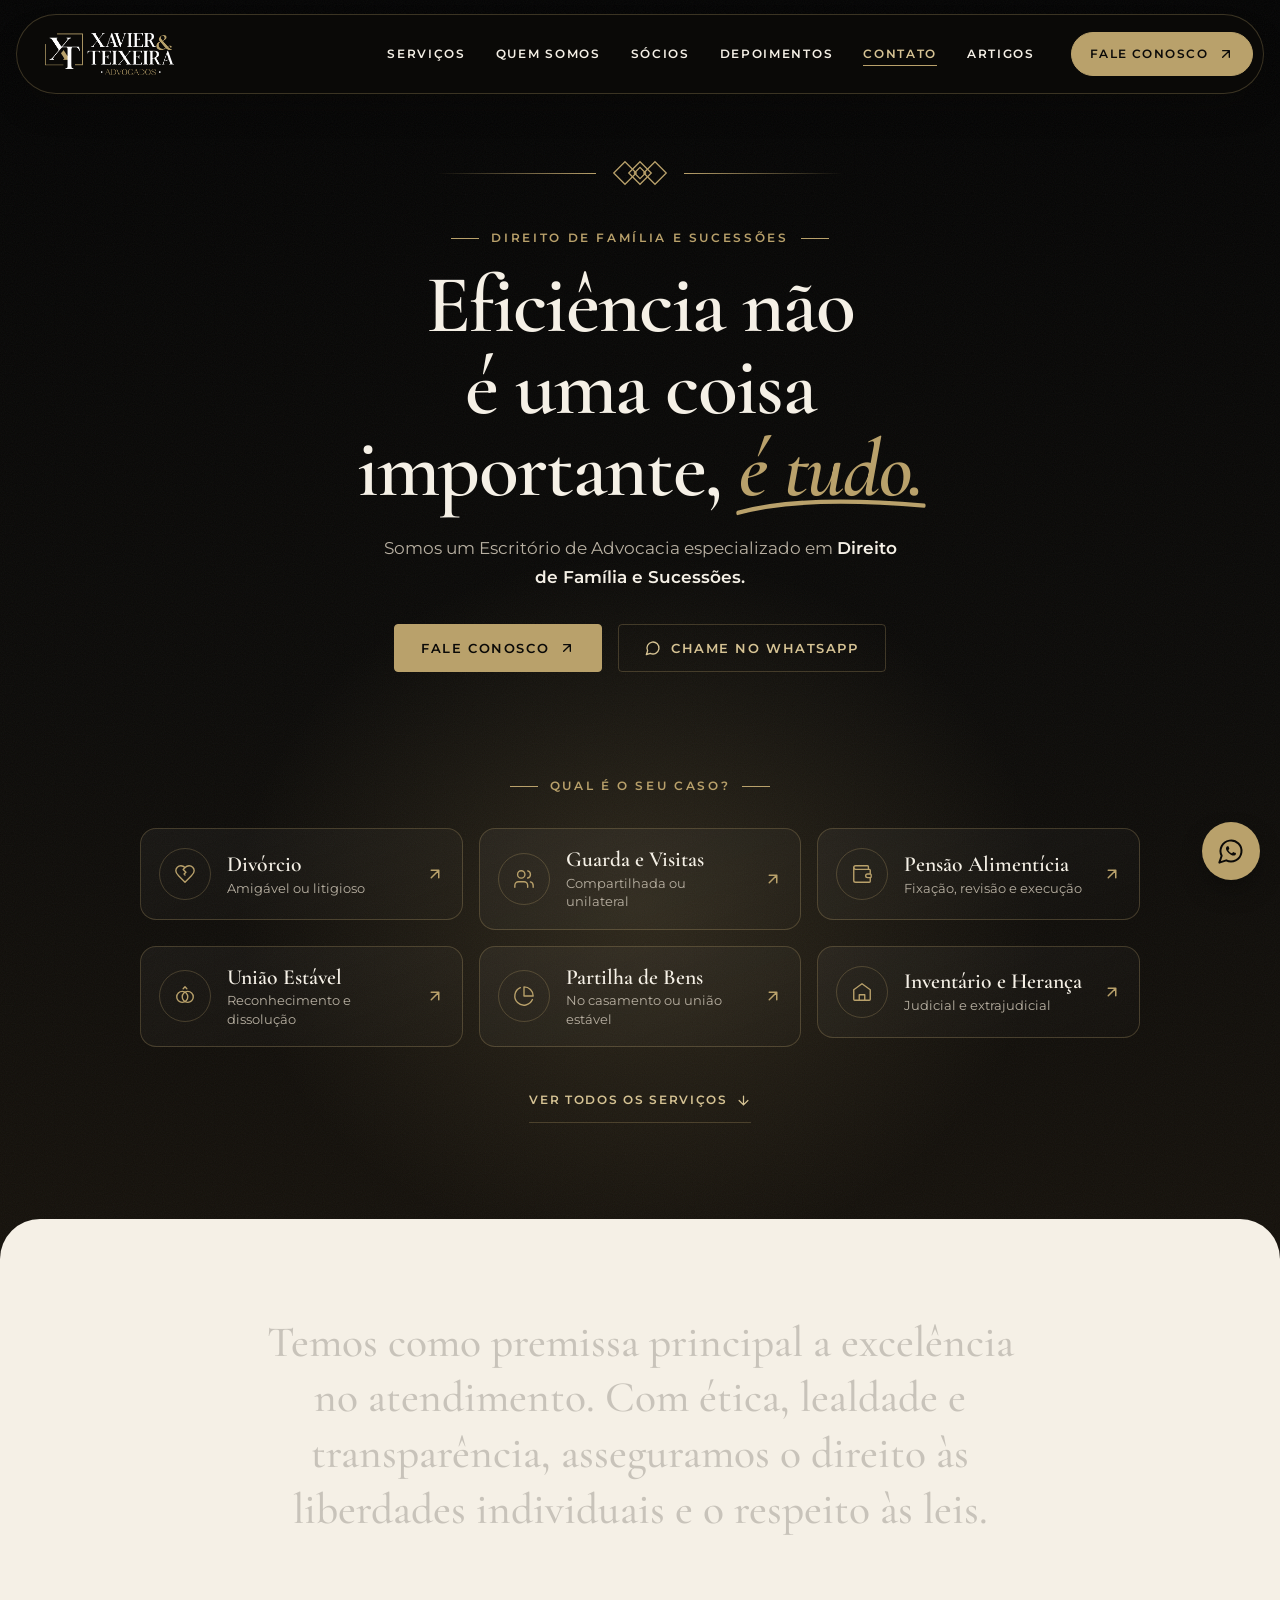
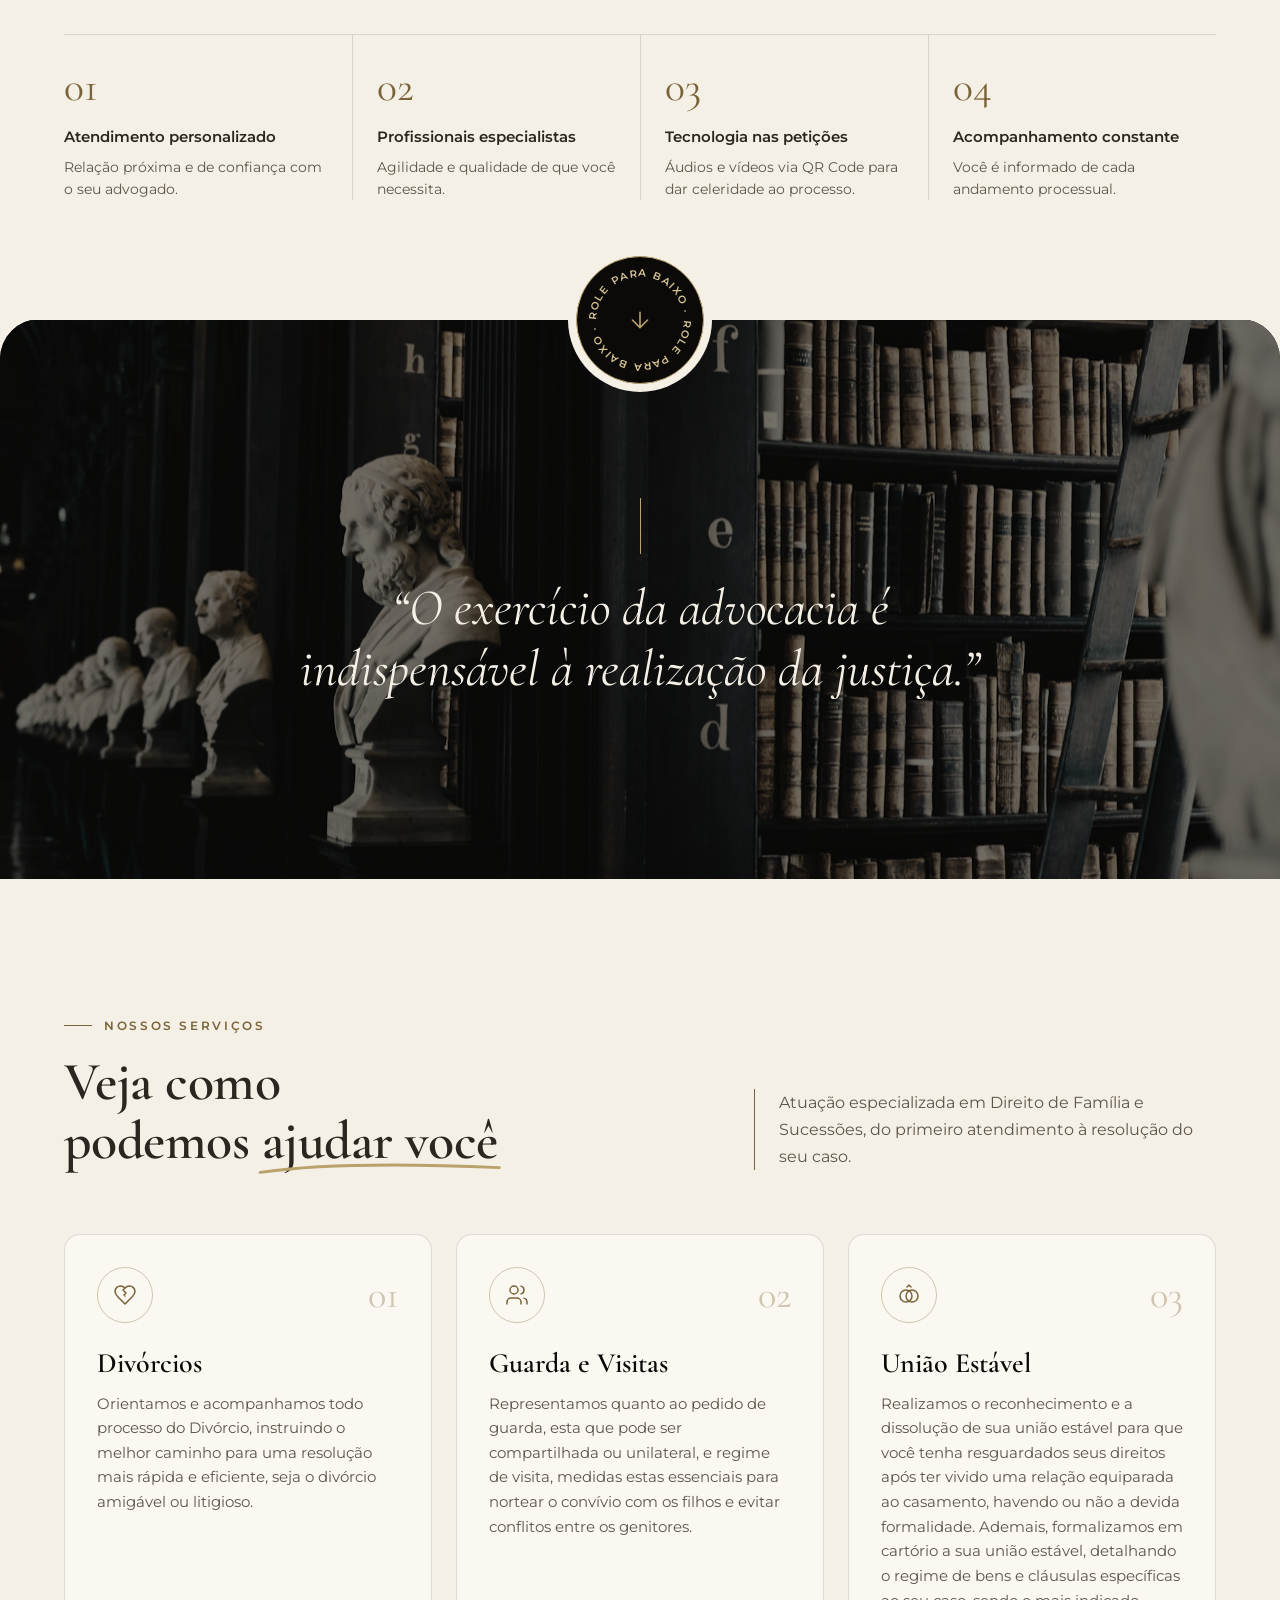
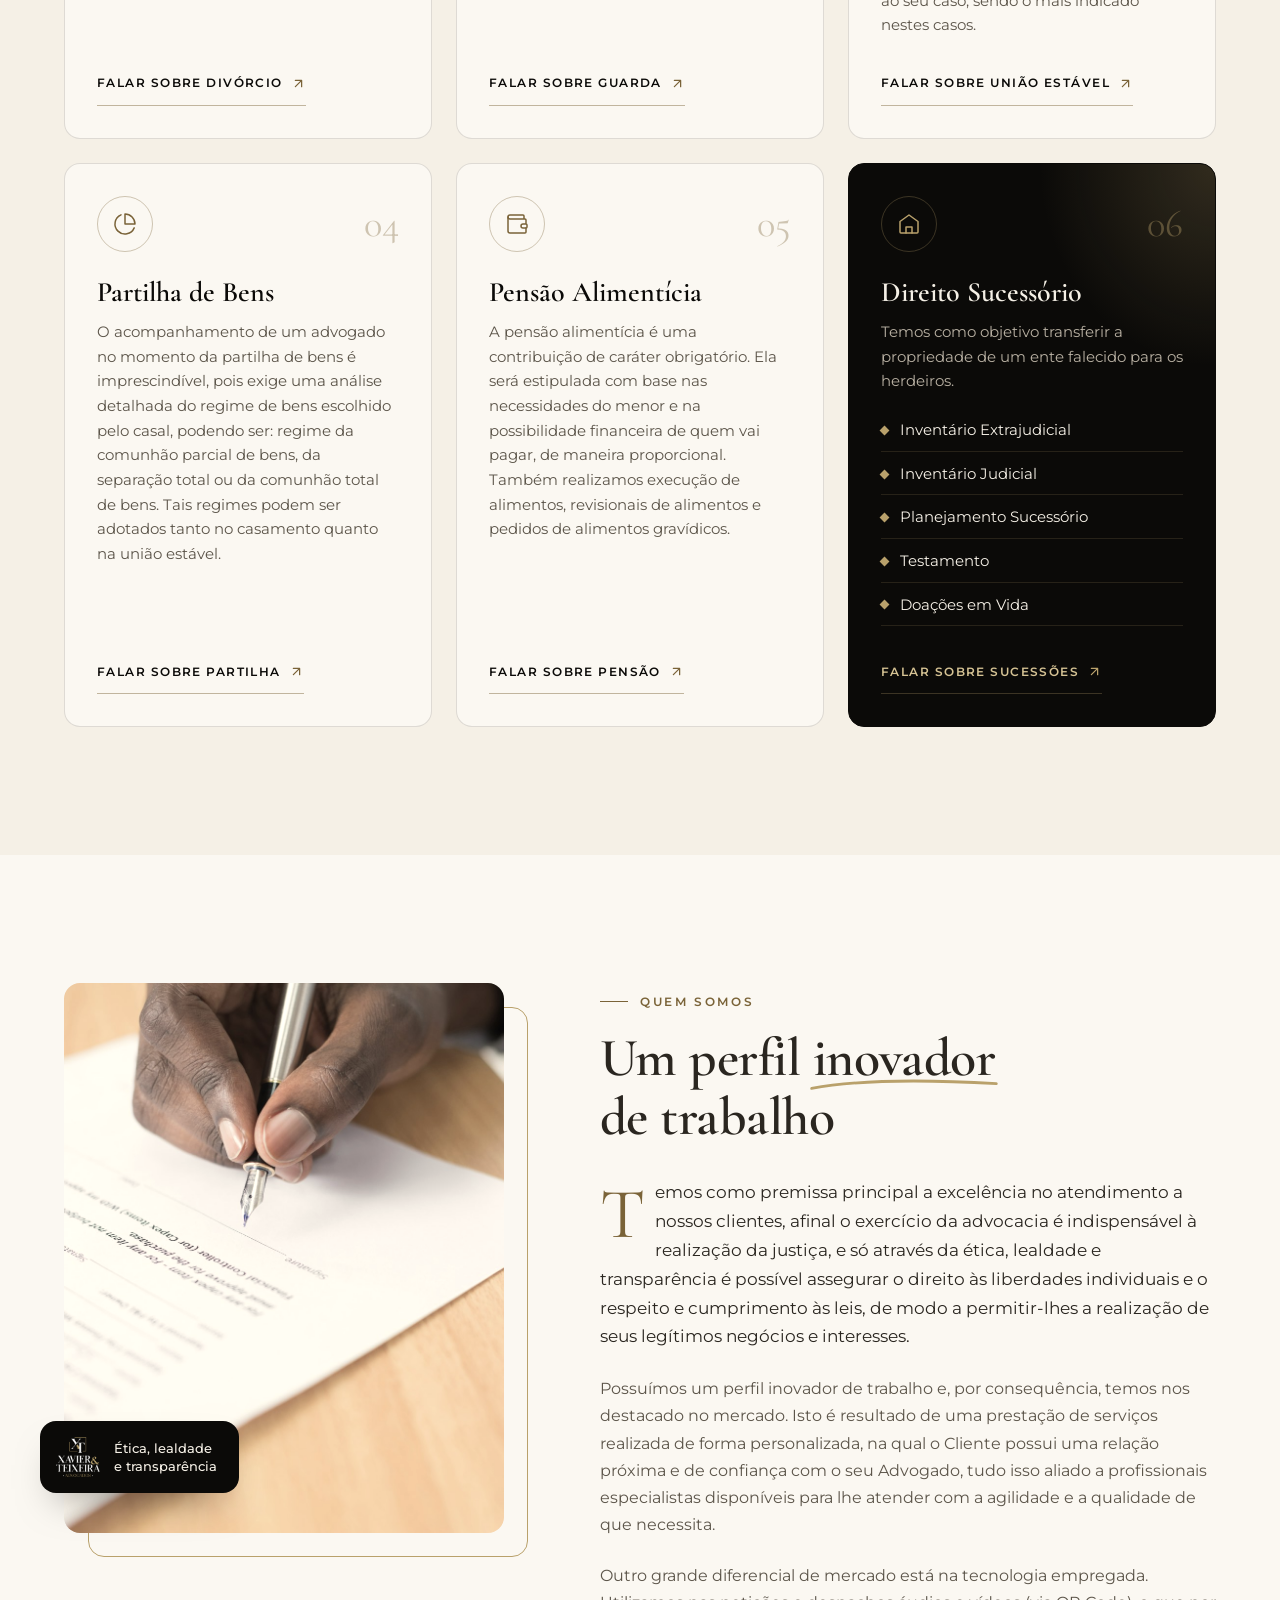
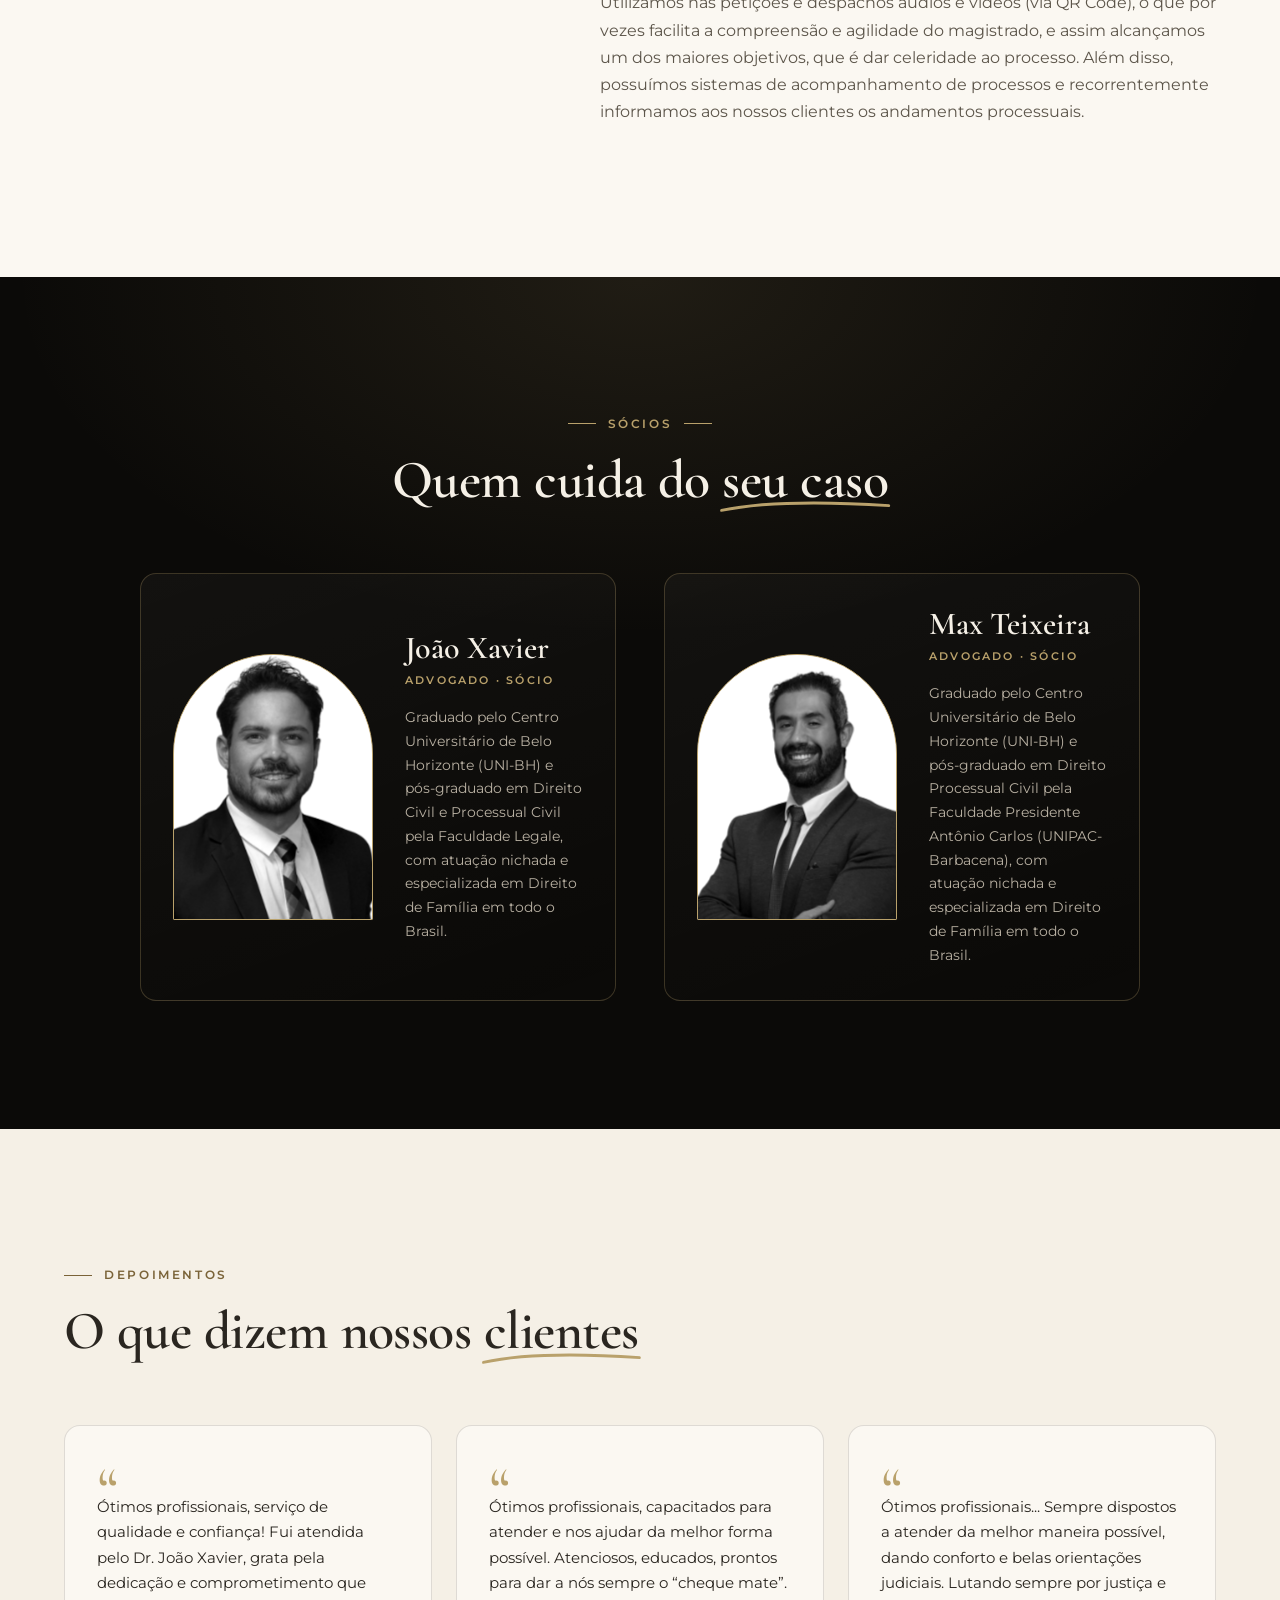
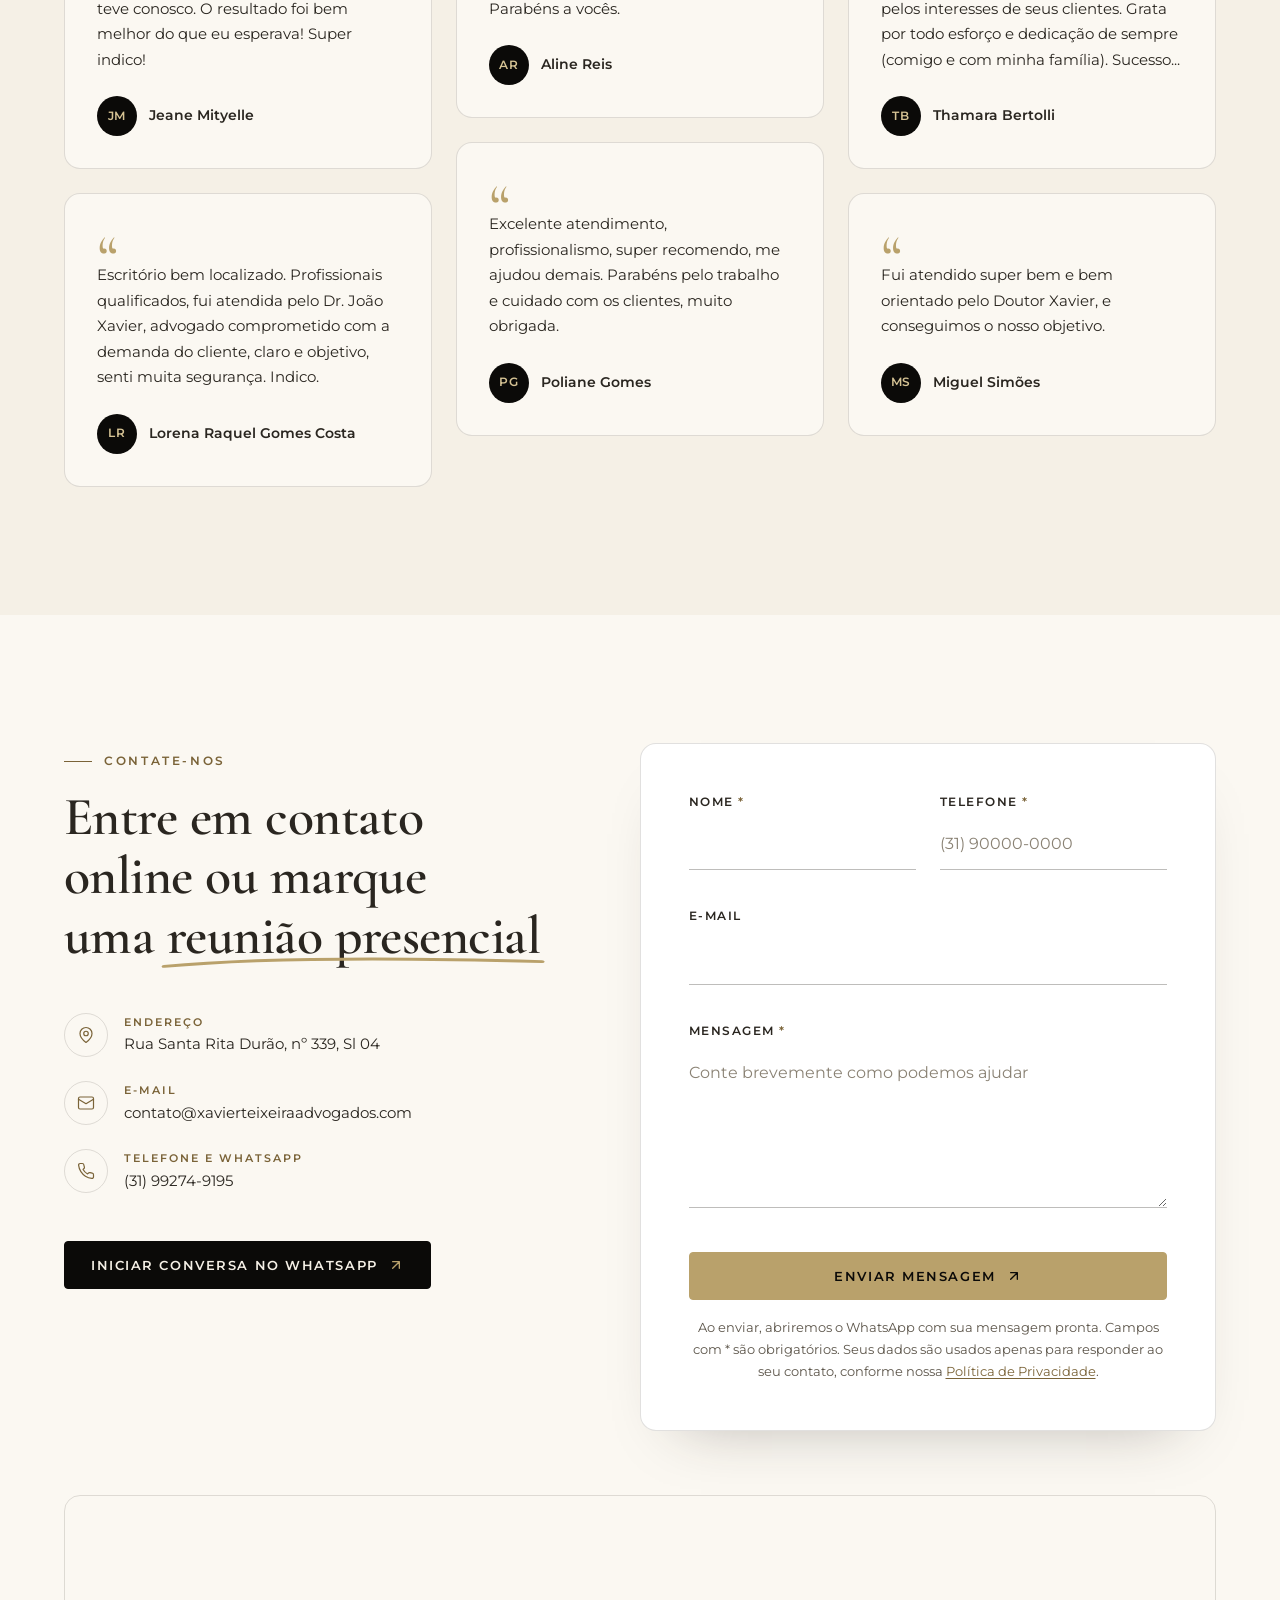
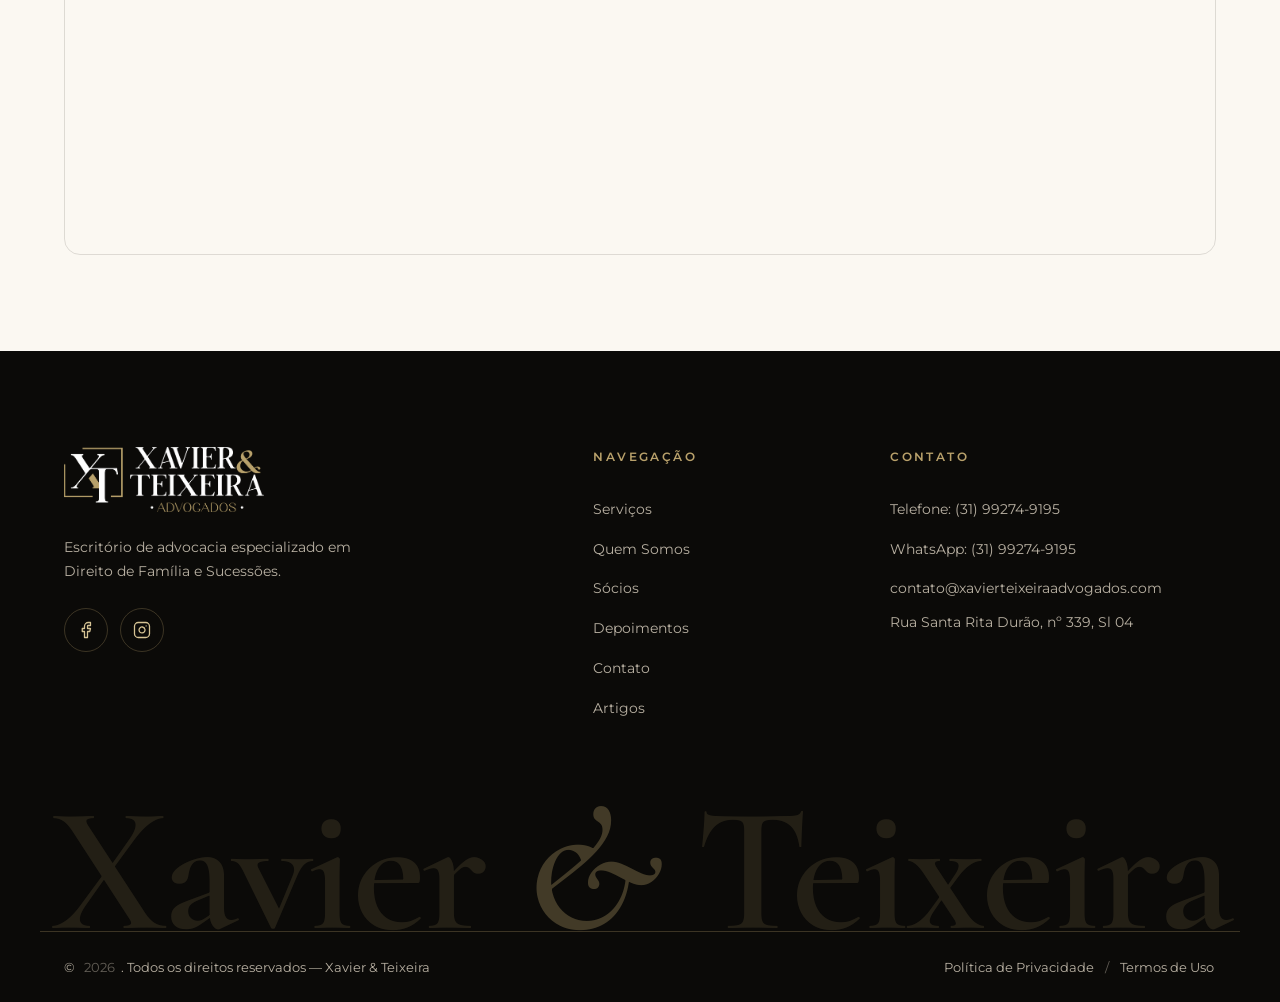
==== commit aa2663c2: "Adiciona SEO, prévia de compartilhamento, ícones e páginas legais - Título e descrição otimizados, c" ====
--- a/index.html
+++ b/index.html
@@ -1,16 +1,85 @@
 <!doctype html>
-<html lang="pt-BR">
+<html lang="pt-BR" class="no-js">
 <head>
   <meta charset="utf-8">
   <meta name="viewport" content="width=device-width, initial-scale=1">
-  <title>Xavier &amp; Teixeira Advogados | Direito de Família e Sucessões</title>
-  <meta name="description" content="Escritório de advocacia especializado em Direito de Família e Sucessões. Atendimento personalizado, ética e transparência em todo o Brasil.">
+  <script>document.documentElement.classList.remove('no-js')</script>
+  <title>Advogados de Família e Sucessões | Xavier &amp; Teixeira Advogados</title>
+  <meta name="description" content="Escritório especializado em Direito de Família e Sucessões: divórcio, guarda, pensão alimentícia, união estável, partilha de bens, inventário e testamento. Atendimento em todo o Brasil.">
+  <!-- PRÉVIA: remover a linha abaixo quando o site for para o domínio oficial (ver PUBLICAR-NO-DOMINIO.md) -->
+  <meta name="robots" content="noindex, nofollow">
+  <link rel="canonical" href="https://xavierteixeiraadvogados.com/">
   <meta name="theme-color" content="#0B0A08">
-  <link rel="icon" href="assets/img/logo-quadrado.png">
+  <meta name="format-detection" content="telephone=no">
+
+  <!-- Ícones -->
+  <link rel="icon" href="assets/img/favicon.ico" sizes="32x32">
+  <link rel="icon" href="assets/img/icon-192.png" type="image/png" sizes="192x192">
+  <link rel="apple-touch-icon" href="assets/img/apple-touch-icon.png">
+  <link rel="manifest" href="site.webmanifest">
+
+  <!-- Prévia ao compartilhar (WhatsApp, Instagram, Facebook, LinkedIn) -->
+  <meta property="og:type" content="website">
+  <meta property="og:locale" content="pt_BR">
+  <meta property="og:site_name" content="Xavier &amp; Teixeira Advogados">
+  <meta property="og:title" content="Xavier &amp; Teixeira Advogados | Direito de Família e Sucessões">
+  <meta property="og:description" content="Divórcio, guarda, pensão, união estável, partilha, inventário e testamento. Atendimento personalizado em todo o Brasil.">
+  <meta property="og:url" content="https://toniizx.github.io/xavier-teixeira-advogados/">
+  <meta property="og:image" content="https://toniizx.github.io/xavier-teixeira-advogados/assets/img/og-image.jpg">
+  <meta property="og:image:width" content="1200">
+  <meta property="og:image:height" content="630">
+  <meta property="og:image:alt" content="Logo Xavier &amp; Teixeira Advogados — Direito de Família e Sucessões">
+  <meta name="twitter:card" content="summary_large_image">
+  <meta name="twitter:title" content="Xavier &amp; Teixeira Advogados | Direito de Família e Sucessões">
+  <meta name="twitter:description" content="Divórcio, guarda, pensão, união estável, partilha, inventário e testamento. Atendimento em todo o Brasil.">
+  <meta name="twitter:image" content="https://toniizx.github.io/xavier-teixeira-advogados/assets/img/og-image.jpg">
+
+  <!-- Dados estruturados para o Google (escritório de advocacia) -->
+  <script type="application/ld+json">
+  {
+    "@context": "https://schema.org",
+    "@type": "LegalService",
+    "@id": "https://xavierteixeiraadvogados.com/#escritorio",
+    "name": "Xavier & Teixeira Advogados",
+    "description": "Escritório de advocacia especializado em Direito de Família e Sucessões.",
+    "url": "https://xavierteixeiraadvogados.com/",
+    "logo": "https://xavierteixeiraadvogados.com/assets/img/icon-512.png",
+    "image": "https://xavierteixeiraadvogados.com/assets/img/og-image.jpg",
+    "telephone": "+55-31-99274-9195",
+    "email": "contato@xavierteixeiraadvogados.com",
+    "address": {
+      "@type": "PostalAddress",
+      "streetAddress": "Rua Santa Rita Durão, 339, Sala 04",
+      "addressLocality": "Belo Horizonte",
+      "addressRegion": "MG",
+      "addressCountry": "BR"
+    },
+    "areaServed": { "@type": "Country", "name": "Brasil" },
+    "knowsAbout": ["Direito de Família", "Direito das Sucessões", "Divórcio", "Guarda de filhos", "Regime de visitas", "Pensão alimentícia", "União estável", "Partilha de bens", "Inventário judicial", "Inventário extrajudicial", "Planejamento sucessório", "Testamento", "Doação em vida"],
+    "sameAs": ["https://www.instagram.com/xavierteixeiraadvogados/", "https://web.facebook.com/XaviereTeixeira"],
+    "employee": [
+      { "@type": "Person", "name": "João Xavier", "jobTitle": "Advogado", "alumniOf": "Centro Universitário de Belo Horizonte (UNI-BH)" },
+      { "@type": "Person", "name": "Max Teixeira", "jobTitle": "Advogado", "alumniOf": "Centro Universitário de Belo Horizonte (UNI-BH)" }
+    ],
+    "hasOfferCatalog": {
+      "@type": "OfferCatalog",
+      "name": "Serviços",
+      "itemListElement": [
+        { "@type": "Offer", "itemOffered": { "@type": "Service", "name": "Divórcio" } },
+        { "@type": "Offer", "itemOffered": { "@type": "Service", "name": "Guarda e Visitas" } },
+        { "@type": "Offer", "itemOffered": { "@type": "Service", "name": "União Estável" } },
+        { "@type": "Offer", "itemOffered": { "@type": "Service", "name": "Partilha de Bens" } },
+        { "@type": "Offer", "itemOffered": { "@type": "Service", "name": "Pensão Alimentícia" } },
+        { "@type": "Offer", "itemOffered": { "@type": "Service", "name": "Direito Sucessório: inventário, testamento e planejamento sucessório" } }
+      ]
+    }
+  }
+  </script>
+
   <link rel="preconnect" href="https://fonts.googleapis.com">
   <link rel="preconnect" href="https://fonts.gstatic.com" crossorigin>
   <link href="https://fonts.googleapis.com/css2?family=Cormorant+Garamond:ital,wght@0,500;0,600;0,700;1,500;1,600&family=Montserrat:wght@400;500;600;700&display=swap" rel="stylesheet">
-  <link rel="stylesheet" href="assets/css/style.css?v=6">
+  <link rel="stylesheet" href="assets/css/style.css?v=7">
 </head>
 <body>
   <a class="skip-link" href="#conteudo">Pular para o conteúdo</a>
@@ -178,7 +247,7 @@
       </a>
     </div>
     <section class="band" aria-label="Citação">
-      <img src="https://images.unsplash.com/photo-1505664194779-8beaceb93744?w=1800&amp;q=70&amp;auto=format&amp;fit=crop" alt="" loading="lazy" width="1800" height="1200">
+      <img src="assets/img/biblioteca.jpg" alt="" loading="lazy" width="1800" height="1200">
       <blockquote class="band__quote reveal">
         <p>“O exercício da advocacia é indispensável à realização da justiça.”</p>
       </blockquote>
@@ -272,7 +341,7 @@
     <section class="about section--paper" id="quem-somos" aria-labelledby="about-title">
       <div class="container about__grid">
         <div class="about__media reveal">
-          <img src="https://images.unsplash.com/photo-1521791055366-0d553872125f?w=900&amp;q=75&amp;auto=format&amp;fit=crop" alt="Cliente assinando documento junto ao advogado" loading="lazy" width="900" height="1100">
+          <img src="assets/img/assinatura.jpg" alt="Cliente assinando documento junto ao advogado" loading="lazy" width="900" height="1100">
           <div class="about__tag">
             <img src="assets/img/logo-quadrado.png" alt="" width="64" height="58">
             <span>Ética, lealdade<br>e transparência</span>
@@ -425,7 +494,7 @@
             Enviar mensagem
             <svg aria-hidden="true" viewBox="0 0 24 24"><path d="M7 17 17 7M7 7h10v10"/></svg>
           </button>
-          <p class="form__note">Ao enviar, abriremos o WhatsApp com sua mensagem pronta. Campos com * são obrigatórios.</p>
+          <p class="form__note">Ao enviar, abriremos o WhatsApp com sua mensagem pronta. Campos com * são obrigatórios. Seus dados são usados apenas para responder ao seu contato, conforme nossa <a href="politica-de-privacidade.html">Política de Privacidade</a>.</p>
         </form>
       </div>
 
@@ -483,9 +552,9 @@
     <div class="container footer__bottom">
       <p>© <span id="year">2026</span>. Todos os direitos reservados — Xavier &amp; Teixeira</p>
       <p>
-        <a href="https://xavierteixeiraadvogados.com/politica-de-privacidade/">Política de Privacidade</a>
+        <a href="politica-de-privacidade.html">Política de Privacidade</a>
         <span aria-hidden="true">/</span>
-        <a href="https://xavierteixeiraadvogados.com/termos-de-uso/">Termos de Uso</a>
+        <a href="termos-de-uso.html">Termos de Uso</a>
       </p>
     </div>
   </footer>
@@ -495,6 +564,6 @@
     <svg aria-hidden="true" viewBox="0 0 24 24"><path d="M7.9 20A9 9 0 1 0 4 16.1L2 22Z"/><path d="M15.5 13.6c-.3-.2-1.2-.6-1.4-.6-.2-.1-.3-.1-.5.1l-.6.8c-.1.1-.2.2-.5 0a5.4 5.4 0 0 1-2.7-2.4c-.2-.3 0-.4.1-.5l.4-.5.2-.4v-.4l-.6-1.5c-.2-.4-.3-.3-.5-.3h-.4a.8.8 0 0 0-.6.3 2.4 2.4 0 0 0-.7 1.8 4.3 4.3 0 0 0 .9 2.2 9.5 9.5 0 0 0 3.6 3.2c1.3.6 1.9.6 2.5.5a2.2 2.2 0 0 0 1.4-1 1.8 1.8 0 0 0 .1-1c0-.1-.2-.2-.5-.3Z" class="wa-fill"/></svg>
   </a>
 
-  <script src="assets/js/main.js?v=4" defer></script>
+  <script src="assets/js/main.js?v=7" defer></script>
 </body>
 </html>
--- a/assets/css/style.css
+++ b/assets/css/style.css
@@ -506,6 +506,7 @@
 .field.has-error input, .field.has-error textarea { border-bottom-color: #B42318; }
 .field__error { min-height: 20px; font-size: 13px; color: #B42318; padding-top: 4px; }
 .form__note { margin-top: var(--s-2); font-size: 13px; color: var(--text-muted); text-align: center; }
+.form__note a { color: var(--gold-deep); text-decoration: underline; text-underline-offset: 2px; }
 
 .map { border-radius: var(--radius-lg); overflow: hidden; border: 1px solid var(--line); height: 360px; }
 .map iframe { width: 100%; height: 100%; border: 0; filter: grayscale(1) sepia(.25) contrast(1.05); }
@@ -640,3 +641,38 @@
   .hand-underline svg { stroke-dashoffset: 0; }
   .manifesto__text .w { color: var(--text); }
 }
+
+/* ============ Páginas simples (Privacidade, Termos, 404) ============ */
+.simple-top { background: var(--ink); border-bottom: 1px solid var(--line-inv); }
+.simple-top .container { display: flex; align-items: center; justify-content: space-between; gap: var(--s-2); min-height: 84px; }
+.simple-top img { height: 44px; width: auto; }
+.simple-top a.back { display: inline-flex; align-items: center; gap: 8px; min-height: 44px; font-size: 12px; font-weight: 600; letter-spacing: .14em; text-transform: uppercase; color: var(--gold-light); }
+.simple-top a.back:hover { color: var(--cream); }
+.simple-top a.back svg { width: 16px; height: 16px; fill: none; stroke: currentColor; stroke-width: 2; stroke-linecap: round; stroke-linejoin: round; }
+
+.legal { background: var(--paper); padding: var(--s-7) 0 var(--s-8); }
+.legal .container { max-width: 820px; }
+.legal h1 { font-family: var(--font-display); font-size: clamp(2.2rem, 5vw, 3.4rem); line-height: 1.1; color: var(--ink); margin-bottom: var(--s-2); }
+.legal .legal__meta { font-size: 14px; color: var(--text-muted); margin-bottom: var(--s-5); padding-bottom: var(--s-3); border-bottom: 1px solid var(--line); }
+.legal h2 { font-family: var(--font-display); font-size: 1.7rem; color: var(--ink); margin: var(--s-5) 0 var(--s-2); }
+.legal p, .legal li { color: var(--text); margin-bottom: var(--s-2); max-width: 70ch; }
+.legal ul { list-style: none; padding: 0; margin-bottom: var(--s-3); }
+.legal li { position: relative; padding-left: 22px; }
+.legal li::before { content: ""; position: absolute; left: 2px; top: .7em; width: 7px; height: 7px; background: var(--gold-deep); transform: rotate(45deg); }
+.legal a { color: var(--gold-deep); text-decoration: underline; text-underline-offset: 2px; }
+
+.simple-bottom { background: var(--ink); color: var(--text-inv-mut); font-size: 13px; padding: var(--s-3) 0; }
+.simple-bottom .container { display: flex; justify-content: space-between; flex-wrap: wrap; gap: var(--s-2); }
+.simple-bottom a { padding: 6px 2px; }
+.simple-bottom a:hover { color: var(--gold-light); }
+
+.notfound {
+  min-height: 100dvh; display: grid; place-items: center; text-align: center; padding: var(--s-6) 16px;
+  background: radial-gradient(ellipse 50% 40% at 50% 45%, rgba(185,161,107,.16), transparent 70%), var(--ink);
+  color: var(--text-inv);
+}
+.notfound img { width: 180px; margin: 0 auto var(--s-5); }
+.notfound__code { font-family: var(--font-display); font-size: clamp(6rem, 22vw, 11rem); line-height: .9; color: transparent; -webkit-text-stroke: 1px rgba(185,161,107,.6); }
+.notfound h1 { font-family: var(--font-display); font-size: clamp(1.8rem, 4vw, 2.6rem); color: var(--cream); margin: var(--s-2) 0 var(--s-2); }
+.notfound p { color: var(--text-inv-mut); max-width: 42ch; margin: 0 auto var(--s-4); }
+.notfound .actions { display: flex; flex-wrap: wrap; gap: var(--s-2); justify-content: center; }
